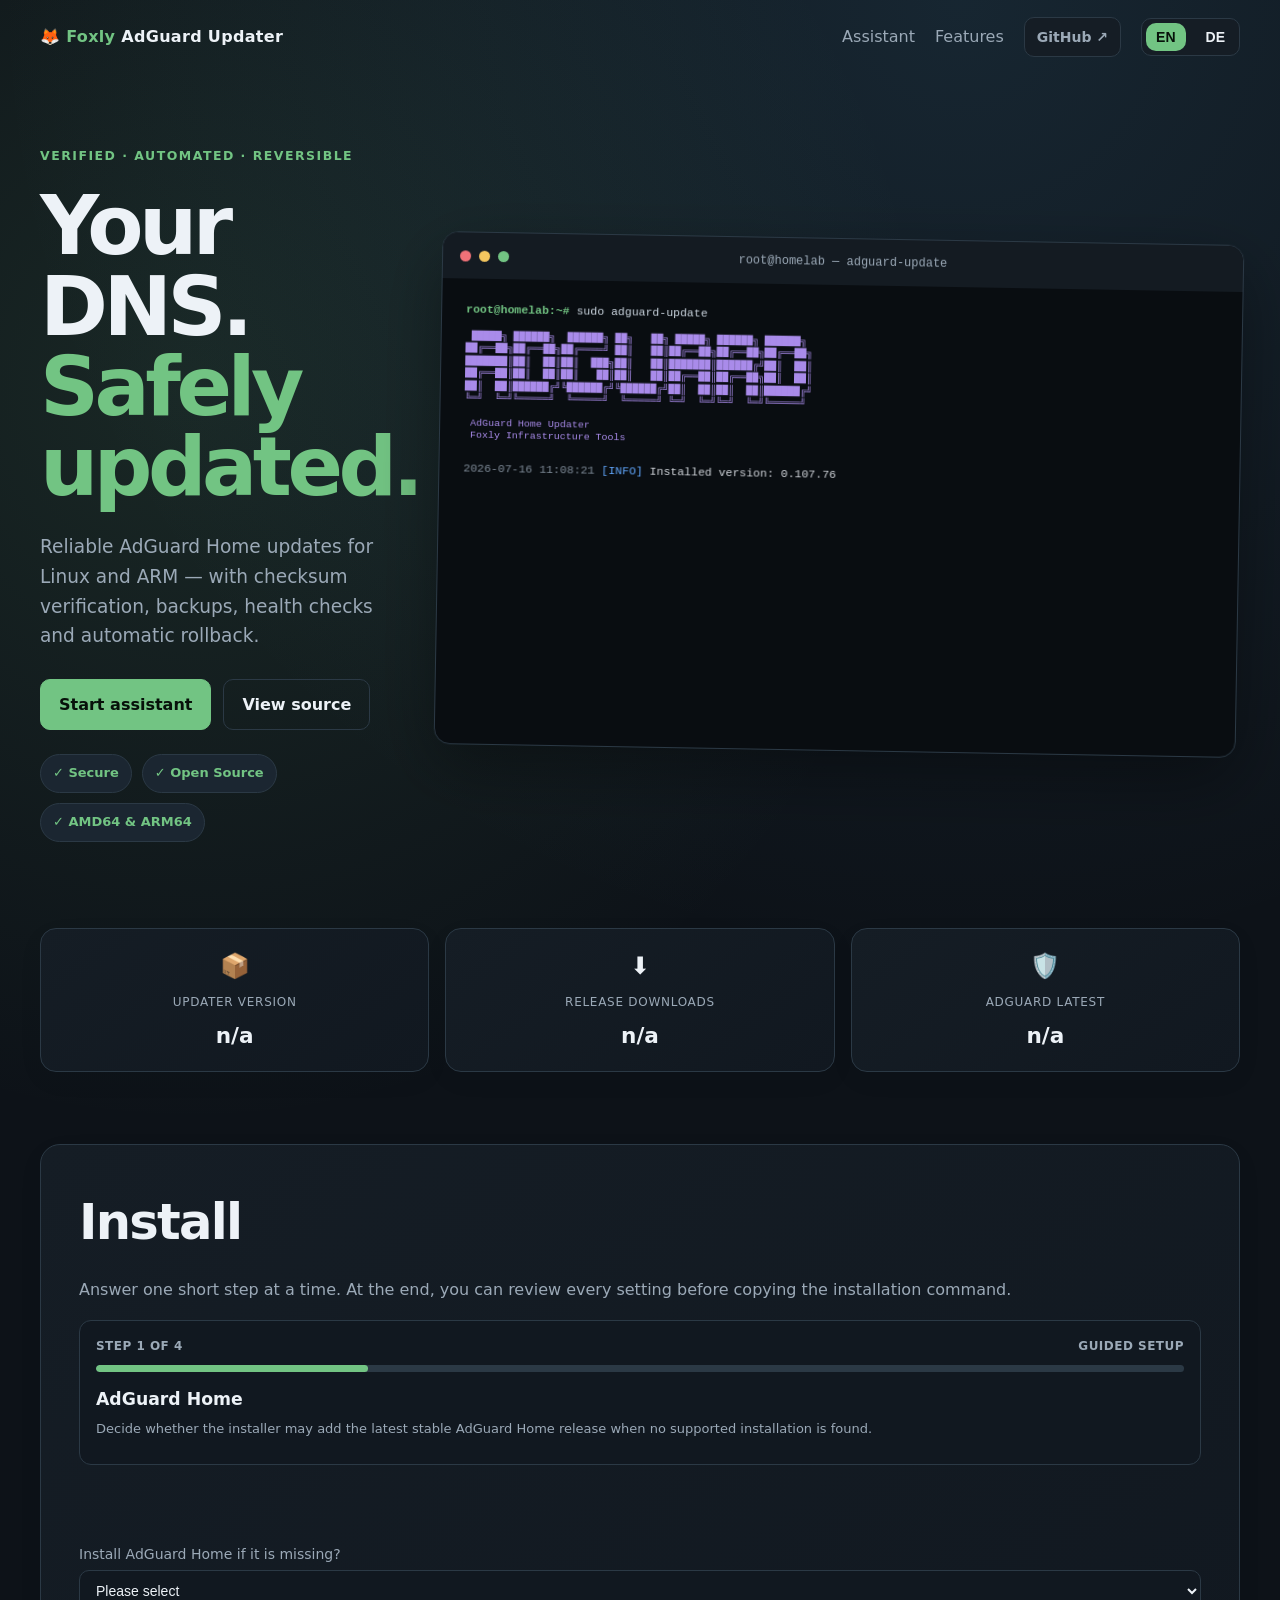
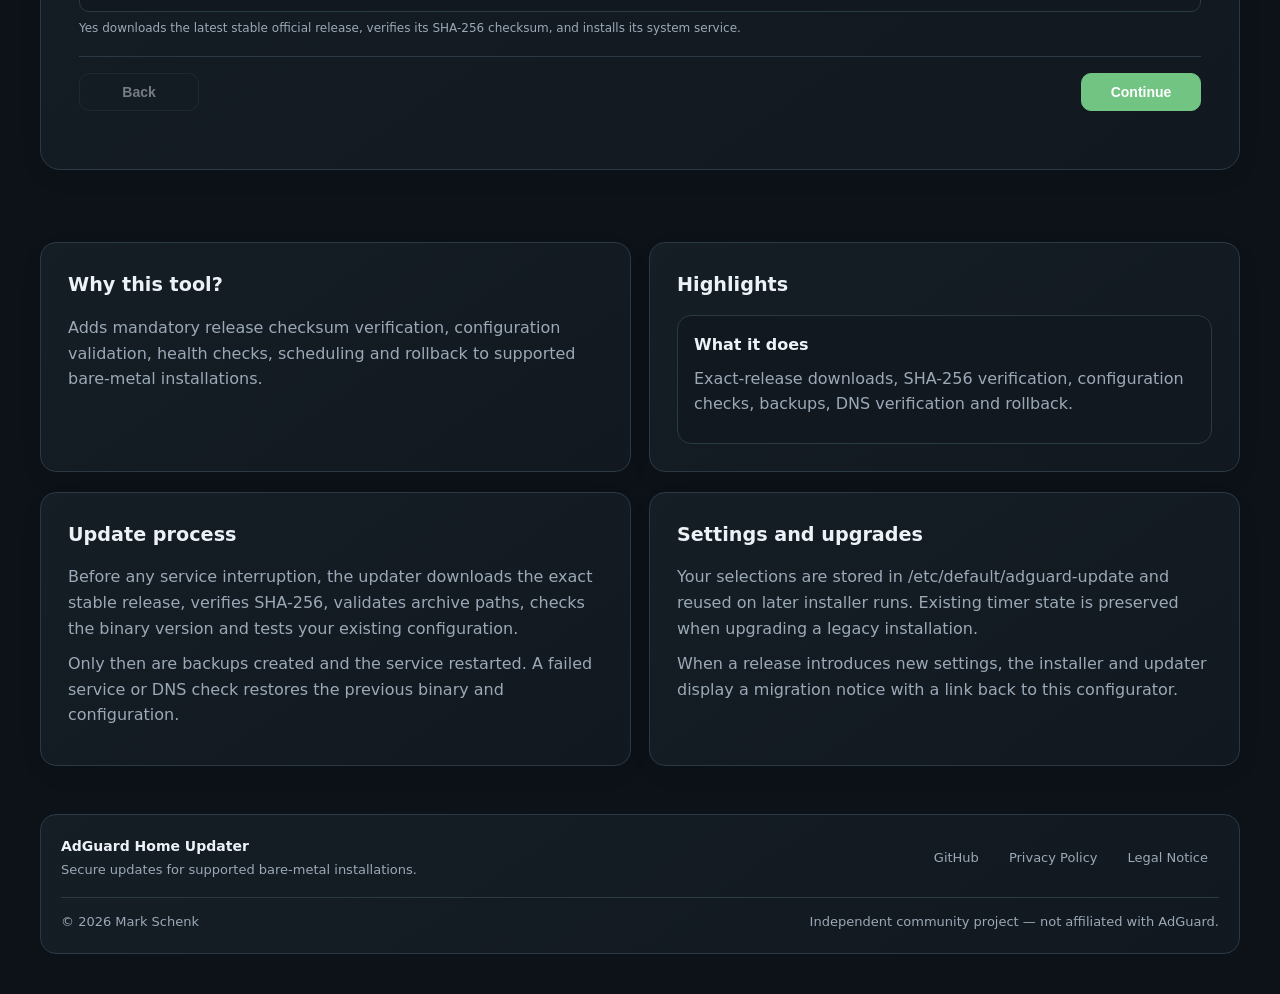
==== docs/index.html @ bcb0d3f0 "Match CLI output with website preview" ====
<!DOCTYPE html>
<html lang="en">
<head>
    <meta charset="UTF-8">
    <meta name="viewport" content="width=device-width, initial-scale=1.0">
    <title>AdGuard Home Updater</title>

    <meta name="description" content="Safe and automated AdGuard Home updates for bare-metal installations on Linux and ARM systems.">
    <meta property="og:title" content="AdGuard Home Updater">
    <meta property="og:description" content="Safe and automated AdGuard Home updates for bare-metal installations.">
    <meta property="og:type" content="website">
    <meta property="og:image" content="https://install.foxly.de/assets/banner.webp">

    <style>
        :root {
            --accent: #67b279;
            --accent-strong: #4d9b61;

            /* light */
            --bg: #f4f8f5;
            --bg-soft: #eef5ef;
            --card: #ffffff;
            --card-soft: #f8fbf8;
            --border: #dce7dd;
            --text: #1f2937;
            --muted: #6b7280;
            --terminal-bg: #101418;
            --terminal-text: #d1d5db;
            --terminal-info: #60a5fa;
            --terminal-ok: #4ade80;
            --terminal-warn: #facc15;
            --terminal-error: #f87171;
        }

        body.dark {
            --accent: #6bcf7b;
            --accent-strong: #58b568;

            /* dark */
            --bg: #10161c;
            --bg-soft: #151d25;
            --card: #18212b;
            --card-soft: #1d2732;
            --border: #2c3946;
            --text: #e5e7eb;
            --muted: #9ca3af;
            --terminal-bg: #0a0d11;
            --terminal-text: #d1d5db;
            --terminal-info: #60a5fa;
            --terminal-ok: #4ade80;
            --terminal-warn: #facc15;
            --terminal-error: #f87171;
        }

        * {
            box-sizing: border-box;
        }

        html, body {
            margin: 0;
            padding: 0;
            font-family: -apple-system, BlinkMacSystemFont, "Segoe UI", Roboto, Helvetica, Arial, sans-serif;
            background: var(--bg);
            color: var(--text);
        }

        .container {
            max-width: 980px;
            margin: 0 auto;
            padding: 28px 20px 40px;
        }

        .topbar {
            display: flex;
            justify-content: space-between;
            align-items: center;
            gap: 12px;
            margin-bottom: 18px;
        }

        .toolbar-group {
            display: flex;
            gap: 8px;
            flex-wrap: wrap;
        }

        .toolbar-btn {
            appearance: none;
            border: 1px solid var(--border);
            background: var(--card);
            color: var(--text);
            padding: 8px 12px;
            border-radius: 10px;
            cursor: pointer;
            font-size: 14px;
            transition: 0.2s ease;
        }

        .toolbar-btn:hover {
            border-color: var(--accent);
            transform: translateY(-1px);
        }

        .toolbar-btn.active {
            background: var(--accent);
            border-color: var(--accent);
            color: #fff;
        }

        .github-link {
            display: inline-flex;
            align-items: center;
            gap: 8px;
            padding: 8px 12px;
            border: 1px solid var(--border);
            border-radius: 10px;
            background: var(--card);
            color: var(--text);
            font-size: 14px;
            font-weight: 600;
            text-decoration: none;
            transition: 0.2s ease;
        }

        .github-link:hover {
            border-color: var(--accent);
            color: var(--accent);
            transform: translateY(-1px);
        }

        .github-link svg {
            width: 18px;
            height: 18px;
            fill: currentColor;
        }

        .header {
            text-align: center;
            margin-bottom: 20px;
        }

        .header img {
            width: 100%;
            height: auto;
            display: block;
            margin-bottom: 20px;
            border: 1px solid var(--border);
            border-radius: 16px;
            box-shadow: 0 12px 36px rgba(0, 0, 0, 0.24);
        }

        .header h1 {
            margin: 0 0 8px;
            font-size: 2rem;
            line-height: 1.15;
        }

        .header p {
            margin: 0;
            color: var(--muted);
            font-size: 1rem;
        }

        .badges {
            display: flex;
            justify-content: center;
            flex-wrap: wrap;
            gap: 10px;
            margin: 22px 0 24px;
        }

        .badge {
            display: inline-flex;
            align-items: center;
            gap: 8px;
            padding: 8px 12px;
            border-radius: 999px;
            background: var(--bg-soft);
            border: 1px solid var(--border);
            color: var(--accent-strong);
            font-size: 13px;
            font-weight: 600;
        }

        .stats {
            display: grid;
            grid-template-columns: repeat(auto-fit, minmax(190px, 1fr));
            gap: 16px;
            margin-bottom: 20px;
        }

        .stat-card,
        .card {
            background: var(--card);
            border: 1px solid var(--border);
            border-radius: 16px;
            box-shadow: 0 8px 28px rgba(0, 0, 0, 0.04);
            transition: transform 0.18s ease, box-shadow 0.18s ease, border-color 0.18s ease;
        }

        .stat-card:hover,
        .card:hover {
            transform: translateY(-2px);
            box-shadow: 0 12px 32px rgba(0, 0, 0, 0.08);
            border-color: rgba(103, 178, 121, 0.45);
        }

        .stat-card {
            padding: 18px 16px;
            text-align: center;
        }

        .stat-icon {
            font-size: 1.5rem;
            margin-bottom: 8px;
        }

        .stat-title {
            font-size: 12px;
            color: var(--muted);
            text-transform: uppercase;
            letter-spacing: 0.06em;
            margin-bottom: 6px;
        }

        .stat-value {
            font-size: 1.35rem;
            font-weight: 700;
            word-break: break-word;
        }

        .card {
            padding: 22px;
            margin-bottom: 20px;
        }

        .card h2 {
            margin: 0 0 14px;
            font-size: 1.2rem;
        }

        .card p {
            margin: 0 0 10px;
            color: var(--muted);
        }

        .cta {
            background: linear-gradient(180deg, var(--card) 0%, var(--bg-soft) 100%);
            border: 2px solid rgba(103, 178, 121, 0.35);
        }

        .cta:hover {
            box-shadow:
                0 0 0 1px rgba(103, 178, 121, 0.2),
                0 0 24px rgba(103, 178, 121, 0.18);
        }

        .install-options {
            margin-bottom: 12px;
        }

        .wizard-header {
            margin: 18px 0;
            padding: 16px;
            border: 1px solid var(--border);
            border-radius: 12px;
            background: var(--card-soft);
        }

        .wizard-meta {
            display: flex;
            justify-content: space-between;
            gap: 12px;
            margin-bottom: 9px;
            color: var(--muted);
            font-size: 12px;
            font-weight: 700;
            letter-spacing: 0.04em;
            text-transform: uppercase;
        }

        .wizard-progress {
            height: 7px;
            margin-bottom: 14px;
            overflow: hidden;
            border-radius: 999px;
            background: var(--border);
        }

        .wizard-progress-bar {
            width: 20%;
            height: 100%;
            border-radius: inherit;
            background: linear-gradient(90deg, var(--accent-strong), var(--accent));
            transition: width 0.25s ease;
        }

        .wizard-title {
            margin: 0 0 5px;
            font-size: 1.08rem;
        }

        .wizard-description {
            margin: 0;
            color: var(--muted);
            font-size: 13px;
            line-height: 1.5;
        }

        .wizard-validation {
            min-height: 20px;
            margin: -6px 0 8px;
            color: #fca5a5;
            font-size: 12px;
        }

        .preset-tools {
            margin: 0 0 16px;
            padding: 12px;
            border: 1px dashed var(--border);
            border-radius: 10px;
            background: var(--card-soft);
        }

        .preset-tools[hidden] {
            display: none;
        }

        .preset-label {
            display: block;
            margin-bottom: 9px;
            color: var(--muted);
            font-size: 12px;
        }

        .config-grid {
            display: grid;
            grid-template-columns: repeat(auto-fit, minmax(210px, 1fr));
            gap: 14px;
            margin-bottom: 18px;
        }

        .config-field {
            display: none;
            grid-template-rows: minmax(3.6em, auto) 42px auto;
            align-content: start;
            gap: 7px;
        }

        .config-field.wizard-visible {
            display: grid;
        }

        .wizard-nav {
            display: flex;
            justify-content: space-between;
            align-items: center;
            gap: 12px;
            margin: 4px 0 20px;
            padding-top: 16px;
            border-top: 1px solid var(--border);
        }

        .advanced-toggle {
            display: block;
            margin: -4px 0 16px;
            padding: 8px 0;
            border: 0;
            background: transparent;
            color: var(--accent);
            cursor: pointer;
            font-size: 13px;
            font-weight: 700;
            text-align: left;
        }

        .advanced-toggle:hover {
            text-decoration: underline;
        }

        .advanced-toggle[hidden] {
            display: none;
        }

        .wizard-btn {
            appearance: none;
            min-width: 120px;
            padding: 10px 16px;
            border: 1px solid var(--border);
            border-radius: 10px;
            background: var(--card);
            color: var(--text);
            cursor: pointer;
            font-size: 14px;
            font-weight: 700;
        }

        .wizard-btn.primary {
            margin-left: auto;
            border-color: var(--accent);
            background: var(--accent);
            color: #fff;
        }

        .wizard-btn:hover:not(:disabled) {
            border-color: var(--accent);
            transform: translateY(-1px);
        }

        .wizard-btn:disabled {
            cursor: not-allowed;
            opacity: 0.45;
        }

        .wizard-review[hidden],
        .config-grid[hidden] {
            display: none;
        }

        .install-options label {
            display: flex;
            align-items: flex-end;
            font-size: 14px;
            line-height: 1.3;
            margin: 0;
            color: var(--muted);
        }

        .install-options select,
        .install-options input {
            width: 100%;
            min-height: 42px;
            padding: 10px 12px;
            border-radius: 10px;
            border: 1px solid var(--border);
            background: var(--card-soft);
            color: var(--text);
            font-size: 14px;
            outline: none;
        }

        .field-help {
            font-size: 12px;
            color: var(--muted);
        }

        .config-review {
            margin: 4px 0 20px;
            padding: 18px;
            border: 2px solid rgba(103, 178, 121, 0.45);
            border-radius: 14px;
            background: linear-gradient(145deg, var(--card) 0%, var(--bg-soft) 100%);
        }

        .review-header {
            display: flex;
            align-items: flex-start;
            justify-content: space-between;
            gap: 14px;
            margin-bottom: 6px;
        }

        .review-header h3,
        .command-heading {
            margin: 0;
            font-size: 1.05rem;
        }

        .review-kicker {
            display: block;
            margin-bottom: 4px;
            color: var(--accent-strong);
            font-size: 11px;
            font-weight: 700;
            letter-spacing: 0.08em;
            text-transform: uppercase;
        }

        .review-state {
            flex: 0 0 auto;
            padding: 6px 9px;
            border: 1px solid rgba(103, 178, 121, 0.5);
            border-radius: 999px;
            background: rgba(103, 178, 121, 0.12);
            color: var(--accent-strong);
            font-size: 12px;
            font-weight: 700;
        }

        .review-state.warning {
            border-color: rgba(217, 119, 6, 0.45);
            background: rgba(245, 158, 11, 0.12);
            color: #b45309;
        }

        body.dark .review-state.warning {
            color: #fbbf24;
        }

        .review-intro,
        .command-intro {
            margin: 0 0 14px;
            color: var(--muted);
            font-size: 13px;
            line-height: 1.5;
        }

        .config-summary {
            display: grid;
            grid-template-columns: repeat(2, minmax(0, 1fr));
            gap: 10px;
        }

        .review-item {
            padding: 12px;
            border: 1px solid var(--border);
            border-radius: 10px;
            background: var(--card);
        }

        .review-item-title {
            display: block;
            margin-bottom: 4px;
            color: var(--muted);
            font-size: 11px;
            font-weight: 700;
            letter-spacing: 0.05em;
            text-transform: uppercase;
        }

        .review-item-value {
            display: block;
            margin-bottom: 5px;
            color: var(--text);
            font-size: 14px;
            font-weight: 700;
        }

        .review-item-detail {
            color: var(--muted);
            font-size: 12px;
            line-height: 1.45;
        }

        .config-notices {
            display: grid;
            gap: 8px;
            margin-top: 12px;
        }

        .config-notice {
            padding: 10px 12px;
            border-left: 4px solid var(--accent);
            border-radius: 8px;
            background: rgba(103, 178, 121, 0.1);
            color: var(--text);
            font-size: 12px;
            line-height: 1.45;
        }

        .config-notice.warning {
            border-left-color: #d97706;
            background: rgba(245, 158, 11, 0.12);
        }

        .config-notice.error {
            border-left-color: #dc2626;
            background: rgba(239, 68, 68, 0.12);
        }

        .command-heading {
            margin-bottom: 5px;
        }

        .command-steps {
            margin: 0 0 14px;
            padding-left: 22px;
            color: var(--muted);
            font-size: 13px;
            line-height: 1.55;
        }

        .command-steps li + li {
            margin-top: 4px;
        }

        .command-scope {
            margin: 0 0 12px;
            padding: 10px 12px;
            border-radius: 8px;
            background: var(--card-soft);
            border: 1px solid var(--border);
            color: var(--text);
            font-size: 12px;
            line-height: 1.45;
        }

        .install-box {
            position: relative;
            display: flex;
            align-items: stretch;
            gap: 10px;
            background: #0f172a;
            color: #22c55e;
            border-radius: 12px;
            padding: 14px;
            overflow: hidden;
            flex-wrap: wrap;
            box-shadow:
                0 0 0 1px rgba(103, 178, 121, 0.25),
                0 0 20px rgba(103, 178, 121, 0.12);
        }

        .install-box code {
            flex: 1 1 420px;
            min-width: 0;
            font-family: ui-monospace, SFMono-Regular, Menlo, Consolas, monospace;
            font-size: 14px;
            line-height: 1.5;
            white-space: pre-wrap;
            word-break: break-word;
        }

        .copy-btn {
            align-self: flex-start;
            appearance: none;
            border: none;
            background: var(--accent);
            color: #fff;
            padding: 8px 12px;
            border-radius: 10px;
            cursor: pointer;
            font-size: 13px;
            font-weight: 600;
            transition: 0.2s ease;
        }

        .copy-btn:hover {
            background: var(--accent-strong);
        }

        .copy-btn:disabled {
            cursor: not-allowed;
            opacity: 0.5;
        }

        .copy-feedback {
            min-height: 18px;
            margin-top: 10px;
            font-size: 13px;
            color: var(--accent-strong);
        }

        .install-hint {
            margin-top: 10px;
            font-size: 13px;
            color: var(--muted);
        }

        .install-trust {
            margin-top: 10px;
            font-size: 13px;
            color: var(--muted);
        }

        .grid-2 {
            display: grid;
            grid-template-columns: repeat(auto-fit, minmax(260px, 1fr));
            gap: 16px;
        }

        .mini-card {
            background: var(--card-soft);
            border: 1px solid var(--border);
            border-radius: 14px;
            padding: 16px;
        }

        .mini-card strong {
            display: block;
            margin-bottom: 8px;
        }

        .terminal {
            background: var(--terminal-bg);
            color: var(--terminal-text);
            border-radius: 12px;
            padding: 16px;
            height: 280px;              /* FIXED HEIGHT */
            font-family: ui-monospace, SFMono-Regular, Menlo, Consolas, monospace;
            font-size: 13px;
            line-height: 1.45;
            white-space: pre-wrap;
            overflow: hidden;           /* verhindert Wachstum */
            border: 1px solid rgba(255,255,255,0.04);
        }

        .log-info { color: var(--terminal-info); }
        .log-ok { color: var(--terminal-ok); }
        .log-warn { color: var(--terminal-warn); }
        .log-error { color: var(--terminal-error); }
        .log-time { color: #7f8b98; }
        .curl-progress { color: #cbd5df; }
        .banner { color: #9ca3af; }

        .footer {
            margin-top: 28px;
            padding: 20px;
            border: 1px solid var(--border);
            border-radius: 16px;
            background: var(--card);
            color: var(--muted);
            font-size: 13px;
        }

        .footer-main,
        .footer-bottom {
            display: flex;
            justify-content: space-between;
            align-items: center;
            gap: 16px;
        }

        .footer-brand strong {
            display: block;
            margin-bottom: 3px;
            color: var(--text);
            font-size: 14px;
        }

        .footer-links {
            display: flex;
            align-items: center;
            gap: 8px;
            flex-wrap: wrap;
        }

        .footer-links a {
            padding: 7px 10px;
            border: 1px solid transparent;
            border-radius: 8px;
            color: var(--muted);
            text-decoration: none;
        }

        .footer-links a:hover {
            border-color: var(--border);
            background: var(--card-soft);
            color: var(--accent);
        }

        .footer-bottom {
            margin-top: 16px;
            padding-top: 14px;
            border-top: 1px solid var(--border);
        }

        @media (max-width: 640px) {
            .topbar {
                flex-direction: column;
                align-items: stretch;
            }

            .toolbar-group {
                justify-content: center;
            }

            .header h1 {
                font-size: 1.7rem;
            }

            .card,
            .stat-card {
                border-radius: 14px;
            }

            .config-field {
                grid-template-rows: auto 42px auto;
            }

            .review-header {
                flex-direction: column;
            }

            .config-summary {
                grid-template-columns: 1fr;
            }

            .wizard-nav,
            .footer-main,
            .footer-bottom {
                align-items: stretch;
                flex-direction: column;
            }

            .wizard-btn {
                width: 100%;
            }

            .wizard-btn.primary {
                margin-left: 0;
            }

            .footer-links {
                align-items: stretch;
                flex-direction: column;
            }
        }

        /* MOTD-inspired landing page */
        body.dark {
            --bg: #0d1218;
            --bg-soft: #1b2631;
            --card: #151d25;
            --card-soft: #111820;
            --border: #2b3945;
            --text: #edf2f7;
            --muted: #9ba9b7;
            --accent: #72c483;
            --accent-strong: #72c483;
        }

        html {
            scroll-behavior: smooth;
        }

        body.dark {
            min-height: 100vh;
            background:
                radial-gradient(circle at 75% 0, rgba(94, 183, 232, 0.12), transparent 35%),
                radial-gradient(circle at 15% 15%, rgba(114, 196, 131, 0.12), transparent 30%),
                var(--bg);
            font: 16px/1.6 Inter, ui-sans-serif, system-ui, -apple-system, BlinkMacSystemFont, "Segoe UI", sans-serif;
        }

        .container {
            width: min(1200px, calc(100% - 40px));
            max-width: none;
            padding: 0 0 40px;
        }

        .topbar {
            min-height: 74px;
            margin: 0;
        }

        .brand {
            color: var(--text);
            font-weight: 800;
            letter-spacing: 0.02em;
            text-decoration: none;
        }

        .brand span,
        .hero h1 em {
            color: var(--accent);
        }

        .topbar-actions,
        .site-nav,
        .language-switch {
            display: flex;
            align-items: center;
            gap: 10px;
        }

        .site-nav a {
            margin-right: 10px;
            color: var(--muted);
            text-decoration: none;
        }

        .site-nav a:hover {
            color: var(--text);
        }

        .language-switch {
            padding: 4px;
            border: 1px solid var(--border);
            border-radius: 10px;
            background: var(--card);
        }

        .language-switch .toolbar-btn {
            border: 0;
            background: transparent;
            padding: 6px 10px;
            font-weight: 800;
        }

        .language-switch .toolbar-btn.active {
            background: var(--accent);
            color: #07110a;
        }

        .hero {
            display: grid;
            grid-template-columns: minmax(320px, 0.62fr) minmax(0, 1.38fr);
            gap: 38px;
            align-items: center;
            padding: 72px 0 86px;
        }

        .eyebrow {
            color: var(--accent);
            font-size: 0.78rem;
            font-weight: 700;
            letter-spacing: 0.12em;
            text-transform: uppercase;
        }

        .hero h1 {
            margin: 0.25em 0 0.3em;
            font-size: clamp(3rem, 6.4vw, 5.4rem);
            line-height: 0.98;
            letter-spacing: -0.055em;
        }

        .hero h1 em {
            font-style: normal;
        }

        .hero-lead {
            max-width: 620px;
            margin: 0;
            color: var(--muted);
            font-size: 1.16rem;
        }

        .hero-actions {
            display: flex;
            flex-wrap: wrap;
            gap: 12px;
            margin-top: 28px;
        }

        .hero-button {
            display: inline-block;
            padding: 12px 18px;
            border: 1px solid var(--accent);
            border-radius: 10px;
            background: var(--accent);
            color: #07110a;
            font-weight: 800;
            text-decoration: none;
        }

        .hero-button.secondary {
            border-color: var(--border);
            background: transparent;
            color: var(--text);
        }

        .hero .badges {
            justify-content: flex-start;
            margin: 24px 0 0;
        }

        .terminal-shell {
            overflow: hidden;
            border: 1px solid var(--border);
            border-radius: 16px;
            background: #090d11;
            box-shadow: 0 24px 70px rgba(0, 0, 0, 0.38);
            transform: rotate(1deg);
        }

        .terminal-head {
            display: flex;
            align-items: center;
            height: 46px;
            padding: 0 17px;
            background: #141b22;
        }

        .terminal-dots {
            display: flex;
            gap: 8px;
        }

        .terminal-dot {
            width: 11px;
            height: 11px;
            border-radius: 50%;
            background: #f07178;
        }

        .terminal-dot:nth-child(2) { background: #f6c85f; }
        .terminal-dot:nth-child(3) { background: var(--accent); }

        .terminal-title {
            margin: 0 auto;
            padding-right: 49px;
            color: var(--muted);
            font: 12px ui-monospace, SFMono-Regular, Menlo, Consolas, monospace;
        }

        .terminal-output {
            height: 465px;
            overflow: hidden;
            padding: 22px 24px 26px;
            color: var(--terminal-text);
            font: 11.5px/1.5 ui-monospace, SFMono-Regular, Menlo, Consolas, monospace;
            white-space: pre-wrap;
        }

        .terminal-output .banner {
            display: block;
            overflow: hidden;
            color: #a98bea;
            font-size: clamp(7px, 0.78vw, 10px);
            line-height: 1.25;
            white-space: pre;
        }

        .terminal-command {
            color: #cbd5df;
        }

        .terminal-prompt {
            color: var(--accent);
            font-weight: 700;
        }

        .terminal-cursor {
            display: inline-block;
            width: 0.62em;
            height: 1.05em;
            margin-left: 0.25em;
            background: #cbd5df;
            vertical-align: -0.18em;
            animation: cursor-blink 1s steps(1, end) infinite;
        }

        @keyframes cursor-blink {
            0%, 48% { opacity: 1; }
            49%, 100% { opacity: 0; }
        }

        @keyframes terminal-settle {
            from { transform: perspective(900px) rotateZ(1deg) rotateY(-8deg) translateX(16px); }
            to { transform: perspective(900px) rotateZ(1deg) rotateY(0) translateX(0); }
        }

        .stats {
            margin-bottom: 72px;
        }

        .stat-card,
        .card,
        .footer {
            background: linear-gradient(145deg, var(--card), var(--card-soft));
        }

        .cta {
            margin-bottom: 72px;
            padding: 38px;
            border: 1px solid var(--border);
            border-radius: 20px;
        }

        .cta > h2 {
            font-size: clamp(2rem, 4vw, 3.1rem);
            letter-spacing: -0.035em;
        }

        .grid-2 {
            gap: 18px;
        }

        .grid-2 .card {
            padding: 27px;
        }

        @media (min-width: 1021px) and (hover: hover) and (pointer: fine) {
            .terminal-shell {
                transform: perspective(900px) rotateZ(1deg) rotateY(0) translateX(0);
                transform-style: preserve-3d;
                transition: transform 280ms ease-in-out, box-shadow 280ms ease-in-out;
                animation: terminal-settle 700ms ease-out;
                will-change: transform;
            }

            .terminal-shell:hover {
                transform: perspective(900px) rotateZ(1deg) rotateY(-8deg) translateX(16px);
                box-shadow: 0 30px 85px rgba(0, 0, 0, 0.48);
            }
        }

        @media (max-width: 1020px) {
            .hero {
                grid-template-columns: 1fr;
                padding-top: 42px;
            }

            .terminal-shell {
                transform: none;
            }
        }

        @media (max-width: 700px) {
            .container {
                width: min(100% - 24px, 1200px);
            }

            .topbar {
                align-items: flex-start;
                padding: 14px 0;
            }

            .topbar-actions {
                align-items: flex-end;
                flex-direction: column;
            }

            .site-nav a:not(:last-child) {
                display: none;
            }

            .hero {
                gap: 38px;
                padding-bottom: 60px;
            }

            .terminal-output {
                height: 410px;
                padding: 18px 14px 22px;
                font-size: 10px;
            }

            .stats,
            .cta {
                margin-bottom: 54px;
            }

            .cta {
                padding: 22px;
            }
        }

        @media (prefers-reduced-motion: reduce) {
            html { scroll-behavior: auto; }
            .terminal-shell { animation: none; transition: none; }
            .terminal-shell:hover { transform: none; }
            .terminal-cursor { animation: none; }
        }
    </style>
</head>
<body class="dark">
    <div class="container">

        <header class="topbar">
            <a class="brand" href="#top">🦊 <span>Foxly</span> AdGuard Updater</a>
            <div class="topbar-actions">
                <nav class="site-nav" aria-label="Main navigation">
                    <a href="#assistant" data-en="Assistant" data-de="Assistent">Assistant</a>
                    <a href="#features" data-en="Features" data-de="Funktionen">Features</a>
                    <a class="github-link" href="https://github.com/foxly-it/adguard-home-updater" target="_blank" rel="noopener noreferrer">GitHub ↗</a>
                </nav>
                <div class="language-switch" aria-label="Language">
                    <button class="toolbar-btn active" id="btn-en" type="button" onclick="setLang('en')">EN</button>
                    <button class="toolbar-btn" id="btn-de" type="button" onclick="setLang('de')">DE</button>
                </div>
            </div>
        </header>

        <main id="top">
        <section class="hero" aria-labelledby="hero-title">
            <div class="hero-copy">
                <div class="eyebrow" data-en="Verified · Automated · Reversible" data-de="Geprüft · Automatisiert · Reversibel">Verified · Automated · Reversible</div>
                <h1 id="hero-title" data-en="Your DNS.<br><em>Safely updated.</em>" data-de="Dein DNS.<br><em>Sicher aktuell.</em>">Your DNS.<br><em>Safely updated.</em></h1>
                <p class="hero-lead"
                   data-en="Reliable AdGuard Home updates for Linux and ARM — with checksum verification, backups, health checks and automatic rollback."
                   data-de="Zuverlässige AdGuard-Home-Updates für Linux und ARM – mit Prüfsummen, Backups, Healthchecks und automatischem Rollback.">Reliable AdGuard Home updates for Linux and ARM — with checksum verification, backups, health checks and automatic rollback.</p>
                <div class="hero-actions">
                    <a class="hero-button" href="#assistant" data-en="Start assistant" data-de="Assistent starten">Start assistant</a>
                    <a class="hero-button secondary" href="https://github.com/foxly-it/adguard-home-updater" target="_blank" rel="noopener noreferrer" data-en="View source" data-de="Quellcode ansehen">View source</a>
                </div>
                <div class="badges" aria-label="Project highlights">
                    <span class="badge" data-en="✓ Secure" data-de="✓ Sicher">✓ Secure</span>
                    <span class="badge">✓ Open Source</span>
                    <span class="badge">✓ AMD64 &amp; ARM64</span>
                </div>
            </div>
            <div class="terminal-shell" aria-label="Live AdGuard Home Updater terminal preview">
                <div class="terminal-head">
                    <div class="terminal-dots" aria-hidden="true">
                        <span class="terminal-dot"></span><span class="terminal-dot"></span><span class="terminal-dot"></span>
                    </div>
                    <span class="terminal-title">root@homelab — adguard-update</span>
                </div>
                <div class="terminal-output" id="terminal" role="log" aria-live="off"></div>
            </div>
        </section>

        <div class="stats">
            <div class="stat-card">
                <div class="stat-icon">📦</div>
                <div class="stat-title" data-en="Updater Version" data-de="Updater Version">Updater Version</div>
                <div class="stat-value" id="updaterVersion">...</div>
            </div>

            <div class="stat-card">
                <div class="stat-icon">⬇️</div>
                <div class="stat-title" data-en="Release downloads" data-de="Release-Downloads">Release downloads</div>
                <div class="stat-value" id="installCount">...</div>
            </div>

            <div class="stat-card">
                <div class="stat-icon">🛡️</div>
                <div class="stat-title" data-en="AdGuard Latest" data-de="AdGuard Aktuell">AdGuard Latest</div>
                <div class="stat-value" id="aghVersion">...</div>
            </div>
        </div>

        <div class="card cta" id="assistant">
            <h2 data-en="Install" data-de="Installation">Install</h2>

            <p data-en="Answer one short step at a time. At the end, you can review every setting before copying the installation command."
               data-de="Beantworte nacheinander wenige verständliche Fragen. Am Ende kannst du jede Einstellung prüfen, bevor du den Installationsbefehl kopierst.">
                Answer one short step at a time and review everything before installation.
            </p>

            <div class="preset-tools" id="presetTools" hidden>
                <span class="preset-label"
                      data-en="Optional quick selection — you can still change every value afterward."
                      data-de="Optionale Schnellwahl – alle Werte können danach weiterhin geändert werden.">Optional quick selection.</span>
                <div class="toolbar-group">
                    <button class="toolbar-btn" onclick="applyPreset('safe')" data-en="Recommended automatic" data-de="Empfohlen automatisch">Recommended automatic</button>
                    <button class="toolbar-btn" onclick="applyPreset('notify')" data-en="Report only" data-de="Nur melden">Report only</button>
                    <button class="toolbar-btn" onclick="applyPreset('manual')" data-en="Manual only" data-de="Nur manuell">Manual only</button>
                </div>
            </div>

            <div class="wizard-header" id="wizardHeader">
                <div class="wizard-meta">
                    <span id="wizardStepLabel">Step 1 of 5</span>
                    <span data-en="Guided setup" data-de="Geführte Einrichtung">Guided setup</span>
                </div>
                <div class="wizard-progress" id="wizardProgressTrack" role="progressbar"
                     aria-label="Configuration progress" aria-valuemin="1" aria-valuemax="5" aria-valuenow="1">
                    <div class="wizard-progress-bar" id="wizardProgress"></div>
                </div>
                <h3 class="wizard-title" id="wizardTitle">AdGuard Home</h3>
                <p class="wizard-description" id="wizardDescription"></p>
            </div>
            <div class="wizard-validation" id="wizardValidation" role="alert" aria-live="polite"></div>

            <div class="install-options config-grid" id="configGrid">
                <div class="config-field" data-step="1">
                    <label for="installAdguard"
                           data-en="Install AdGuard Home if it is missing?"
                           data-de="AdGuard Home installieren, falls es fehlt?">Install AdGuard Home if it is missing?</label>
                    <select id="installAdguard" onchange="updateBuilder()" required>
                        <option value="" selected disabled data-en="Please select" data-de="Bitte auswählen">Please select</option>
                        <option value="yes" data-en="Yes, install it if needed" data-de="Ja, bei Bedarf mitinstallieren">Yes, install it if needed</option>
                        <option value="no" data-en="No, abort if it is missing" data-de="Nein, bei Fehlen abbrechen">No, abort if it is missing</option>
                    </select>
                    <span class="field-help"
                          data-en="Yes downloads the latest stable official release, verifies its SHA-256 checksum, and installs its system service."
                          data-de="Ja lädt das aktuelle stabile offizielle Release, prüft dessen SHA-256-Summe und installiert den Systemdienst.">Choose whether the installer may add AdGuard Home.</span>
                </div>
                <div class="config-field" data-step="2">
                    <label for="timerMode" data-en="Scheduled updates" data-de="Geplante Updates">Scheduled updates</label>
                    <select id="timerMode" onchange="updateBuilder()">
                        <option value="disabled">Disabled</option>
                        <option value="enabled">Enabled</option>
                    </select>
                </div>
                <div class="config-field timer-setting" id="delayEnabledField" data-step="2">
                    <label for="autoInstall" data-en="Install updates automatically?" data-de="Updates automatisch installieren?">Install updates automatically?</label>
                    <select id="autoInstall" onchange="updateBuilder()">
                        <option value="yes">Yes</option><option value="no">No, only report them</option>
                    </select>
                    <span class="field-help" data-en="No means the timer only reports available releases in the journal. Example: review first, then run sudo adguard-update manually."
                          data-de="Nein bedeutet: Der Timer meldet verfügbare Releases nur im Journal. Beispiel: erst prüfen, dann sudo adguard-update manuell ausführen.">Choose automatic installation or notification only.</span>
                </div>
                <div class="config-field timer-setting" data-step="2">
                    <label for="delayEnabled" data-en="Wait before installing a new release?" data-de="Vor Installation eines neuen Releases warten?">Wait before installing a new release?</label>
                    <select id="delayEnabled" onchange="updateBuilder()">
                        <option value="no">No</option><option value="yes">Yes</option>
                    </select>
                    <span class="field-help" data-en="A waiting period lets early release problems surface. Example: 7 days for production DNS."
                          data-de="Eine Wartezeit lässt frühe Release-Probleme sichtbar werden. Beispiel: 7 Tage für produktives DNS.">Optional release stabilization period.</span>
                </div>
                <div class="config-field timer-setting" id="delayDaysField" data-step="2">
                    <label for="delayDays" data-en="Release delay in days" data-de="Release-Wartezeit in Tagen">Release delay in days</label>
                    <input id="delayDays" type="number" min="1" max="30" value="7" oninput="updateBuilder()">
                </div>
                <div class="config-field" data-step="4">
                    <label for="multipleBackups" data-en="Keep multiple backups?" data-de="Mehrere Backups aufbewahren?">Keep multiple backups?</label>
                    <select id="multipleBackups" onchange="updateBuilder()">
                        <option value="yes">Yes</option><option value="no">No, keep only one</option>
                    </select>
                    <span class="field-help" data-en="Versioned backups allow sudo adguard-update --rollback after a problematic release."
                          data-de="Versionierte Backups erlauben nach einem problematischen Release sudo adguard-update --rollback.">Controls rollback history.</span>
                </div>
                <div class="config-field" id="retentionField" data-step="4">
                    <label for="backupRetention" data-en="Number of backups" data-de="Anzahl der Backups">Number of backups</label>
                    <input id="backupRetention" type="number" min="2" max="10" value="3" oninput="updateBuilder()">
                </div>
                <div class="config-field" data-step="4">
                    <label for="healthRollback" data-en="Rollback when DNS health check fails?" data-de="Rollback bei fehlgeschlagenem DNS-Healthcheck?">Rollback when DNS health check fails?</label>
                    <select id="healthRollback" onchange="updateBuilder()">
                        <option value="yes">Yes (recommended)</option><option value="no">No, warn only</option>
                    </select>
                    <span class="field-help" data-en="Yes restores the previous binary and configuration. No keeps the new version and records a warning."
                          data-de="Ja stellt Binary und Konfiguration wieder her. Nein behält die neue Version und protokolliert eine Warnung.">Recommended for unattended updates.</span>
                </div>
                <div class="config-field advanced-setting" data-step="4">
                    <label for="healthRetries" data-en="Health-check attempts" data-de="Healthcheck-Versuche">Health-check attempts</label>
                    <input id="healthRetries" type="number" min="1" max="60" value="15" oninput="updateBuilder()">
                </div>
                <div class="config-field advanced-setting" data-step="4">
                    <label for="healthTimeout" data-en="DNS timeout in seconds" data-de="DNS-Timeout in Sekunden">DNS timeout in seconds</label>
                    <input id="healthTimeout" type="number" min="1" max="30" value="2" oninput="updateBuilder()">
                </div>
                <div class="config-field timer-setting" data-step="3">
                    <label for="schedule" data-en="Frequency" data-de="Häufigkeit">Frequency</label>
                    <select id="schedule" onchange="updateBuilder()">
                        <option value="daily">Daily</option>
                        <option value="weekly">Weekly</option>
                    </select>
                </div>
                <div class="config-field timer-setting" data-step="3">
                    <label for="runTime" data-en="Local execution time" data-de="Lokale Ausführungszeit">Local execution time</label>
                    <input id="runTime" type="time" value="03:00" onchange="updateBuilder()">
                </div>
                <div class="config-field timer-setting" id="weekdayField" data-step="3">
                    <label for="weekday" data-en="Weekday" data-de="Wochentag">Weekday</label>
                    <select id="weekday" onchange="updateBuilder()">
                        <option value="Mon">Monday</option><option value="Tue">Tuesday</option>
                        <option value="Wed">Wednesday</option><option value="Thu">Thursday</option>
                        <option value="Fri">Friday</option><option value="Sat">Saturday</option>
                        <option value="Sun" selected>Sunday</option>
                    </select>
                </div>
                <div class="config-field timer-setting" data-step="3">
                    <label for="randomDelay" data-en="Random delay" data-de="Zufallsverzögerung">Random delay</label>
                    <select id="randomDelay" onchange="updateBuilder()">
                        <option value="0">None</option><option value="15m">15 minutes</option>
                        <option value="30m">30 minutes</option><option value="1h" selected>1 hour</option>
                        <option value="2h">2 hours</option>
                    </select>
                    <span class="field-help" data-en="Avoids all installations updating simultaneously."
                          data-de="Verhindert, dass alle Installationen gleichzeitig aktualisieren.">Avoids all installations updating simultaneously.</span>
                </div>
                <div class="config-field advanced-setting" data-step="4">
                    <label for="healthDomain" data-en="DNS health-check domain" data-de="Domain für den DNS-Healthcheck">DNS health-check domain</label>
                    <input id="healthDomain" type="text" value="example.org" pattern="[A-Za-z0-9.-]+" oninput="updateBuilder()">
                </div>
            </div>

            <button class="advanced-toggle" id="advancedToggle" type="button" onclick="toggleAdvancedSettings()" hidden></button>

            <div class="wizard-nav">
                <button class="wizard-btn" id="wizardBack" type="button" onclick="previousWizardStep()"
                        data-en="Back" data-de="Zurück">Back</button>
                <button class="wizard-btn primary" id="wizardNext" type="button" onclick="nextWizardStep()">Continue</button>
            </div>

            <div class="wizard-review" id="wizardReview" hidden>

            <section class="config-review" aria-labelledby="reviewTitle">
                <div class="review-header">
                    <div>
                        <span class="review-kicker" data-en="Review before installation" data-de="Vor der Installation prüfen">Review before installation</span>
                        <h3 id="reviewTitle" data-en="Your selected configuration" data-de="Deine gewählte Konfiguration">Your selected configuration</h3>
                    </div>
                    <span class="review-state" id="reviewState">Ready</span>
                </div>
                <p class="review-intro"
                   data-en="This is what the generated command will configure. Read each item once before copying the command."
                   data-de="Genau diese Einstellungen übernimmt der erzeugte Befehl. Lies jeden Punkt einmal durch, bevor du den Befehl kopierst.">
                    This is what the generated command will configure. Read each item once before copying the command.
                </p>
                <div class="config-summary" id="configSummary" aria-live="polite"></div>
                <div class="config-notices" id="configNotices" role="status"></div>
            </section>

            <h3 class="command-heading" data-en="Your installation command" data-de="Dein Installationsbefehl">Your installation command</h3>
            <p class="command-intro"
               data-en="The command downloads the verified installer and passes exactly the settings summarized above. It requires sudo because it installs a system service."
               data-de="Der Befehl lädt den geprüften Installer und übergibt exakt die oben zusammengefassten Einstellungen. sudo ist erforderlich, weil ein Systemdienst installiert wird.">
                The command downloads the verified installer and passes exactly the settings summarized above.
            </p>
            <ol class="command-steps">
                <li data-en="Click Copy to copy the complete command." data-de="Klicke auf Kopieren, um den vollständigen Befehl zu übernehmen.">Click Copy to copy the complete command.</li>
                <li data-en="Open a terminal on the Linux system that runs AdGuard Home and paste the command."
                    data-de="Öffne ein Terminal auf dem Linux-System, auf dem AdGuard Home läuft, und füge den Befehl ein.">Open a terminal on the Linux system and paste the command.</li>
                <li data-en="Press Enter and enter your sudo password if prompted. The password is not shown while typing."
                    data-de="Drücke Enter und gib bei Nachfrage dein sudo-Passwort ein. Während der Eingabe werden keine Zeichen angezeigt.">Press Enter and enter your sudo password if prompted.</li>
            </ol>
            <p class="command-scope"
               data-en="Important: The installer first checks for AdGuard Home and installs it only if it is missing and you allowed that above. An existing AdGuard Home installation is not updated immediately. Later updates follow your timer choice or start when you run sudo adguard-update manually."
               data-de="Wichtig: Der Installer prüft zuerst AdGuard Home und installiert es nur, wenn es fehlt und du dies oben erlaubt hast. Eine vorhandene AdGuard-Home-Installation wird nicht sofort aktualisiert. Spätere Updates folgen deiner Timer-Auswahl oder starten mit sudo adguard-update manuell.">
                The installer checks for AdGuard Home first and installs it only with your permission.
            </p>

            <div class="install-box">
                <code id="installCmd"></code>
                <button class="copy-btn" id="copyBtn" onclick="copyInstall()">Copy</button>
            </div>

            <div class="copy-feedback" id="copyFeedback"></div>

            <div
                class="install-hint"
                data-en="Supports Linux with systemd on amd64 and arm64. Automatic updates require explicit opt-in."
                data-de="Unterstützt Linux mit systemd auf amd64 und arm64. Automatische Updates werden nur ausdrücklich aktiviert."
            >
                Supports Linux with systemd on amd64 and arm64. Automatic updates require explicit opt-in.
            </div>

            <div
                class="install-trust"
                data-en="Used in homelab environments with ARM (Raspberry Pi) and x86 infrastructure."
                data-de="Eingesetzt in Homelab-Umgebungen mit ARM (Raspberry Pi) und x86-Infrastruktur."
            >
                Used in homelab environments with ARM (Raspberry Pi) and x86 infrastructure.
            </div>
            </div>
        </div>

        <div class="grid-2" id="features">
            <div class="card">
                <h2 data-en="Why this tool?" data-de="Warum dieses Tool?">Why this tool?</h2>
                <p
                    data-en="Adds mandatory release checksum verification, configuration validation, health checks, scheduling and rollback to supported bare-metal installations."
                    data-de="Ergänzt unterstützte Bare-Metal-Installationen um verpflichtende Prüfsummen, Konfigurationsprüfung, Healthchecks, Zeitplanung und Rollback."
                >
                    Adds mandatory release checksum verification, configuration validation, health checks, scheduling and rollback to supported bare-metal installations.
                </p>
            </div>

            <div class="card">
                <h2 data-en="Highlights" data-de="Highlights">Highlights</h2>
                <div class="mini-card">
                    <strong data-en="What it does" data-de="Was es macht">What it does</strong>
                    <p
                        data-en="Exact-release downloads, SHA-256 verification, configuration checks, backups, DNS verification and rollback."
                        data-de="Release-genaue Downloads, SHA-256-Prüfung, Konfigurationschecks, Backups, DNS-Prüfung und Rollback."
                    >
                        Version check, binary backup, native service stop/start, DNS verification and rollback on failure.
                    </p>
                </div>
            </div>
        </div>

        <div class="grid-2">
            <div class="card">
                <h2 data-en="Update process" data-de="Updateablauf">Update process</h2>
                <p data-en="Before any service interruption, the updater downloads the exact stable release, verifies SHA-256, validates archive paths, checks the binary version and tests your existing configuration."
                   data-de="Vor jeder Dienstunterbrechung lädt der Updater das exakte stabile Release, prüft SHA-256 und Archivpfade, validiert die Binary-Version und testet deine bestehende Konfiguration.">
                    Before any service interruption, the updater verifies the release and configuration.
                </p>
                <p data-en="Only then are backups created and the service restarted. A failed service or DNS check restores the previous binary and configuration."
                   data-de="Erst danach werden Backups erstellt und der Dienst neu gestartet. Ein fehlgeschlagener Dienst- oder DNS-Test stellt Binary und Konfiguration wieder her.">
                    Backups and rollback protect the running installation.
                </p>
            </div>
            <div class="card">
                <h2 data-en="Settings and upgrades" data-de="Einstellungen und Upgrades">Settings and upgrades</h2>
                <p data-en="Your selections are stored in /etc/default/adguard-update and reused on later installer runs. Existing timer state is preserved when upgrading a legacy installation."
                   data-de="Deine Auswahl wird unter /etc/default/adguard-update gespeichert und bei späteren Installer-Aufrufen wiederverwendet. Beim Upgrade einer Legacy-Installation bleibt der bisherige Timerstatus erhalten.">
                    Settings persist across installer upgrades.
                </p>
                <p data-en="When a release introduces new settings, the installer and updater display a migration notice with a link back to this configurator."
                   data-de="Führt ein Release neue Einstellungen ein, zeigen Installer und Updater einen Migrationshinweis mit Link zurück zu diesem Konfigurator.">
                    Schema changes are announced to existing users.
                </p>
            </div>
        </div>

        <footer class="footer">
            <div class="footer-main">
                <div class="footer-brand">
                    <strong>AdGuard Home Updater</strong>
                    <span data-en="Secure updates for supported bare-metal installations."
                          data-de="Sichere Updates für unterstützte Bare-Metal-Installationen.">Secure updates for supported bare-metal installations.</span>
                </div>
                <nav class="footer-links" aria-label="Legal and project links">
                    <a href="https://github.com/foxly-it/adguard-home-updater" target="_blank" rel="noopener noreferrer">GitHub</a>
                    <a href="https://foxly.de/datenschutzerklaerung/" target="_blank" rel="noopener noreferrer"
                       data-en="Privacy Policy" data-de="Datenschutz">Privacy Policy</a>
                    <a href="https://foxly.de/legal-notice/" target="_blank" rel="noopener noreferrer"
                       data-en="Legal Notice" data-de="Impressum">Legal Notice</a>
                </nav>
            </div>
            <div class="footer-bottom">
                <span>© <span id="copyrightYear"></span> Mark Schenk</span>
                <span data-en="Independent community project — not affiliated with AdGuard."
                      data-de="Unabhängiges Community-Projekt – nicht mit AdGuard verbunden.">Independent community project — not affiliated with AdGuard.</span>
            </div>
        </footer>
        </main>

    </div>

<script>
        let currentWizardStep = 1;
        let advancedSettingsVisible = false;

        const wizardContent = {
            en: {
                1: ["AdGuard Home", "Decide whether the installer may add the latest stable AdGuard Home release when no supported installation is found."],
                2: ["Update behavior", "Choose whether updates run on a schedule and whether new versions are installed automatically or only reported."],
                3: ["Schedule", "Set when the system checks for updates. The random delay prevents many systems from updating at exactly the same time."],
                4: ["Safety and recovery", "Choose backup retention and what should happen when the updated DNS service does not pass its health check."],
                5: ["Review and install", "Review every choice and warning. The installation command is shown only after all required answers are complete."]
            },
            de: {
                1: ["AdGuard Home", "Entscheide, ob der Installer das aktuelle stabile AdGuard Home hinzufügen darf, wenn keine unterstützte Installation gefunden wird."],
                2: ["Update-Verhalten", "Lege fest, ob regelmäßig geprüft wird und ob neue Versionen automatisch installiert oder nur gemeldet werden."],
                3: ["Zeitplan", "Bestimme den Prüfzeitpunkt. Die Zufallsverzögerung verhindert, dass viele Systeme exakt gleichzeitig aktualisieren."],
                4: ["Sicherheit und Wiederherstellung", "Lege die Anzahl der Backups und das Verhalten bei einem fehlgeschlagenen DNS-Funktionstest fest."],
                5: ["Prüfen und installieren", "Kontrolliere jede Auswahl und jeden Hinweis. Erst danach wird der vollständige Installationsbefehl angezeigt."]
            }
        };

        function activeWizardSteps() {
            return document.getElementById("timerMode").value === "enabled"
                ? [1, 2, 3, 4, 5]
                : [1, 2, 4, 5];
        }

        function fieldIsRelevant(field) {
            if (Number(field.dataset.step) !== currentWizardStep) return false;
            if (field.classList.contains("advanced-setting") && !advancedSettingsVisible) return false;
            const timerEnabled = document.getElementById("timerMode").value === "enabled";
            if (field.classList.contains("timer-setting") && !timerEnabled) return false;
            if (field.id === "delayEnabledField") {
                return document.getElementById("autoInstall").value === "yes";
            }
            if (field.id === "delayDaysField") {
                return document.getElementById("autoInstall").value === "yes" &&
                    document.getElementById("delayEnabled").value === "yes";
            }
            if (field.id === "retentionField") {
                return document.getElementById("multipleBackups").value === "yes";
            }
            if (field.id === "weekdayField") {
                return document.getElementById("schedule").value === "weekly";
            }
            return true;
        }

        function renderWizard() {
            const steps = activeWizardSteps();
            if (!steps.includes(currentWizardStep)) currentWizardStep = currentWizardStep === 3 ? 4 : steps[0];
            const index = steps.indexOf(currentWizardStep);
            const lang = window.currentLang === "de" ? "de" : "en";
            const content = wizardContent[lang][currentWizardStep];

            document.getElementById("wizardStepLabel").textContent = lang === "de"
                ? `Schritt ${index + 1} von ${steps.length}`
                : `Step ${index + 1} of ${steps.length}`;
            document.getElementById("wizardProgress").style.width = `${((index + 1) / steps.length) * 100}%`;
            document.getElementById("wizardProgressTrack").setAttribute("aria-valuemax", String(steps.length));
            document.getElementById("wizardProgressTrack").setAttribute("aria-valuenow", String(index + 1));
            document.getElementById("wizardTitle").textContent = content[0];
            document.getElementById("wizardDescription").textContent = content[1];

            document.querySelectorAll(".config-field").forEach((field) => {
                field.classList.toggle("wizard-visible", fieldIsRelevant(field));
            });

            const reviewStep = currentWizardStep === 5;
            document.getElementById("configGrid").hidden = reviewStep;
            document.getElementById("wizardReview").hidden = !reviewStep;
            document.getElementById("presetTools").hidden = currentWizardStep !== 2;
            const advancedToggle = document.getElementById("advancedToggle");
            advancedToggle.hidden = currentWizardStep !== 4;
            advancedToggle.textContent = lang === "de"
                ? (advancedSettingsVisible ? "Erweiterte Einstellungen ausblenden" : "Erweiterte Einstellungen anzeigen")
                : (advancedSettingsVisible ? "Hide advanced settings" : "Show advanced settings");
            document.getElementById("wizardBack").disabled = index === 0;
            document.getElementById("wizardNext").hidden = reviewStep;
            document.getElementById("wizardNext").textContent = lang === "de"
                ? (index === steps.length - 2 ? "Zusammenfassung anzeigen" : "Weiter")
                : (index === steps.length - 2 ? "Show summary" : "Continue");
        }

        function validateWizardStep() {
            const validation = document.getElementById("wizardValidation");
            validation.textContent = "";
            const fields = [...document.querySelectorAll(".config-field.wizard-visible input, .config-field.wizard-visible select")];
            let invalid = fields.find((field) => !field.checkValidity());
            if (!invalid && currentWizardStep === 4) {
                invalid = [...document.querySelectorAll(".config-field.advanced-setting input, .config-field.advanced-setting select")]
                    .find((field) => !field.checkValidity());
                if (invalid) {
                    advancedSettingsVisible = true;
                    renderWizard();
                }
            }
            if (!invalid) return true;

            validation.textContent = window.currentLang === "de"
                ? "Bitte beantworte die markierte Frage, bevor du fortfährst."
                : "Please answer the highlighted question before continuing.";
            invalid.reportValidity();
            invalid.focus();
            return false;
        }

        function keepWizardInView() {
            window.requestAnimationFrame(() => {
                const header = document.getElementById("wizardHeader");
                const wizard = header.closest(".cta");
                const margin = Math.min(32, window.innerHeight * 0.05);
                const availableHeight = window.innerHeight - (margin * 2);
                const wizardRect = wizard.getBoundingClientRect();
                const headerRect = header.getBoundingClientRect();
                const reducedMotion = window.matchMedia("(prefers-reduced-motion: reduce)").matches;
                let scrollOffset;

                if (wizardRect.height <= availableHeight) {
                    const centeredTop = margin + ((availableHeight - wizardRect.height) / 2);
                    scrollOffset = wizardRect.top - centeredTop;
                } else {
                    scrollOffset = headerRect.top - margin;
                }

                if (Math.abs(scrollOffset) > 1) {
                    window.scrollBy({
                        top: scrollOffset,
                        behavior: reducedMotion ? "auto" : "smooth"
                    });
                }
            });
        }

        function moveWizard(direction) {
            updateBuilder();
            if (direction > 0 && !validateWizardStep()) return;
            const steps = activeWizardSteps();
            const index = steps.indexOf(currentWizardStep);
            const nextIndex = Math.min(steps.length - 1, Math.max(0, index + direction));
            currentWizardStep = steps[nextIndex];
            document.getElementById("wizardValidation").textContent = "";
            renderWizard();
            keepWizardInView();
        }

        function nextWizardStep() { moveWizard(1); }
        function previousWizardStep() { moveWizard(-1); }
        function toggleAdvancedSettings() {
            advancedSettingsVisible = !advancedSettingsVisible;
            renderWizard();
        }

        function setLang(lang) {
            document.querySelectorAll("[data-en]").forEach((el) => {
                const value = el.getAttribute("data-" + lang);
                if (value !== null) {
                    el.innerHTML = value;
                }
            });

            document.getElementById("btn-en").classList.toggle("active", lang === "en");
            document.getElementById("btn-de").classList.toggle("active", lang === "de");

            if (lang === "de") {
                document.getElementById("timerMode").options[0].text = "Deaktiviert";
                document.getElementById("timerMode").options[1].text = "Aktiviert";
                document.getElementById("schedule").options[0].text = "Täglich";
                document.getElementById("schedule").options[1].text = "Wöchentlich";
                document.getElementById("autoInstall").options[0].text = "Ja";
                document.getElementById("autoInstall").options[1].text = "Nein, nur melden";
                document.getElementById("delayEnabled").options[0].text = "Nein";
                document.getElementById("delayEnabled").options[1].text = "Ja";
                document.getElementById("multipleBackups").options[0].text = "Ja";
                document.getElementById("multipleBackups").options[1].text = "Nein, nur eines";
                document.getElementById("healthRollback").options[0].text = "Ja (empfohlen)";
                document.getElementById("healthRollback").options[1].text = "Nein, nur warnen";
                ["Montag", "Dienstag", "Mittwoch", "Donnerstag", "Freitag", "Samstag", "Sonntag"]
                    .forEach((text, index) => document.getElementById("weekday").options[index].text = text);
                ["Keine", "15 Minuten", "30 Minuten", "1 Stunde", "2 Stunden"]
                    .forEach((text, index) => document.getElementById("randomDelay").options[index].text = text);
                document.getElementById("copyBtn").textContent = "Kopieren";
            } else {
                document.getElementById("timerMode").options[0].text = "Disabled";
                document.getElementById("timerMode").options[1].text = "Enabled";
                document.getElementById("schedule").options[0].text = "Daily";
                document.getElementById("schedule").options[1].text = "Weekly";
                document.getElementById("autoInstall").options[0].text = "Yes";
                document.getElementById("autoInstall").options[1].text = "No, report only";
                document.getElementById("delayEnabled").options[0].text = "No";
                document.getElementById("delayEnabled").options[1].text = "Yes";
                document.getElementById("multipleBackups").options[0].text = "Yes";
                document.getElementById("multipleBackups").options[1].text = "No, keep only one";
                document.getElementById("healthRollback").options[0].text = "Yes (recommended)";
                document.getElementById("healthRollback").options[1].text = "No, warn only";
                ["Monday", "Tuesday", "Wednesday", "Thursday", "Friday", "Saturday", "Sunday"]
                    .forEach((text, index) => document.getElementById("weekday").options[index].text = text);
                ["None", "15 minutes", "30 minutes", "1 hour", "2 hours"]
                    .forEach((text, index) => document.getElementById("randomDelay").options[index].text = text);
                document.getElementById("copyBtn").textContent = "Copy";
            }

            window.currentLang = lang;
            updateBuilder();
        }

        function applyPreset(name) {
            const values = {
                safe: {timer: "enabled", mode: "yes", delay: "yes", days: 7, backups: "yes", retention: 3, rollback: "yes"},
                notify: {timer: "enabled", mode: "no", delay: "no", days: 0, backups: "yes", retention: 3, rollback: "yes"},
                manual: {timer: "disabled", mode: "yes", delay: "no", days: 0, backups: "yes", retention: 3, rollback: "yes"}
            }[name];
            document.getElementById("timerMode").value = values.timer;
            document.getElementById("autoInstall").value = values.mode;
            document.getElementById("delayEnabled").value = values.delay;
            document.getElementById("delayDays").value = values.days || 7;
            document.getElementById("multipleBackups").value = values.backups;
            document.getElementById("backupRetention").value = values.retention;
            document.getElementById("healthRollback").value = values.rollback;
            updateBuilder();
        }

        function addReviewItem(container, title, value, detail) {
            const item = document.createElement("div");
            item.className = "review-item";

            const itemTitle = document.createElement("span");
            itemTitle.className = "review-item-title";
            itemTitle.textContent = title;

            const itemValue = document.createElement("strong");
            itemValue.className = "review-item-value";
            itemValue.textContent = value;

            const itemDetail = document.createElement("span");
            itemDetail.className = "review-item-detail";
            itemDetail.textContent = detail;

            item.append(itemTitle, itemValue, itemDetail);
            container.appendChild(item);
        }

        function addConfigNotice(container, message, type = "info") {
            const notice = document.createElement("div");
            notice.className = `config-notice ${type}`;
            notice.textContent = message;
            container.appendChild(notice);
        }

        function updateBuilder() {
            const installAdguard = document.getElementById("installAdguard").value;
            const timer = document.getElementById("timerMode").value;
            const updateMode = document.getElementById("autoInstall").value === "yes" ? "automatic" : "notify";
            const releaseDelay = document.getElementById("delayEnabled").value === "yes"
                ? Math.min(30, Math.max(1, Number(document.getElementById("delayDays").value) || 7)) : 0;
            const retention = document.getElementById("multipleBackups").value === "yes"
                ? Math.min(10, Math.max(2, Number(document.getElementById("backupRetention").value) || 3)) : 1;
            const healthFailure = document.getElementById("healthRollback").value === "yes" ? "rollback" : "warn";
            const healthRetries = Math.min(60, Math.max(1, Number(document.getElementById("healthRetries").value) || 15));
            const healthTimeout = Math.min(30, Math.max(1, Number(document.getElementById("healthTimeout").value) || 2));
            const schedule = document.getElementById("schedule").value;
            const time = document.getElementById("runTime").value || "03:00";
            const weekday = document.getElementById("weekday").value;
            const delay = document.getElementById("randomDelay").value;
            const domainInput = document.getElementById("healthDomain");
            const domain = domainInput.value.trim();
            const cmd = document.getElementById("installCmd");
            const copyBtn = document.getElementById("copyBtn");
            const domainValid = /^[A-Za-z0-9]([A-Za-z0-9.-]*[A-Za-z0-9])?$/.test(domain);
            domainInput.setCustomValidity(domainValid ? "" : "Invalid DNS name");
            copyBtn.disabled = !domainValid || !installAdguard;

            const args = [
                "--no-interactive", "--install-adguard", installAdguard || "no",
                "--timer", timer, "--schedule", schedule,
                "--time", time, "--weekday", weekday, "--random-delay", delay,
                "--health-domain", domainValid ? domain : "example.org",
                "--update-mode", updateMode, "--release-delay", String(releaseDelay),
                "--backup-retention", String(retention), "--health-retries", String(healthRetries),
                "--health-timeout", String(healthTimeout), "--health-failure", healthFailure
            ];
            cmd.textContent = "curl -fsSL https://install.foxly.de/install.sh | sudo bash -s -- " + args.join(" ");

            const summary = document.getElementById("configSummary");
            const notices = document.getElementById("configNotices");
            const reviewState = document.getElementById("reviewState");
            const weekdayName = document.getElementById("weekday").selectedOptions[0].text;
            const delayName = document.getElementById("randomDelay").selectedOptions[0].text;
            const usedDomain = domainValid ? domain : "example.org";
            const german = window.currentLang === "de";
            const caution = !installAdguard || !domainValid || healthFailure === "warn" || retention === 1 ||
                (timer === "enabled" && updateMode === "automatic" && releaseDelay === 0);

            summary.replaceChildren();
            notices.replaceChildren();
            reviewState.className = caution ? "review-state warning" : "review-state";
            reviewState.textContent = german
                ? (!installAdguard || !domainValid ? "Eingabe korrigieren" : caution ? "Hinweise prüfen" : "Bereit zur Installation")
                : (!installAdguard || !domainValid ? "Correct input" : caution ? "Review notices" : "Ready to install");

            if (german) {
                addReviewItem(summary, "AdGuard-Home-Voraussetzung",
                    !installAdguard ? "Auswahl erforderlich" : installAdguard === "yes" ? "Bei Bedarf installieren" : "Muss bereits installiert sein",
                    installAdguard === "yes"
                        ? "Fehlt /opt/AdGuardHome/AdGuardHome, wird das aktuelle stabile offizielle Release vor dem Updater sicher installiert."
                        : installAdguard === "no"
                            ? "Fehlt AdGuard Home, bricht der Installer ohne Installation des Updaters ab."
                            : "Entscheide, ob der Installer AdGuard Home hinzufügen darf, falls es noch nicht vorhanden ist.");
                addReviewItem(summary, "Automatisierung",
                    timer === "enabled" ? "Timer aktiviert" : "Nur manuelle Updates",
                    timer === "enabled"
                        ? "Der Linux-Zeitdienst (systemd) startet den Updater selbstständig nach dem gewählten Zeitplan."
                        : "Es läuft kein automatischer Check. Ein Update startet nur mit sudo adguard-update.");
                addReviewItem(summary, "Zeitplan",
                    timer === "enabled"
                        ? (schedule === "daily" ? `Täglich um ${time} Uhr` : `Jeden ${weekdayName} um ${time} Uhr`)
                        : "Nicht aktiv",
                    timer === "enabled" && delay !== "0"
                        ? `Der tatsächliche Start darf sich zufällig um bis zu ${delayName} verschieben, damit nicht alle Systeme gleichzeitig aktualisieren.`
                        : timer === "enabled"
                            ? "Es gibt keine zusätzliche Zufallsverzögerung."
                            : "Die gewählten Zeitwerte werden gespeichert und erst bei aktiviertem Timer verwendet.");
                addReviewItem(summary, "Verhalten bei neuen Versionen",
                    timer !== "enabled" ? "Nur manuelle Installationen" : updateMode === "automatic"
                        ? (releaseDelay > 0 ? `Automatisch nach ${releaseDelay} Tag(en)` : "Sofort automatisch")
                        : "Nur melden, nicht installieren",
                    timer !== "enabled"
                        ? "Ohne Timer wird keine Version automatisch installiert. sudo adguard-update startet ein Update bewusst manuell."
                        : updateMode === "automatic"
                        ? "Diese Regel gilt für Timer-Läufe. Ein manueller Aufruf kann ein verfügbares Update sofort installieren."
                        : "Der Timer schreibt den Fund ins systemd-Journal. Installiert wird erst durch sudo adguard-update.");
                addReviewItem(summary, "Backups",
                    retention === 1 ? "1 Backup behalten" : `${retention} Backups behalten`,
                    "Vor jedem AdGuard-Home-Update werden Programmdatei und Konfiguration unter /opt/AdGuardHome/adguard-update-backups gespeichert.");
                addReviewItem(summary, "DNS-Funktionstest",
                    `${usedDomain}: ${healthRetries} Versuche mit je ${healthTimeout} s`,
                    healthFailure === "rollback"
                        ? "Startet der Dienst nicht oder antwortet DNS nicht, wird automatisch das vorherige Backup wiederhergestellt."
                        : "Bei einem Fehler bleibt die neue Version installiert; der Updater protokolliert lediglich eine Warnung.");

                if (!installAdguard) addConfigNotice(notices, "Wähle zuerst aus, ob AdGuard Home bei Bedarf installiert werden darf. Der Kopierknopf bleibt bis dahin gesperrt.", "error");
                if (installAdguard === "yes") addConfigNotice(notices, "Wird AdGuard Home neu installiert, öffne danach http://SERVER-IP:3000 und schließe den offiziellen Einrichtungsassistenten ab.");
                if (installAdguard === "no") addConfigNotice(notices, "Der Installer prüft /opt/AdGuardHome/AdGuardHome. Fehlt diese Datei, beendet er sich ohne Änderungen am Updater.");
                if (!domainValid) addConfigNotice(notices, "Die Healthcheck-Domain ist ungültig. Bis zur Korrektur verwendet die Vorschau example.org; der Kopierknopf bleibt gesperrt.", "error");
                if (timer === "disabled") addConfigNotice(notices, "Der Timer ist deaktiviert: Es erfolgen weder automatische Prüfungen noch automatische Installationen.");
                if (timer === "enabled" && updateMode === "notify") addConfigNotice(notices, "Nur-Melden-Modus: Prüfe Hinweise mit journalctl -u adguard-update und starte gewünschte Updates anschließend manuell.");
                if (timer === "enabled" && updateMode === "automatic" && releaseDelay === 0) addConfigNotice(notices, "Neue Releases werden beim nächsten Timer-Lauf ohne Wartezeit installiert. Für wichtige DNS-Systeme sind einige Tage Verzögerung oft sinnvoll.", "warning");
                if (retention === 1) addConfigNotice(notices, "Es bleibt nur das neueste Backup erhalten. Mehrere Backups geben dir bei spät erkannten Problemen mehr Rücksprungmöglichkeiten.", "warning");
                if (healthFailure === "warn") addConfigNotice(notices, "Rollback ist deaktiviert: Selbst bei fehlgeschlagenem DNS-Test bleibt die neue Version aktiv. Verwende das nur, wenn du Fehler selbst beheben kannst.", "warning");
                if (!notices.childElementCount) addConfigNotice(notices, "Für diese Auswahl sind keine besonderen Warnungen vorhanden. Prüfsummen, Backups und automatisches Rollback bleiben aktiv.");
            } else {
                addReviewItem(summary, "AdGuard Home prerequisite",
                    !installAdguard ? "Selection required" : installAdguard === "yes" ? "Install when needed" : "Must already be installed",
                    installAdguard === "yes"
                        ? "If /opt/AdGuardHome/AdGuardHome is missing, the latest stable official release is installed securely before the updater."
                        : installAdguard === "no"
                            ? "If AdGuard Home is missing, the installer stops without installing the updater."
                            : "Choose whether the installer may add AdGuard Home when it is not present yet.");
                addReviewItem(summary, "Automation",
                    timer === "enabled" ? "Timer enabled" : "Manual updates only",
                    timer === "enabled"
                        ? "systemd starts the updater automatically according to the selected schedule."
                        : "No automatic check runs. An update starts only with sudo adguard-update.");
                addReviewItem(summary, "Schedule",
                    timer === "enabled"
                        ? (schedule === "daily" ? `Daily at ${time}` : `Every ${weekdayName} at ${time}`)
                        : "Not active",
                    timer === "enabled" && delay !== "0"
                        ? `The actual start may be randomly delayed by up to ${delayName}, preventing all systems from updating together.`
                        : timer === "enabled"
                            ? "No additional random delay is used."
                            : "The selected time values are stored and used only after the timer is enabled.");
                addReviewItem(summary, "New release behavior",
                    timer !== "enabled" ? "Manual installation only" : updateMode === "automatic"
                        ? (releaseDelay > 0 ? `Automatic after ${releaseDelay} day(s)` : "Immediate automatic install")
                        : "Report only; do not install",
                    timer !== "enabled"
                        ? "Without a timer, no release is installed automatically. sudo adguard-update starts an update deliberately."
                        : updateMode === "automatic"
                        ? "This policy applies to timer runs. A manual invocation can install an available update immediately."
                        : "The timer records the release in the systemd journal. Installation starts only with sudo adguard-update.");
                addReviewItem(summary, "Backups",
                    retention === 1 ? "Keep 1 backup" : `Keep ${retention} backups`,
                    "Before each AdGuard Home update, the binary and configuration are stored in /opt/AdGuardHome/adguard-update-backups.");
                addReviewItem(summary, "DNS health check",
                    `${usedDomain}: ${healthRetries} attempts at ${healthTimeout} s each`,
                    healthFailure === "rollback"
                        ? "If the service does not start or DNS does not respond, the previous backup is restored automatically."
                        : "On failure, the new version remains installed and the updater only records a warning.");

                if (!installAdguard) addConfigNotice(notices, "First choose whether AdGuard Home may be installed when needed. The copy button remains disabled until then.", "error");
                if (installAdguard === "yes") addConfigNotice(notices, "If AdGuard Home is installed now, open http://SERVER-IP:3000 afterward and complete its official setup wizard.");
                if (installAdguard === "no") addConfigNotice(notices, "The installer checks /opt/AdGuardHome/AdGuardHome. If that file is missing, it exits without changing the updater.");
                if (!domainValid) addConfigNotice(notices, "The health-check domain is invalid. The preview uses example.org until corrected, and the copy button remains disabled.", "error");
                if (timer === "disabled") addConfigNotice(notices, "The timer is disabled: no automatic checks or automatic installations will run.");
                if (timer === "enabled" && updateMode === "notify") addConfigNotice(notices, "Report-only mode: review notices with journalctl -u adguard-update, then start approved updates manually.");
                if (timer === "enabled" && updateMode === "automatic" && releaseDelay === 0) addConfigNotice(notices, "New releases are installed on the next timer run without a waiting period. A short delay is often preferable for important DNS systems.", "warning");
                if (retention === 1) addConfigNotice(notices, "Only the newest backup is retained. Multiple backups provide more recovery points for problems discovered later.", "warning");
                if (healthFailure === "warn") addConfigNotice(notices, "Rollback is disabled: the new version stays active even if its DNS test fails. Use this only if you can recover manually.", "warning");
                if (!notices.childElementCount) addConfigNotice(notices, "There are no special warnings for this selection. Checksums, backups, and automatic rollback remain enabled.");
            }
            renderWizard();
        }

        function copyInstall() {
            const text = document.getElementById("installCmd").textContent;
            const feedback = document.getElementById("copyFeedback");
            const copyBtn = document.getElementById("copyBtn");

            navigator.clipboard.writeText(text).then(() => {
                copyBtn.textContent = window.currentLang === "de" ? "Kopiert ✓" : "Copied ✓";
                feedback.textContent = window.currentLang === "de"
                    ? "Befehl in die Zwischenablage kopiert."
                    : "Command copied to clipboard.";

                setTimeout(() => {
                    copyBtn.textContent = window.currentLang === "de" ? "Kopieren" : "Copy";
                    feedback.textContent = "";
                }, 1600);
            });
        }

        async function loadUpdaterVersion() {
            try {
                const r = await fetch("https://api.github.com/repos/foxly-it/adguard-home-updater/releases/latest");
                const d = await r.json();
                document.getElementById("updaterVersion").textContent = d.tag_name || "latest";
            } catch {
                document.getElementById("updaterVersion").textContent = "n/a";
            }
        }

        async function loadInstallCount() {
            try {
                const r = await fetch("https://api.github.com/repos/foxly-it/adguard-home-updater/releases");
                const releases = await r.json();

                let total = 0;

                if (Array.isArray(releases)) {
                    releases.forEach((release) => {
                        if (Array.isArray(release.assets)) {
                            release.assets.forEach((asset) => {
                                total += asset.download_count || 0;
                            });
                        }
                    });
                }

                document.getElementById("installCount").textContent = total.toLocaleString();
            } catch {
                document.getElementById("installCount").textContent = "n/a";
            }
        }

        async function loadAdGuardVersion() {
            try {
                const r = await fetch("https://api.github.com/repos/AdguardTeam/AdGuardHome/releases/latest");
                const d = await r.json();
                document.getElementById("aghVersion").textContent = d.tag_name || "...";
            } catch {
                document.getElementById("aghVersion").textContent = "n/a";
            }
        }

        const terminal = document.getElementById("terminal");

        const sequence = [
`<span class="terminal-command"><span class="terminal-prompt">root@homelab:~#</span> sudo adguard-update</span>`,
`<span class="banner">
 █████╗ ██████╗  ██████╗ ██╗   ██╗ █████╗ ██████╗ ██████╗
██╔══██╗██╔══██╗██╔════╝ ██║   ██║██╔══██╗██╔══██╗██╔══██╗
███████║██║  ██║██║  ███╗██║   ██║███████║██████╔╝██║  ██║
██╔══██║██║  ██║██║   ██║██║   ██║██╔══██║██╔══██╗██║  ██║
██║  ██║██████╔╝╚██████╔╝╚██████╔╝██║  ██║██║  ██║██████╔╝
╚═╝  ╚═╝╚═════╝  ╚═════╝  ╚═════╝ ╚═╝  ╚═╝╚═╝  ╚═╝╚═════╝

 AdGuard Home Updater
 Foxly Infrastructure Tools
</span>`,
`<span class="log-time">2026-07-16 11:08:21</span> <span class="log-info">[INFO]</span> Installed version: 0.107.76`,
`<span class="log-time">2026-07-16 11:08:21</span> <span class="log-info">[INFO]</span> Latest version: 0.107.77`,
`<span class="log-time">2026-07-16 11:08:22</span> <span class="log-info">[INFO]</span> Downloading AdGuardHome_linux_arm64.tar.gz from release v0.107.77`
        ];

        let cliIndex = 0;

        function runCLI() {

            if (cliIndex < sequence.length) {
                terminal.innerHTML += sequence[cliIndex] + "\n";
                terminal.scrollTop = terminal.scrollHeight;
                cliIndex++;
                setTimeout(runCLI, 520);
                return;
            }

            if (cliIndex === sequence.length) {

                let progress = 0;

                function animate() {
                    let barWidth = window.innerWidth <= 700 ? 44 : 72;
                    let filled = Math.round((progress / 20) * barWidth);
                    let bar = "#".repeat(filled) + " ".repeat(barWidth - filled);
                    let percent = progress * 5;

                    let line = `<span class="curl-progress">${bar} ${percent.toFixed(1)}%</span>`;

                    let lines = terminal.innerHTML.split("\n");

                    if (lines[lines.length - 2]?.includes('class="curl-progress"')) {
                        lines[lines.length - 2] = line;
                        terminal.innerHTML = lines.join("\n");
                    } else {
                        terminal.innerHTML += line + "\n";
                    }

                    if (progress < 20) {
                        progress++;
                        setTimeout(animate, 80);
                    } else {
                        cliIndex++;
                        setTimeout(runCLI, 400);
                    }
                }

                animate();
                return;
            }

            const end = [
`<span class="log-time">2026-07-16 11:08:25</span> <span class="log-ok">[OK]</span> SHA-256 checksum verified`,
`<span class="log-time">2026-07-16 11:08:25</span> <span class="log-info">[INFO]</span> Checking existing configuration with AdGuard Home 0.107.77`,
`<span class="log-time">2026-07-16 11:08:26</span> <span class="log-ok">[OK]</span> Configuration check passed`,
`<span class="log-time">2026-07-16 11:08:26</span> <span class="log-info">[INFO]</span> Stopping AdGuardHome`,
`<span class="log-time">2026-07-16 11:08:27</span> <span class="log-info">[INFO]</span> Starting AdGuardHome`,
`<span class="log-time">2026-07-16 11:08:29</span> <span class="log-ok">[OK]</span> Service and DNS health checks passed`,
`<span class="log-time">2026-07-16 11:08:29</span> <span class="log-ok">[OK]</span> AdGuard Home updated successfully to 0.107.77`,
`<span class="terminal-command"><span class="terminal-prompt">root@homelab:~#</span><span class="terminal-cursor" aria-hidden="true"></span></span>`
            ];

            if (cliIndex < sequence.length + 1 + end.length) {
                terminal.innerHTML += end[cliIndex - sequence.length - 1] + "\n";
                terminal.scrollTop = terminal.scrollHeight;
                cliIndex++;
                setTimeout(runCLI, 520);
            } else {
                setTimeout(() => {
                    terminal.innerHTML = "";
                    cliIndex = 0;
                    runCLI();
                }, 3800);
            }
        }

        document.getElementById("copyrightYear").textContent = new Date().getFullYear();
        window.currentLang = "en";
        setLang("en");
        updateBuilder();
        loadUpdaterVersion();
        loadInstallCount();
        loadAdGuardVersion();
        runCLI();
</script>
</body>
</html>
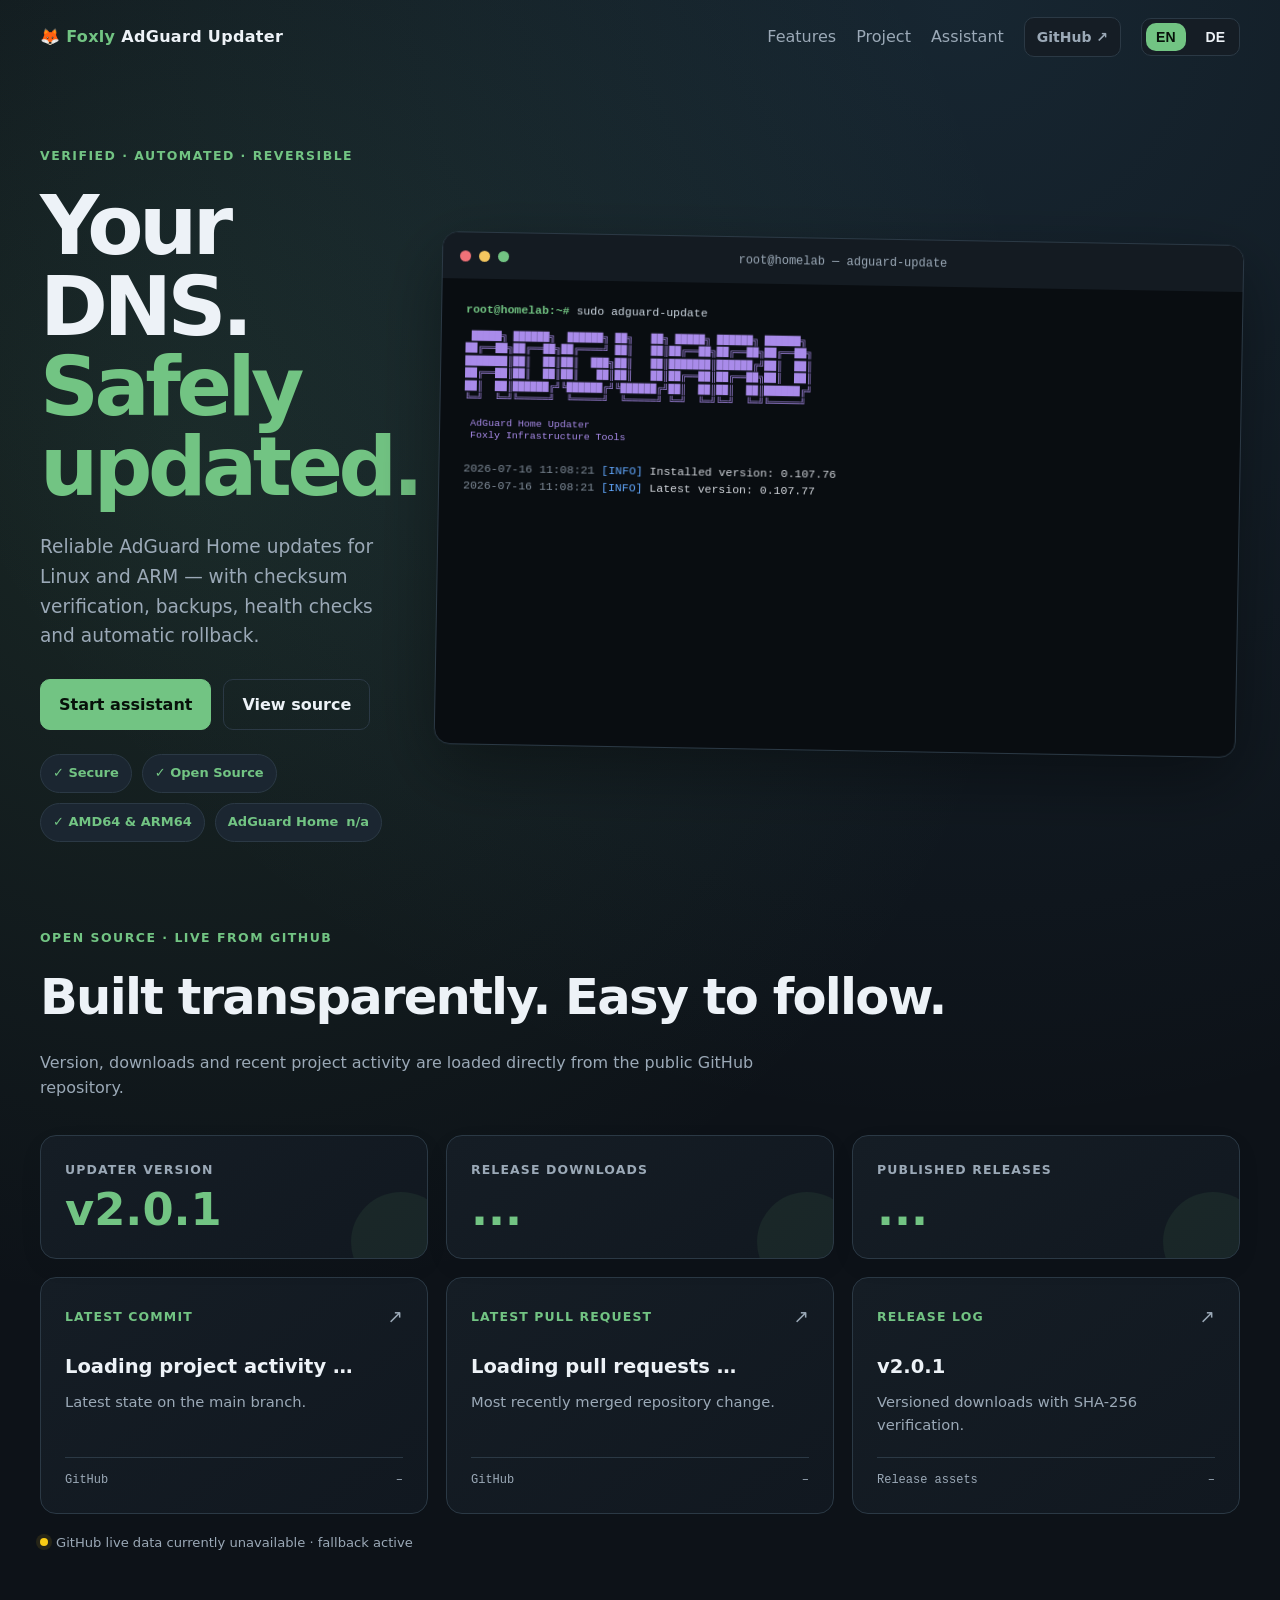
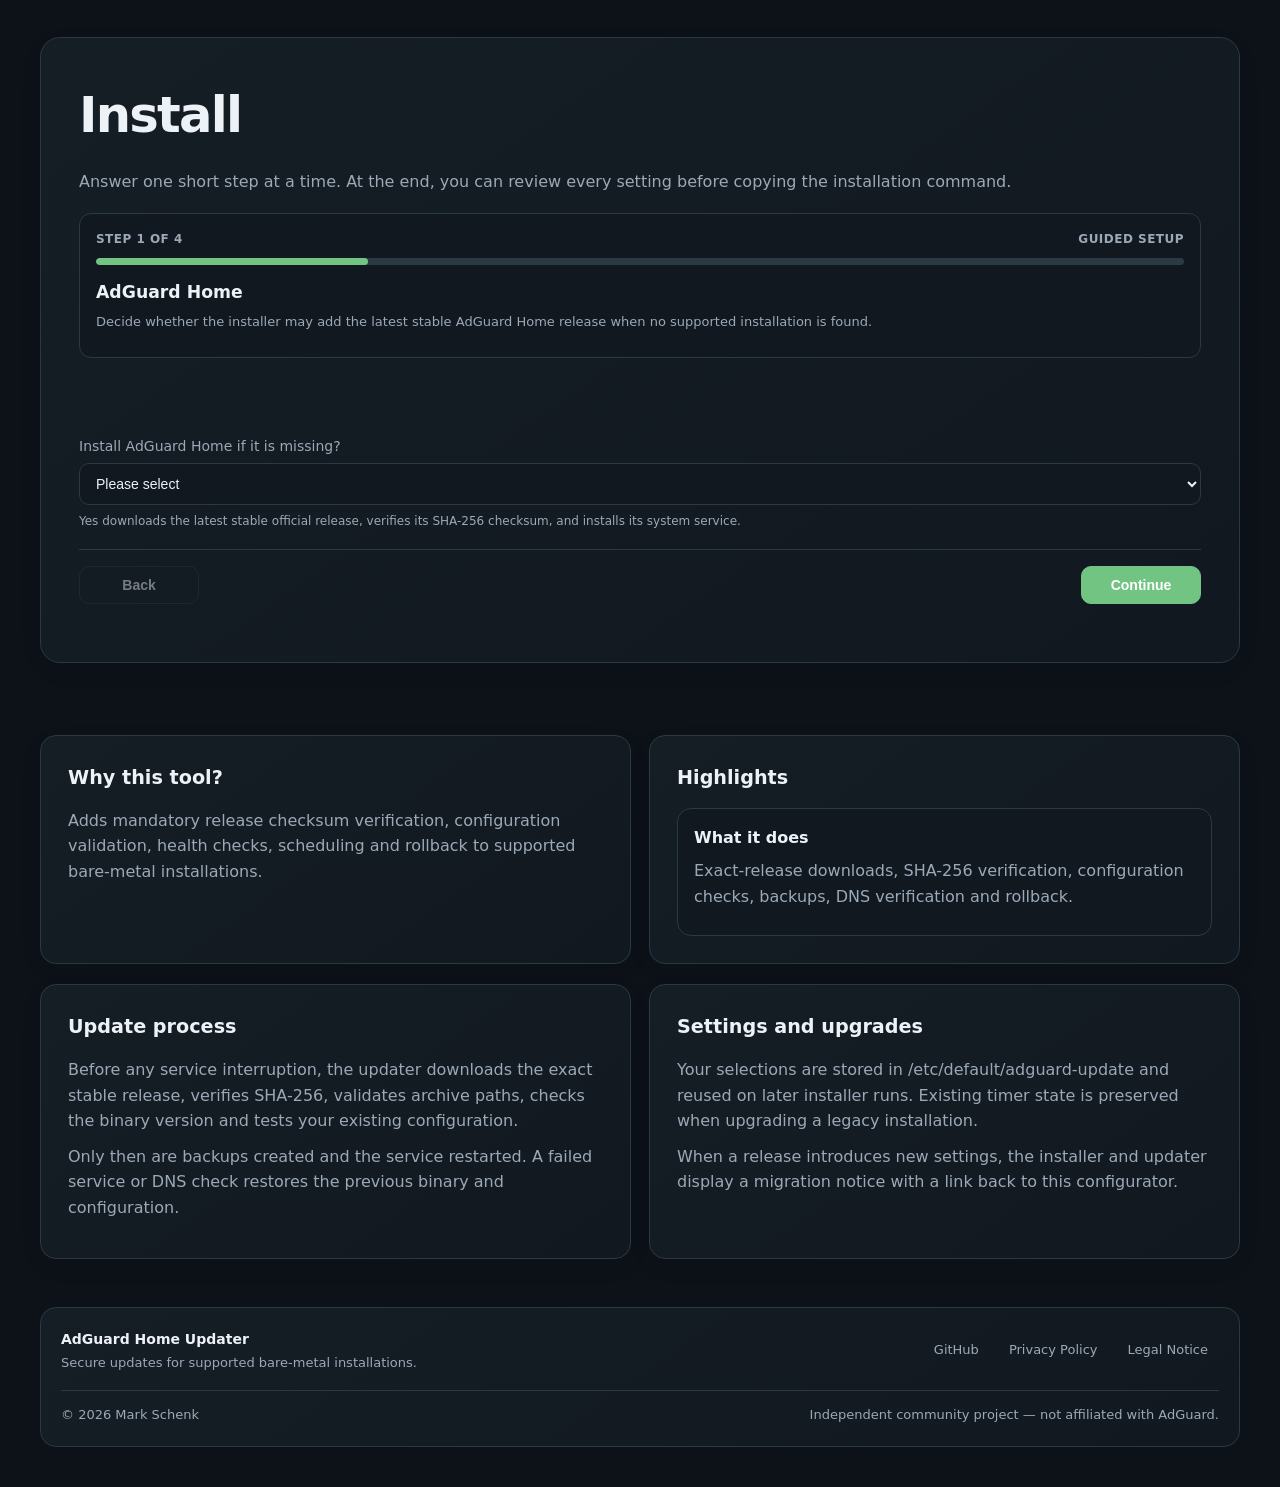
==== commit 49a23aab: "Align project websites" ====
--- a/docs/index.html
+++ b/docs/index.html
@@ -1046,6 +1046,167 @@
             margin-bottom: 72px;
         }
 
+        .project-section {
+            padding: 0 0 84px;
+        }
+
+        .project-section h2 {
+            margin: 0.2em 0 0.25em;
+            font-size: clamp(2rem, 4vw, 3.1rem);
+            letter-spacing: -0.035em;
+        }
+
+        .project-lead {
+            max-width: 720px;
+            margin: 0 0 34px;
+            color: var(--muted);
+        }
+
+        .project-section .stats {
+            grid-template-columns: repeat(3, minmax(0, 1fr));
+            gap: 18px;
+            margin-bottom: 18px;
+        }
+
+        .project-section .stat-card {
+            position: relative;
+            overflow: hidden;
+            padding: 24px;
+            text-align: left;
+        }
+
+        .project-section .stat-card::after {
+            position: absolute;
+            right: -24px;
+            bottom: -34px;
+            width: 100px;
+            height: 100px;
+            border-radius: 50%;
+            background: rgba(114, 196, 131, 0.08);
+            content: "";
+        }
+
+        .project-section .stat-icon {
+            display: none;
+        }
+
+        .project-section .stat-title {
+            margin: 0;
+            font-size: 0.78rem;
+            font-weight: 800;
+            letter-spacing: 0.09em;
+        }
+
+        .project-section .stat-value {
+            margin-top: 5px;
+            color: var(--accent);
+            font-size: clamp(1.8rem, 4vw, 2.8rem);
+            font-weight: 850;
+            line-height: 1.1;
+        }
+
+        .activity-grid {
+            display: grid;
+            grid-template-columns: repeat(3, minmax(0, 1fr));
+            gap: 18px;
+        }
+
+        .activity-card {
+            display: flex;
+            min-width: 0;
+            min-height: 220px;
+            flex-direction: column;
+            padding: 24px;
+            border: 1px solid var(--border);
+            border-radius: 16px;
+            background: linear-gradient(145deg, var(--card), var(--card-soft));
+            color: var(--text);
+            text-decoration: none;
+            transition: border-color 180ms ease, transform 180ms ease, box-shadow 180ms ease;
+        }
+
+        .activity-card:hover {
+            border-color: var(--accent);
+            box-shadow: 0 12px 32px rgba(0, 0, 0, 0.08);
+            transform: translateY(-3px);
+        }
+
+        .activity-card:focus-visible {
+            outline: 3px solid rgba(114, 196, 131, 0.45);
+            outline-offset: 3px;
+        }
+
+        .activity-top,
+        .activity-meta {
+            display: flex;
+            align-items: center;
+            justify-content: space-between;
+            gap: 12px;
+        }
+
+        .activity-kind {
+            color: var(--accent);
+            font-size: 0.78rem;
+            font-weight: 850;
+            letter-spacing: 0.09em;
+            text-transform: uppercase;
+        }
+
+        .activity-arrow {
+            color: var(--muted);
+            font-size: 1.15rem;
+        }
+
+        .activity-title {
+            margin: 22px 0 10px;
+            font-size: 1.22rem;
+            line-height: 1.35;
+            overflow-wrap: anywhere;
+        }
+
+        .activity-description {
+            margin: 0 0 20px;
+            color: var(--muted);
+            font-size: 0.92rem;
+        }
+
+        .activity-meta {
+            margin-top: auto;
+            padding-top: 14px;
+            border-top: 1px solid var(--border);
+            color: var(--muted);
+            font: 12px/1.4 ui-monospace, SFMono-Regular, Menlo, Consolas, monospace;
+        }
+
+        .activity-meta span:first-child {
+            min-width: 0;
+            overflow: hidden;
+            text-overflow: ellipsis;
+            white-space: nowrap;
+        }
+
+        .live-line {
+            display: flex;
+            align-items: center;
+            gap: 8px;
+            margin-top: 18px;
+            color: var(--muted);
+            font-size: 0.82rem;
+        }
+
+        .live-dot {
+            width: 8px;
+            height: 8px;
+            border-radius: 50%;
+            background: var(--accent);
+            box-shadow: 0 0 0 4px rgba(114, 196, 131, 0.1);
+        }
+
+        .live-line[data-state="error"] .live-dot {
+            background: var(--terminal-warn);
+            box-shadow: 0 0 0 4px rgba(250, 204, 21, 0.1);
+        }
+
         .stat-card,
         .card,
         .footer {
@@ -1096,6 +1257,15 @@
             .terminal-shell {
                 transform: none;
             }
+
+            .project-section .stats,
+            .activity-grid {
+                grid-template-columns: 1fr 1fr;
+            }
+
+            .activity-grid .activity-card:last-child {
+                grid-column: 1 / -1;
+            }
         }
 
         @media (max-width: 700px) {
@@ -1109,8 +1279,10 @@
             }
 
             .topbar-actions {
-                align-items: flex-end;
-                flex-direction: column;
+                width: 100%;
+                align-items: center;
+                justify-content: space-between;
+                flex-direction: row;
             }
 
             .site-nav a:not(:last-child) {
@@ -1131,6 +1303,28 @@
             .stats,
             .cta {
                 margin-bottom: 54px;
+            }
+
+            .project-section {
+                padding: 0 0 60px;
+            }
+
+            .project-section .stats,
+            .activity-grid {
+                grid-template-columns: 1fr;
+            }
+
+            .activity-grid .activity-card:last-child {
+                grid-column: auto;
+            }
+
+            .project-section .stat-card,
+            .activity-card {
+                padding: 20px;
+            }
+
+            .activity-card {
+                min-height: 190px;
             }
 
             .cta {
@@ -1153,8 +1347,9 @@
             <a class="brand" href="#top">🦊 <span>Foxly</span> AdGuard Updater</a>
             <div class="topbar-actions">
                 <nav class="site-nav" aria-label="Main navigation">
+                    <a href="#features" data-en="Features" data-de="Funktionen">Features</a>
+                    <a href="#project" data-en="Project" data-de="Projekt">Project</a>
                     <a href="#assistant" data-en="Assistant" data-de="Assistent">Assistant</a>
-                    <a href="#features" data-en="Features" data-de="Funktionen">Features</a>
                     <a class="github-link" href="https://github.com/foxly-it/adguard-home-updater" target="_blank" rel="noopener noreferrer">GitHub ↗</a>
                 </nav>
                 <div class="language-switch" aria-label="Language">
@@ -1180,6 +1375,7 @@
                     <span class="badge" data-en="✓ Secure" data-de="✓ Sicher">✓ Secure</span>
                     <span class="badge">✓ Open Source</span>
                     <span class="badge">✓ AMD64 &amp; ARM64</span>
+                    <span class="badge">AdGuard Home <span id="aghVersion">...</span></span>
                 </div>
             </div>
             <div class="terminal-shell" aria-label="Live AdGuard Home Updater terminal preview">
@@ -1193,11 +1389,15 @@
             </div>
         </section>
 
-        <div class="stats">
+        <section class="project-section" id="project" aria-labelledby="project-title">
+        <div class="eyebrow" data-en="Open source · Live from GitHub" data-de="Open Source · Live von GitHub">Open source · Live from GitHub</div>
+        <h2 id="project-title" data-en="Built transparently. Easy to follow." data-de="Transparent entwickelt. Direkt nachvollziehbar.">Built transparently. Easy to follow.</h2>
+        <p class="project-lead" data-en="Version, downloads and recent project activity are loaded directly from the public GitHub repository." data-de="Version, Downloads und die jüngste Projektaktivität werden direkt aus dem öffentlichen GitHub-Repository geladen.">Version, downloads and recent project activity are loaded directly from the public GitHub repository.</p>
+        <div class="stats" aria-live="polite">
             <div class="stat-card">
                 <div class="stat-icon">📦</div>
                 <div class="stat-title" data-en="Updater Version" data-de="Updater Version">Updater Version</div>
-                <div class="stat-value" id="updaterVersion">...</div>
+                <div class="stat-value" id="updaterVersion">v2.0.1</div>
             </div>
 
             <div class="stat-card">
@@ -1207,11 +1407,34 @@
             </div>
 
             <div class="stat-card">
-                <div class="stat-icon">🛡️</div>
-                <div class="stat-title" data-en="AdGuard Latest" data-de="AdGuard Aktuell">AdGuard Latest</div>
-                <div class="stat-value" id="aghVersion">...</div>
+                <div class="stat-icon">🏷️</div>
+                <div class="stat-title" data-en="Published releases" data-de="Veröffentlichte Releases">Published releases</div>
+                <div class="stat-value" id="releaseCount">...</div>
             </div>
         </div>
+
+        <div class="activity-grid">
+            <a class="activity-card" id="activityCommitLink" href="https://github.com/foxly-it/adguard-home-updater/commits/main" target="_blank" rel="noopener noreferrer">
+                <div class="activity-top"><span class="activity-kind" data-en="Latest commit" data-de="Letzter Commit">Latest commit</span><span class="activity-arrow" aria-hidden="true">↗</span></div>
+                <h3 class="activity-title" id="activityCommitTitle" data-en="Loading project activity …" data-de="Projektaktivität wird geladen …">Loading project activity …</h3>
+                <p class="activity-description" id="activityCommitDescription" data-en="Latest state on the main branch." data-de="Neuester Stand auf dem main-Branch.">Latest state on the main branch.</p>
+                <div class="activity-meta"><span id="activityCommitAuthor">GitHub</span><time id="activityCommitDate">–</time></div>
+            </a>
+            <a class="activity-card" id="activityPrLink" href="https://github.com/foxly-it/adguard-home-updater/pulls?q=is%3Apr+is%3Amerged" target="_blank" rel="noopener noreferrer">
+                <div class="activity-top"><span class="activity-kind" data-en="Latest pull request" data-de="Letzter Pull Request">Latest pull request</span><span class="activity-arrow" aria-hidden="true">↗</span></div>
+                <h3 class="activity-title" id="activityPrTitle" data-en="Loading pull requests …" data-de="Pull Requests werden geladen …">Loading pull requests …</h3>
+                <p class="activity-description" id="activityPrDescription" data-en="Most recently merged repository change." data-de="Zuletzt gemergte Änderung im Repository.">Most recently merged repository change.</p>
+                <div class="activity-meta"><span id="activityPrAuthor">GitHub</span><time id="activityPrDate">–</time></div>
+            </a>
+            <a class="activity-card" id="activityReleaseLink" href="https://github.com/foxly-it/adguard-home-updater/releases/latest" target="_blank" rel="noopener noreferrer">
+                <div class="activity-top"><span class="activity-kind" data-en="Release log" data-de="Release-Log">Release log</span><span class="activity-arrow" aria-hidden="true">↗</span></div>
+                <h3 class="activity-title" id="activityReleaseTitle">v2.0.1</h3>
+                <p class="activity-description" id="activityReleaseDescription" data-en="Versioned downloads with SHA-256 verification." data-de="Versionierte Downloads mit SHA-256-Prüfung.">Versioned downloads with SHA-256 verification.</p>
+                <div class="activity-meta"><span id="activityReleaseAssets" data-en="Release assets" data-de="Release-Artefakte">Release assets</span><time id="activityReleaseDate">–</time></div>
+            </a>
+        </div>
+        <div class="live-line" id="projectLiveStatus" data-state="loading"><span class="live-dot" aria-hidden="true"></span><span id="projectLiveLabel" data-en="Loading live GitHub data …" data-de="GitHub-Livedaten werden geladen …">Loading live GitHub data …</span></div>
+        </section>
 
         <div class="card cta" id="assistant">
             <h2 data-en="Install" data-de="Installation">Install</h2>
@@ -1500,6 +1723,8 @@
 <script>
         let currentWizardStep = 1;
         let advancedSettingsVisible = false;
+        let projectActivity = null;
+        let projectActivityState = "loading";
 
         const wizardContent = {
             en: {
@@ -1701,6 +1926,7 @@
 
             window.currentLang = lang;
             updateBuilder();
+            renderProjectActivity();
         }
 
         function applyPreset(name) {
@@ -1919,37 +2145,132 @@
             });
         }
 
-        async function loadUpdaterVersion() {
+        function firstMeaningfulLine(value) {
+            return String(value || "").split("\n").map((line) => line.trim())
+                .find((line) => line && !line.startsWith("#"))?.replace(/^[-*]\s*/, "") || "";
+        }
+
+        function summarizeProjectActivity(releases, commits, pulls) {
+            const published = releases.filter((release) => !release.draft && !release.prerelease);
+            const latestRelease = published[0] || null;
+            const latestCommit = commits[0] || null;
+            const latestPull = pulls.find((pull) => pull.merged_at) || null;
+            const downloads = published.reduce((total, release) => total + (release.assets || [])
+                .filter((asset) => !/checksums?/i.test(asset.name))
+                .reduce((sum, asset) => sum + (asset.download_count || 0), 0), 0);
+            return {
+                version: latestRelease?.tag_name || "–",
+                downloads,
+                releases: published.length,
+                commit: latestCommit ? {
+                    title: firstMeaningfulLine(latestCommit.commit?.message),
+                    sha: latestCommit.sha?.slice(0, 7) || "",
+                    author: latestCommit.author?.login || latestCommit.commit?.author?.name || "GitHub",
+                    date: latestCommit.commit?.author?.date || "",
+                    url: latestCommit.html_url || ""
+                } : null,
+                pull: latestPull ? {
+                    title: latestPull.title || "",
+                    number: latestPull.number || "",
+                    author: latestPull.user?.login || "GitHub",
+                    date: latestPull.merged_at || "",
+                    url: latestPull.html_url || ""
+                } : null,
+                release: latestRelease ? {
+                    title: latestRelease.name || latestRelease.tag_name,
+                    description: firstMeaningfulLine(latestRelease.body),
+                    date: latestRelease.published_at || "",
+                    url: latestRelease.html_url || "",
+                    assets: (latestRelease.assets || []).length
+                } : null
+            };
+        }
+
+        function setProjectText(id, value) {
+            const element = document.getElementById(id);
+            if (element) element.textContent = value;
+        }
+
+        function setProjectLink(id, value) {
+            const element = document.getElementById(id);
+            if (element && value) element.href = value;
+        }
+
+        function formatProjectDate(value) {
+            if (!value) return "–";
+            return new Intl.DateTimeFormat(window.currentLang === "de" ? "de-DE" : "en-US", {
+                day: "2-digit", month: "short", year: "numeric"
+            }).format(new Date(value));
+        }
+
+        function renderProjectActivity() {
+            const status = document.getElementById("projectLiveStatus");
+            if (!status) return;
+            status.dataset.state = projectActivityState;
+            const labels = {
+                loading: {en: "Loading live GitHub data …", de: "GitHub-Livedaten werden geladen …"},
+                live: {en: "Live from the public GitHub repository · cached locally for 10 minutes", de: "Live aus dem öffentlichen GitHub-Repository · 10 Minuten lokal zwischengespeichert"},
+                error: {en: "GitHub live data currently unavailable · fallback active", de: "GitHub-Livedaten derzeit nicht erreichbar · Fallback aktiv"}
+            };
+            const lang = window.currentLang === "de" ? "de" : "en";
+            setProjectText("projectLiveLabel", labels[projectActivityState]?.[lang] || labels.loading[lang]);
+            if (!projectActivity) return;
+            setProjectText("updaterVersion", projectActivity.version);
+            setProjectText("installCount", new Intl.NumberFormat(lang === "de" ? "de-DE" : "en-US").format(projectActivity.downloads));
+            setProjectText("releaseCount", new Intl.NumberFormat(lang === "de" ? "de-DE" : "en-US").format(projectActivity.releases));
+            if (projectActivity.commit) {
+                setProjectText("activityCommitTitle", projectActivity.commit.title);
+                setProjectText("activityCommitDescription", `${projectActivity.commit.sha} · main`);
+                setProjectText("activityCommitAuthor", projectActivity.commit.author);
+                setProjectText("activityCommitDate", formatProjectDate(projectActivity.commit.date));
+                setProjectLink("activityCommitLink", projectActivity.commit.url);
+            }
+            if (projectActivity.pull) {
+                setProjectText("activityPrTitle", projectActivity.pull.title);
+                setProjectText("activityPrDescription", `${lang === "de" ? "Gemergt" : "Merged"} · #${projectActivity.pull.number}`);
+                setProjectText("activityPrAuthor", projectActivity.pull.author);
+                setProjectText("activityPrDate", formatProjectDate(projectActivity.pull.date));
+                setProjectLink("activityPrLink", projectActivity.pull.url);
+            }
+            if (projectActivity.release) {
+                setProjectText("activityReleaseTitle", projectActivity.release.title);
+                setProjectText("activityReleaseDescription", projectActivity.release.description || (lang === "de" ? "Versionierte Downloads mit SHA-256-Prüfung." : "Versioned downloads with SHA-256 verification."));
+                setProjectText("activityReleaseAssets", `${projectActivity.release.assets} ${lang === "de" ? "Artefakte" : "assets"}`);
+                setProjectText("activityReleaseDate", formatProjectDate(projectActivity.release.date));
+                setProjectLink("activityReleaseLink", projectActivity.release.url);
+            }
+        }
+
+        async function githubProjectJson(path) {
+            const response = await fetch(`https://api.github.com/repos/foxly-it/adguard-home-updater/${path}`, {
+                headers: {Accept: "application/vnd.github+json"}
+            });
+            if (!response.ok) throw new Error(`GitHub API ${response.status}`);
+            return response.json();
+        }
+
+        async function loadProjectActivity() {
+            const cacheKey = "adguard-home-updater-project-activity-v1";
             try {
-                const r = await fetch("https://api.github.com/repos/foxly-it/adguard-home-updater/releases/latest");
-                const d = await r.json();
-                document.getElementById("updaterVersion").textContent = d.tag_name || "latest";
+                const cached = JSON.parse(sessionStorage.getItem(cacheKey) || "null");
+                if (cached && Date.now() - cached.savedAt < 600000) {
+                    projectActivity = cached.data;
+                    projectActivityState = "live";
+                    renderProjectActivity();
+                    return;
+                }
+                const [releases, commits, pulls] = await Promise.all([
+                    githubProjectJson("releases?per_page=100"),
+                    githubProjectJson("commits?sha=main&per_page=1"),
+                    githubProjectJson("pulls?state=closed&sort=updated&direction=desc&per_page=20")
+                ]);
+                projectActivity = summarizeProjectActivity(releases, commits, pulls);
+                projectActivityState = "live";
+                sessionStorage.setItem(cacheKey, JSON.stringify({savedAt: Date.now(), data: projectActivity}));
             } catch {
-                document.getElementById("updaterVersion").textContent = "n/a";
-            }
-        }
-
-        async function loadInstallCount() {
-            try {
-                const r = await fetch("https://api.github.com/repos/foxly-it/adguard-home-updater/releases");
-                const releases = await r.json();
-
-                let total = 0;
-
-                if (Array.isArray(releases)) {
-                    releases.forEach((release) => {
-                        if (Array.isArray(release.assets)) {
-                            release.assets.forEach((asset) => {
-                                total += asset.download_count || 0;
-                            });
-                        }
-                    });
-                }
-
-                document.getElementById("installCount").textContent = total.toLocaleString();
-            } catch {
-                document.getElementById("installCount").textContent = "n/a";
-            }
+                projectActivityState = "error";
+            }
+            renderProjectActivity();
         }
 
         async function loadAdGuardVersion() {
@@ -2057,8 +2378,7 @@
         window.currentLang = "en";
         setLang("en");
         updateBuilder();
-        loadUpdaterVersion();
-        loadInstallCount();
+        loadProjectActivity();
         loadAdGuardVersion();
         runCLI();
 </script>
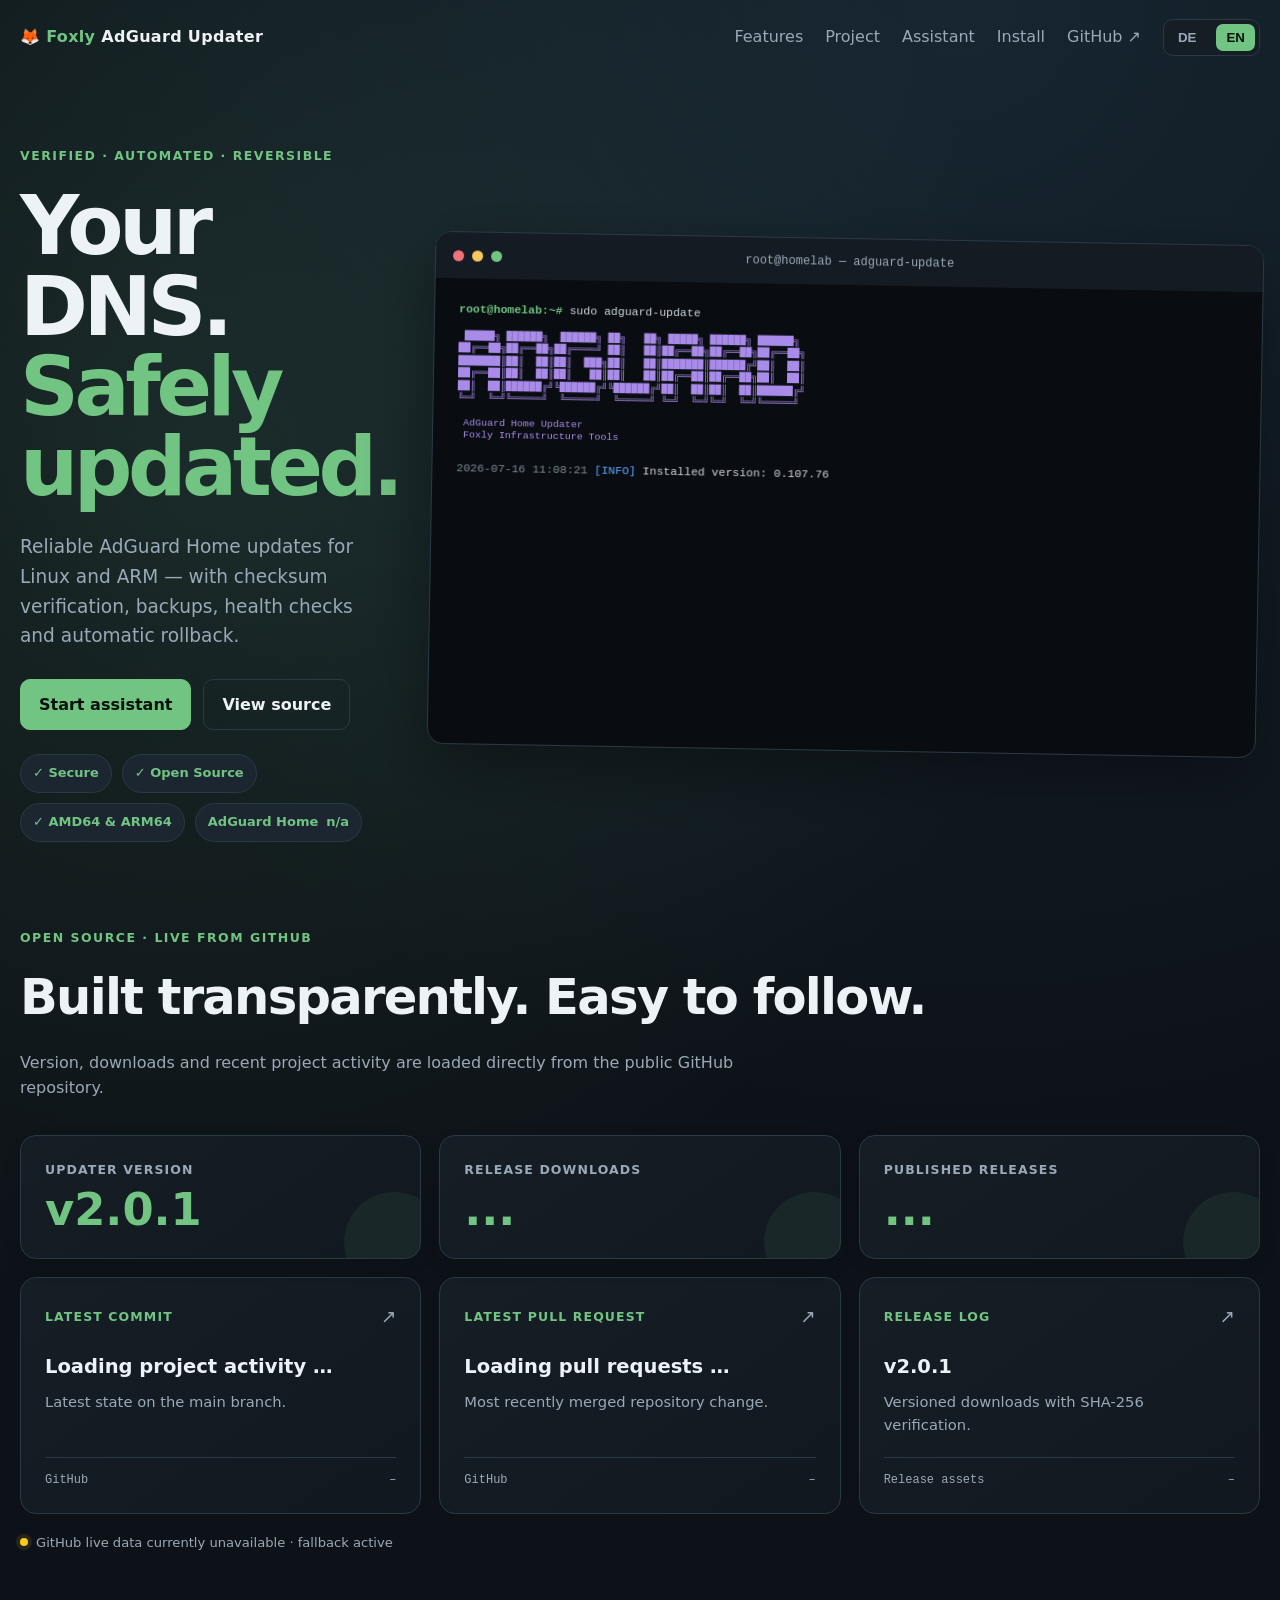
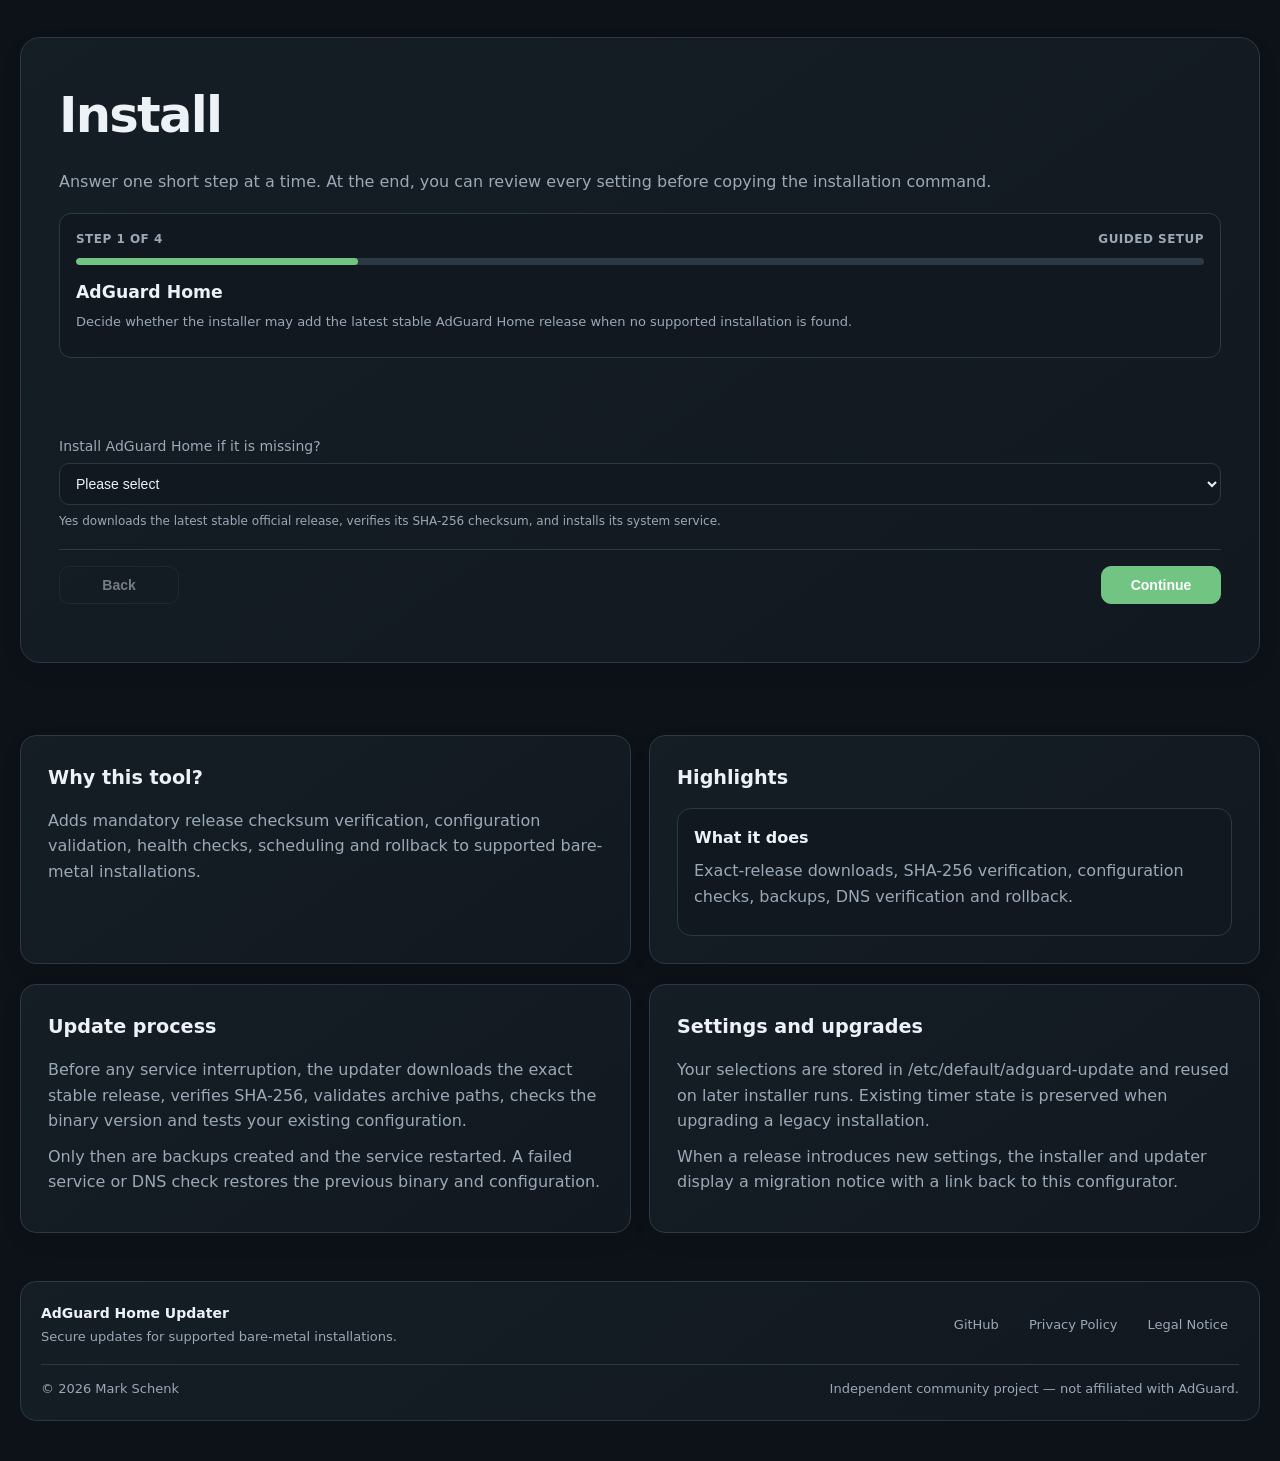
==== commit 382d54ac: "Match Foxly topbar" ====
--- a/docs/index.html
+++ b/docs/index.html
@@ -834,13 +834,16 @@
         }
 
         .container {
-            width: min(1200px, calc(100% - 40px));
+            width: min(1400px, calc(100% - 40px));
             max-width: none;
             padding: 0 0 40px;
         }
 
         .topbar {
             min-height: 74px;
+            align-items: center;
+            flex-direction: row;
+            gap: 20px;
             margin: 0;
         }
 
@@ -865,7 +868,7 @@
         }
 
         .site-nav a {
-            margin-right: 10px;
+            margin-right: 12px;
             color: var(--muted);
             text-decoration: none;
         }
@@ -881,16 +884,25 @@
             background: var(--card);
         }
 
-        .language-switch .toolbar-btn {
+        .lang-button {
             border: 0;
             background: transparent;
+            color: var(--muted);
             padding: 6px 10px;
+            border-radius: 7px;
+            cursor: pointer;
             font-weight: 800;
         }
 
-        .language-switch .toolbar-btn.active {
+        .lang-button.active {
             background: var(--accent);
             color: #07110a;
+        }
+
+        @media (max-width: 820px) {
+            .site-nav a:not(:last-child) {
+                display: none;
+            }
         }
 
         .hero {
@@ -1270,12 +1282,58 @@
 
         @media (max-width: 700px) {
             .container {
-                width: min(100% - 24px, 1200px);
-            }
-
+                width: min(100% - 24px, 1400px);
+            }
+
+            .hero {
+                gap: 38px;
+                padding-bottom: 60px;
+            }
+
+            .terminal-output {
+                height: 410px;
+                padding: 18px 14px 22px;
+                font-size: 10px;
+            }
+
+            .stats,
+            .cta {
+                margin-bottom: 54px;
+            }
+
+            .project-section {
+                padding: 0 0 60px;
+            }
+
+            .project-section .stats,
+            .activity-grid {
+                grid-template-columns: 1fr;
+            }
+
+            .activity-grid .activity-card:last-child {
+                grid-column: auto;
+            }
+
+            .project-section .stat-card,
+            .activity-card {
+                padding: 20px;
+            }
+
+            .activity-card {
+                min-height: 190px;
+            }
+
+            .cta {
+                padding: 22px;
+            }
+        }
+
+        @media (max-width: 560px) {
             .topbar {
-                align-items: flex-start;
-                padding: 14px 0;
+                align-items: center;
+                flex-wrap: wrap;
+                gap: 10px;
+                padding: 12px 0;
             }
 
             .topbar-actions {
@@ -1285,50 +1343,8 @@
                 flex-direction: row;
             }
 
-            .site-nav a:not(:last-child) {
-                display: none;
-            }
-
-            .hero {
-                gap: 38px;
-                padding-bottom: 60px;
-            }
-
-            .terminal-output {
-                height: 410px;
-                padding: 18px 14px 22px;
-                font-size: 10px;
-            }
-
-            .stats,
-            .cta {
-                margin-bottom: 54px;
-            }
-
-            .project-section {
-                padding: 0 0 60px;
-            }
-
-            .project-section .stats,
-            .activity-grid {
-                grid-template-columns: 1fr;
-            }
-
-            .activity-grid .activity-card:last-child {
-                grid-column: auto;
-            }
-
-            .project-section .stat-card,
-            .activity-card {
-                padding: 20px;
-            }
-
-            .activity-card {
-                min-height: 190px;
-            }
-
-            .cta {
-                padding: 22px;
+            .site-nav a {
+                margin-right: 0;
             }
         }
 
@@ -1347,14 +1363,15 @@
             <a class="brand" href="#top">🦊 <span>Foxly</span> AdGuard Updater</a>
             <div class="topbar-actions">
                 <nav class="site-nav" aria-label="Main navigation">
-                    <a href="#features" data-en="Features" data-de="Funktionen">Features</a>
+                    <a href="#features" data-en="Features" data-de="Features">Features</a>
                     <a href="#project" data-en="Project" data-de="Projekt">Project</a>
                     <a href="#assistant" data-en="Assistant" data-de="Assistent">Assistant</a>
-                    <a class="github-link" href="https://github.com/foxly-it/adguard-home-updater" target="_blank" rel="noopener noreferrer">GitHub ↗</a>
+                    <a href="#assistant" data-en="Install" data-de="Installation">Install</a>
+                    <a href="https://github.com/foxly-it/adguard-home-updater" target="_blank" rel="noopener noreferrer">GitHub ↗</a>
                 </nav>
                 <div class="language-switch" aria-label="Language">
-                    <button class="toolbar-btn active" id="btn-en" type="button" onclick="setLang('en')">EN</button>
-                    <button class="toolbar-btn" id="btn-de" type="button" onclick="setLang('de')">DE</button>
+                    <button class="lang-button" id="btn-de" type="button" onclick="setLang('de')">DE</button>
+                    <button class="lang-button active" id="btn-en" type="button" onclick="setLang('en')">EN</button>
                 </div>
             </div>
         </header>
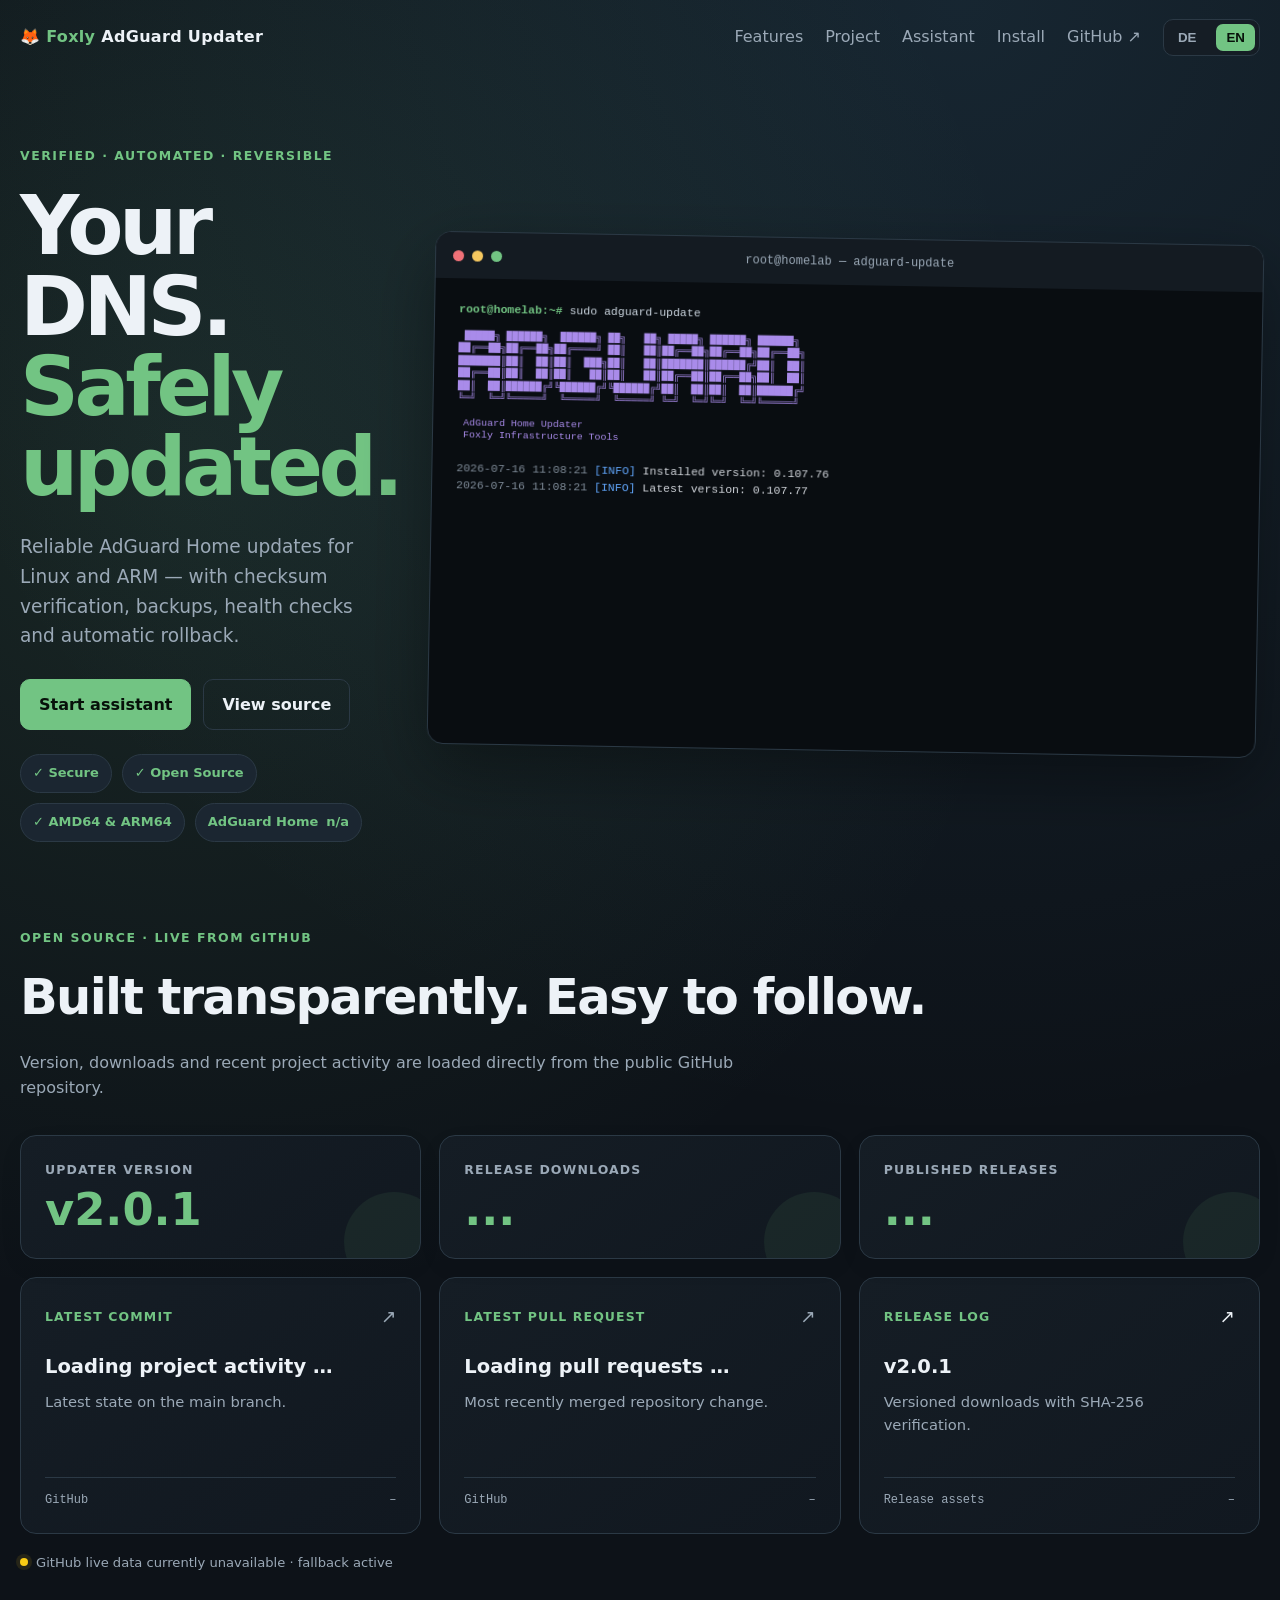
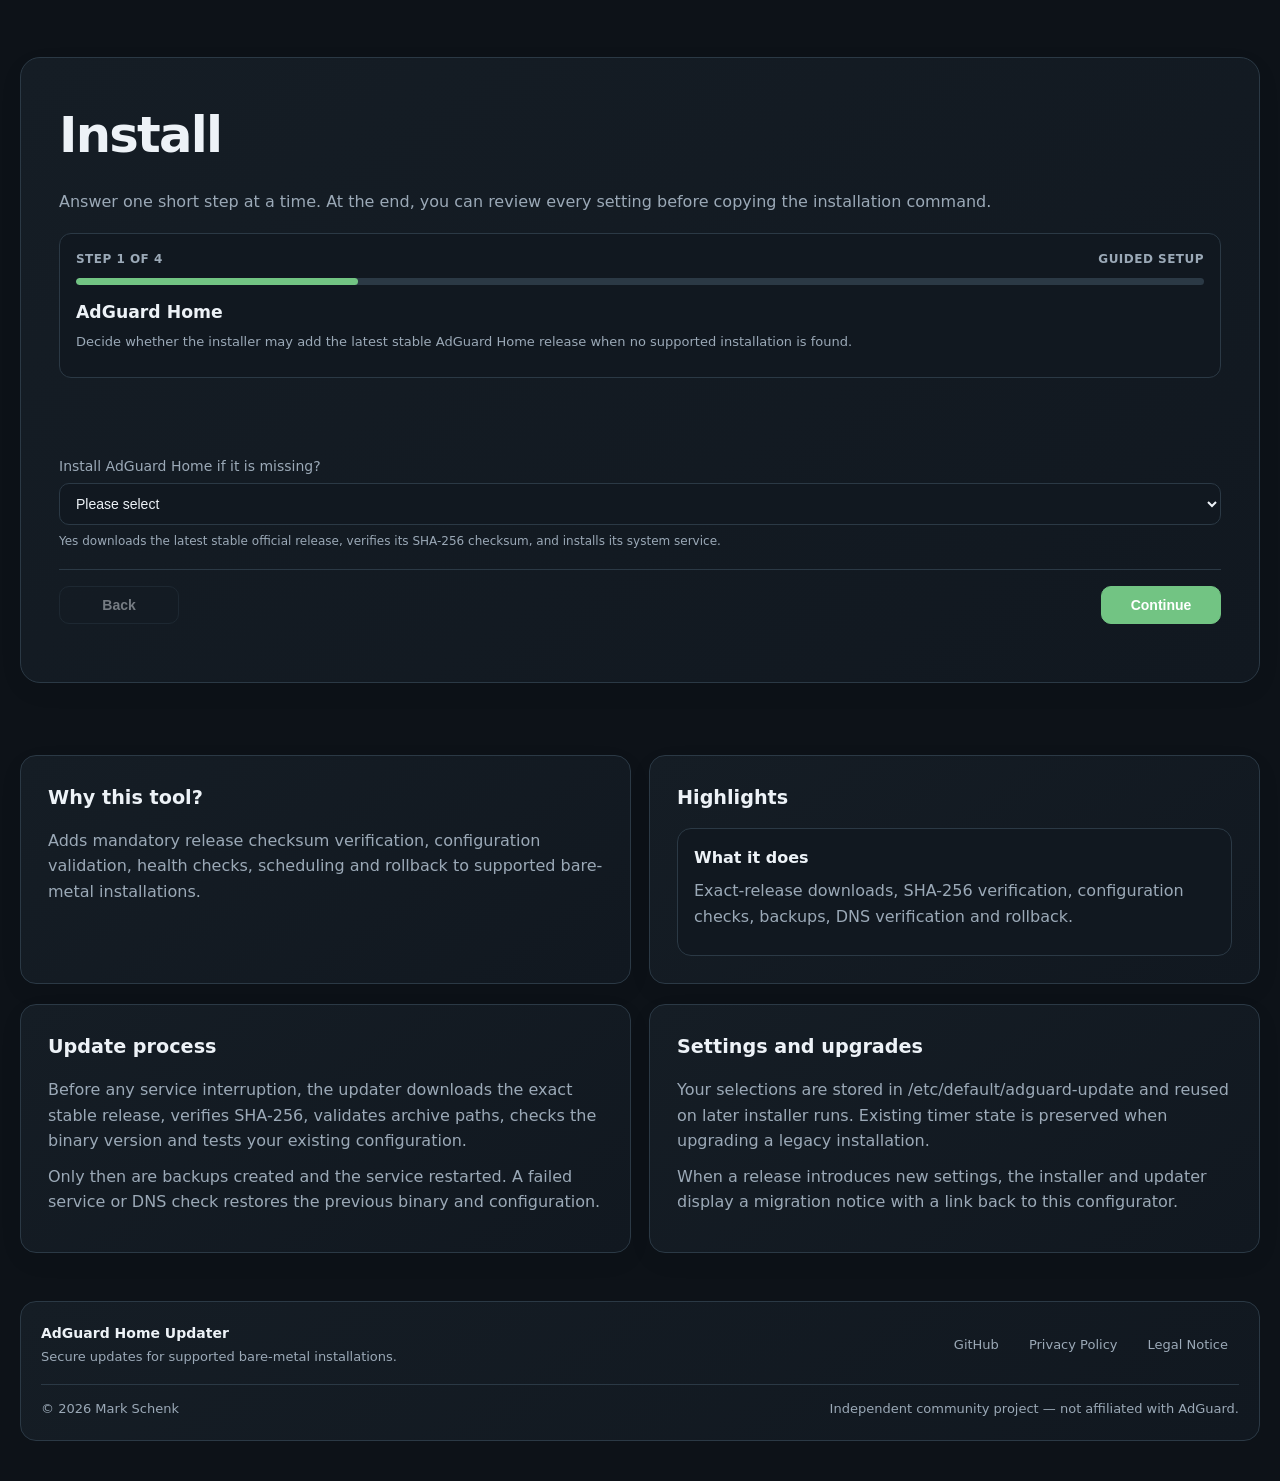
==== commit 277cc6ff: "Show release log entries" ====
--- a/docs/index.html
+++ b/docs/index.html
@@ -1180,6 +1180,49 @@
             margin: 0 0 20px;
             color: var(--muted);
             font-size: 0.92rem;
+        }
+
+        .release-main-link {
+            color: inherit;
+            text-decoration: none;
+        }
+
+        .release-main-link:hover {
+            color: var(--accent);
+        }
+
+        .release-entries {
+            display: grid;
+            gap: 10px;
+            margin: 0 0 20px;
+            padding: 0;
+            list-style: none;
+        }
+
+        .release-entry {
+            padding-top: 10px;
+            border-top: 1px solid var(--border);
+        }
+
+        .release-entry-title {
+            display: block;
+            margin-bottom: 3px;
+            font-size: 0.88rem;
+            line-height: 1.35;
+        }
+
+        .release-entry-links {
+            color: var(--muted);
+            font-size: 0.78rem;
+        }
+
+        .release-entry-links a {
+            color: var(--accent);
+            text-decoration: none;
+        }
+
+        .release-entry-links a:hover {
+            text-decoration: underline;
         }
 
         .activity-meta {
@@ -1443,12 +1486,13 @@
                 <p class="activity-description" id="activityPrDescription" data-en="Most recently merged repository change." data-de="Zuletzt gemergte Änderung im Repository.">Most recently merged repository change.</p>
                 <div class="activity-meta"><span id="activityPrAuthor">GitHub</span><time id="activityPrDate">–</time></div>
             </a>
-            <a class="activity-card" id="activityReleaseLink" href="https://github.com/foxly-it/adguard-home-updater/releases/latest" target="_blank" rel="noopener noreferrer">
-                <div class="activity-top"><span class="activity-kind" data-en="Release log" data-de="Release-Log">Release log</span><span class="activity-arrow" aria-hidden="true">↗</span></div>
-                <h3 class="activity-title" id="activityReleaseTitle">v2.0.1</h3>
+            <article class="activity-card">
+                <div class="activity-top"><span class="activity-kind" data-en="Release log" data-de="Release-Log">Release log</span><a class="activity-arrow release-main-link" id="activityReleaseLink" href="https://github.com/foxly-it/adguard-home-updater/releases/latest" target="_blank" rel="noopener noreferrer" aria-label="Open release log">↗</a></div>
+                <h3 class="activity-title"><a class="release-main-link" id="activityReleaseTitle" href="https://github.com/foxly-it/adguard-home-updater/releases/latest" target="_blank" rel="noopener noreferrer">v2.0.1</a></h3>
                 <p class="activity-description" id="activityReleaseDescription" data-en="Versioned downloads with SHA-256 verification." data-de="Versionierte Downloads mit SHA-256-Prüfung.">Versioned downloads with SHA-256 verification.</p>
+                <ul class="release-entries" id="activityReleaseEntries" hidden></ul>
                 <div class="activity-meta"><span id="activityReleaseAssets" data-en="Release assets" data-de="Release-Artefakte">Release assets</span><time id="activityReleaseDate">–</time></div>
-            </a>
+            </article>
         </div>
         <div class="live-line" id="projectLiveStatus" data-state="loading"><span class="live-dot" aria-hidden="true"></span><span id="projectLiveLabel" data-en="Loading live GitHub data …" data-de="GitHub-Livedaten werden geladen …">Loading live GitHub data …</span></div>
         </section>
@@ -2167,6 +2211,13 @@
                 .find((line) => line && !line.startsWith("#"))?.replace(/^[-*]\s*/, "") || "";
         }
 
+        function parseReleaseEntries(value) {
+            return String(value || "").split("\n").map((line) => {
+                const match = line.trim().match(/^\*\s+(.+?)\s+by\s+@([A-Za-z0-9-]+)\s+in\s+(https:\/\/github\.com\/[^/]+\/[^/]+\/pull\/(\d+))\s*$/);
+                return match ? {title: match[1], author: match[2], authorUrl: `https://github.com/${match[2]}`, pr: match[4], prUrl: match[3]} : null;
+            }).filter(Boolean).slice(0, 5);
+        }
+
         function summarizeProjectActivity(releases, commits, pulls) {
             const published = releases.filter((release) => !release.draft && !release.prerelease);
             const latestRelease = published[0] || null;
@@ -2196,6 +2247,7 @@
                 release: latestRelease ? {
                     title: latestRelease.name || latestRelease.tag_name,
                     description: firstMeaningfulLine(latestRelease.body),
+                    entries: parseReleaseEntries(latestRelease.body),
                     date: latestRelease.published_at || "",
                     url: latestRelease.html_url || "",
                     assets: (latestRelease.assets || []).length
@@ -2211,6 +2263,38 @@
         function setProjectLink(id, value) {
             const element = document.getElementById(id);
             if (element && value) element.href = value;
+        }
+
+        function renderReleaseEntries(entries) {
+            const list = document.getElementById("activityReleaseEntries");
+            const description = document.getElementById("activityReleaseDescription");
+            if (!list || !description) return;
+            list.replaceChildren();
+            list.hidden = entries.length === 0;
+            description.hidden = entries.length > 0;
+            entries.forEach((entry) => {
+                const item = document.createElement("li");
+                item.className = "release-entry";
+                const title = document.createElement("span");
+                title.className = "release-entry-title";
+                title.textContent = entry.title;
+                const links = document.createElement("span");
+                links.className = "release-entry-links";
+                links.append(document.createTextNode(window.currentLang === "de" ? "von " : "by "));
+                const author = document.createElement("a");
+                author.href = entry.authorUrl;
+                author.target = "_blank";
+                author.rel = "noopener noreferrer";
+                author.textContent = `@${entry.author}`;
+                const pull = document.createElement("a");
+                pull.href = entry.prUrl;
+                pull.target = "_blank";
+                pull.rel = "noopener noreferrer";
+                pull.textContent = `#${entry.pr}`;
+                links.append(author, document.createTextNode(window.currentLang === "de" ? " in " : " in "), pull);
+                item.append(title, links);
+                list.append(item);
+            });
         }
 
         function formatProjectDate(value) {
@@ -2252,9 +2336,11 @@
             if (projectActivity.release) {
                 setProjectText("activityReleaseTitle", projectActivity.release.title);
                 setProjectText("activityReleaseDescription", projectActivity.release.description || (lang === "de" ? "Versionierte Downloads mit SHA-256-Prüfung." : "Versioned downloads with SHA-256 verification."));
+                renderReleaseEntries(projectActivity.release.entries || []);
                 setProjectText("activityReleaseAssets", `${projectActivity.release.assets} ${lang === "de" ? "Artefakte" : "assets"}`);
                 setProjectText("activityReleaseDate", formatProjectDate(projectActivity.release.date));
                 setProjectLink("activityReleaseLink", projectActivity.release.url);
+                setProjectLink("activityReleaseTitle", projectActivity.release.url);
             }
         }
 
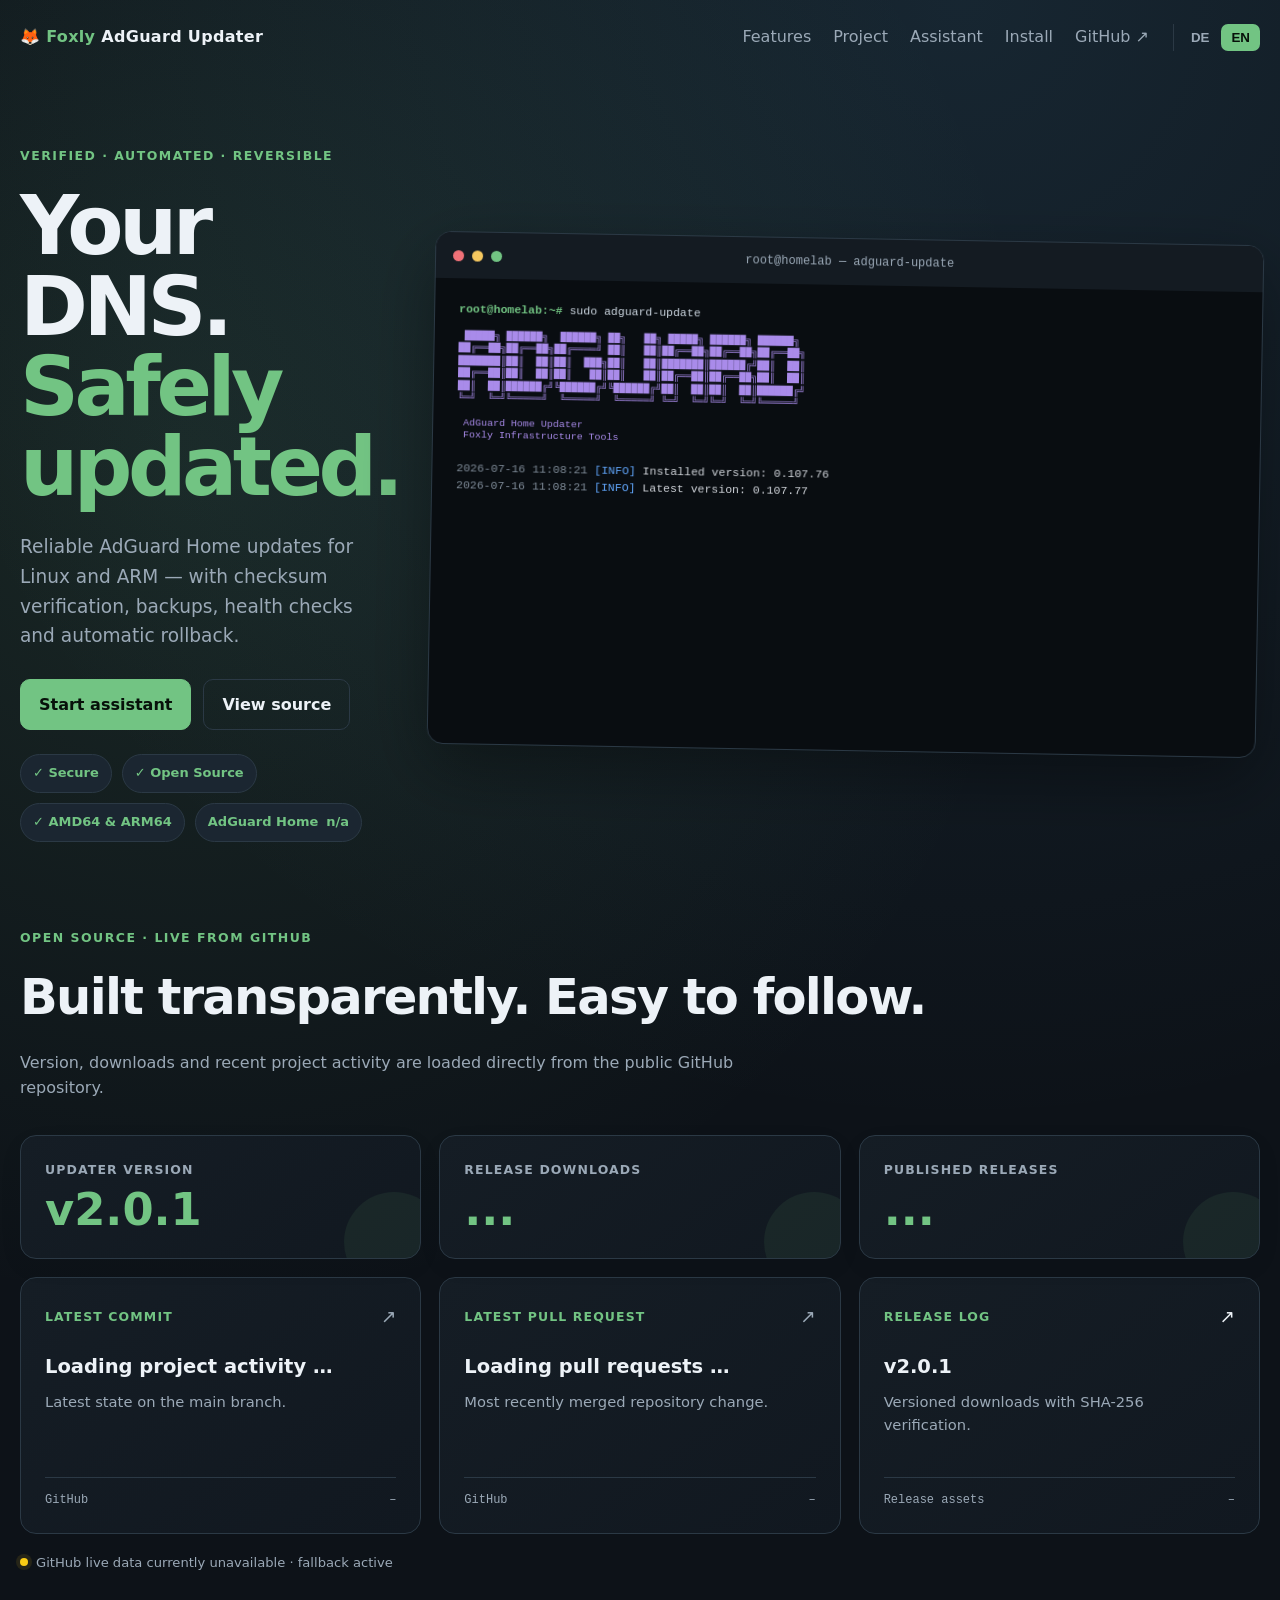
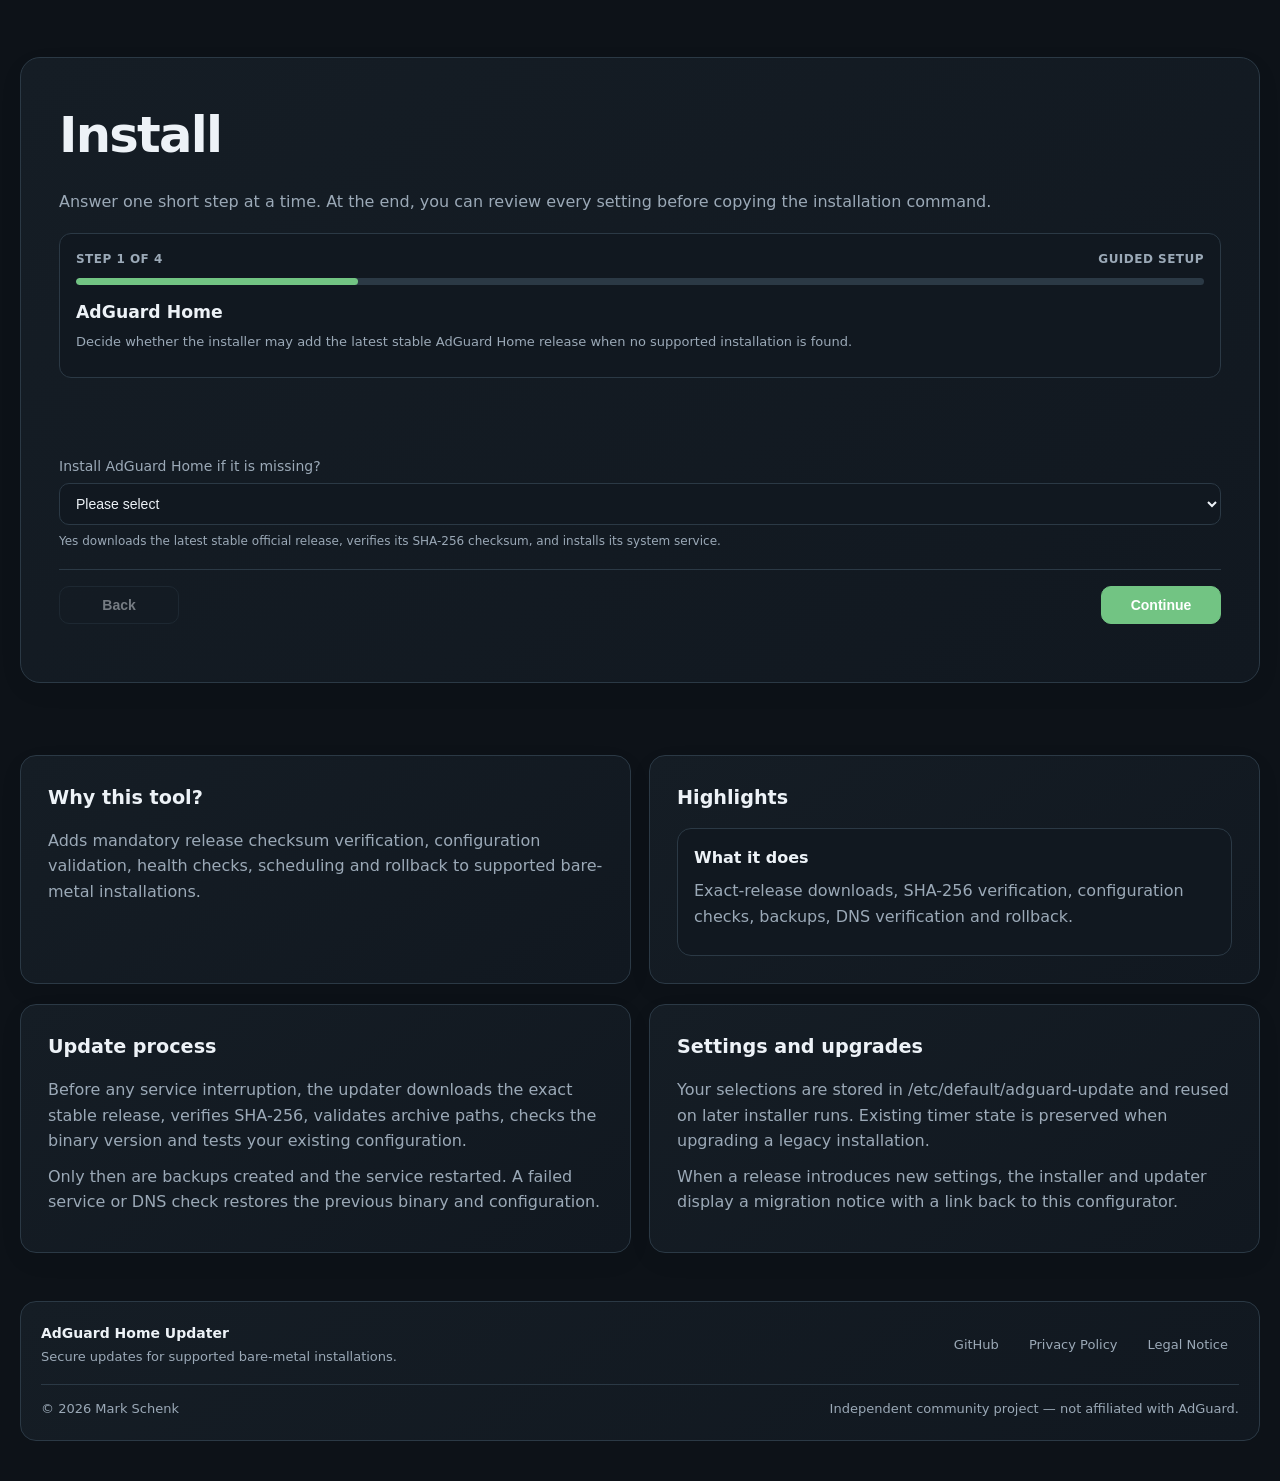
==== commit d2b6e310: "Integrate language switch into navigation" ====
--- a/docs/index.html
+++ b/docs/index.html
@@ -878,10 +878,10 @@
         }
 
         .language-switch {
-            padding: 4px;
-            border: 1px solid var(--border);
-            border-radius: 10px;
-            background: var(--card);
+            gap: 2px;
+            margin-left: 2px;
+            padding: 0 0 0 7px;
+            border-left: 1px solid var(--border);
         }
 
         .lang-button {
@@ -1411,11 +1411,11 @@
                     <a href="#assistant" data-en="Assistant" data-de="Assistent">Assistant</a>
                     <a href="#assistant" data-en="Install" data-de="Installation">Install</a>
                     <a href="https://github.com/foxly-it/adguard-home-updater" target="_blank" rel="noopener noreferrer">GitHub ↗</a>
+                    <div class="language-switch" aria-label="Language">
+                        <button class="lang-button" id="btn-de" type="button" onclick="setLang('de')">DE</button>
+                        <button class="lang-button active" id="btn-en" type="button" onclick="setLang('en')">EN</button>
+                    </div>
                 </nav>
-                <div class="language-switch" aria-label="Language">
-                    <button class="lang-button" id="btn-de" type="button" onclick="setLang('de')">DE</button>
-                    <button class="lang-button active" id="btn-en" type="button" onclick="setLang('en')">EN</button>
-                </div>
             </div>
         </header>
 
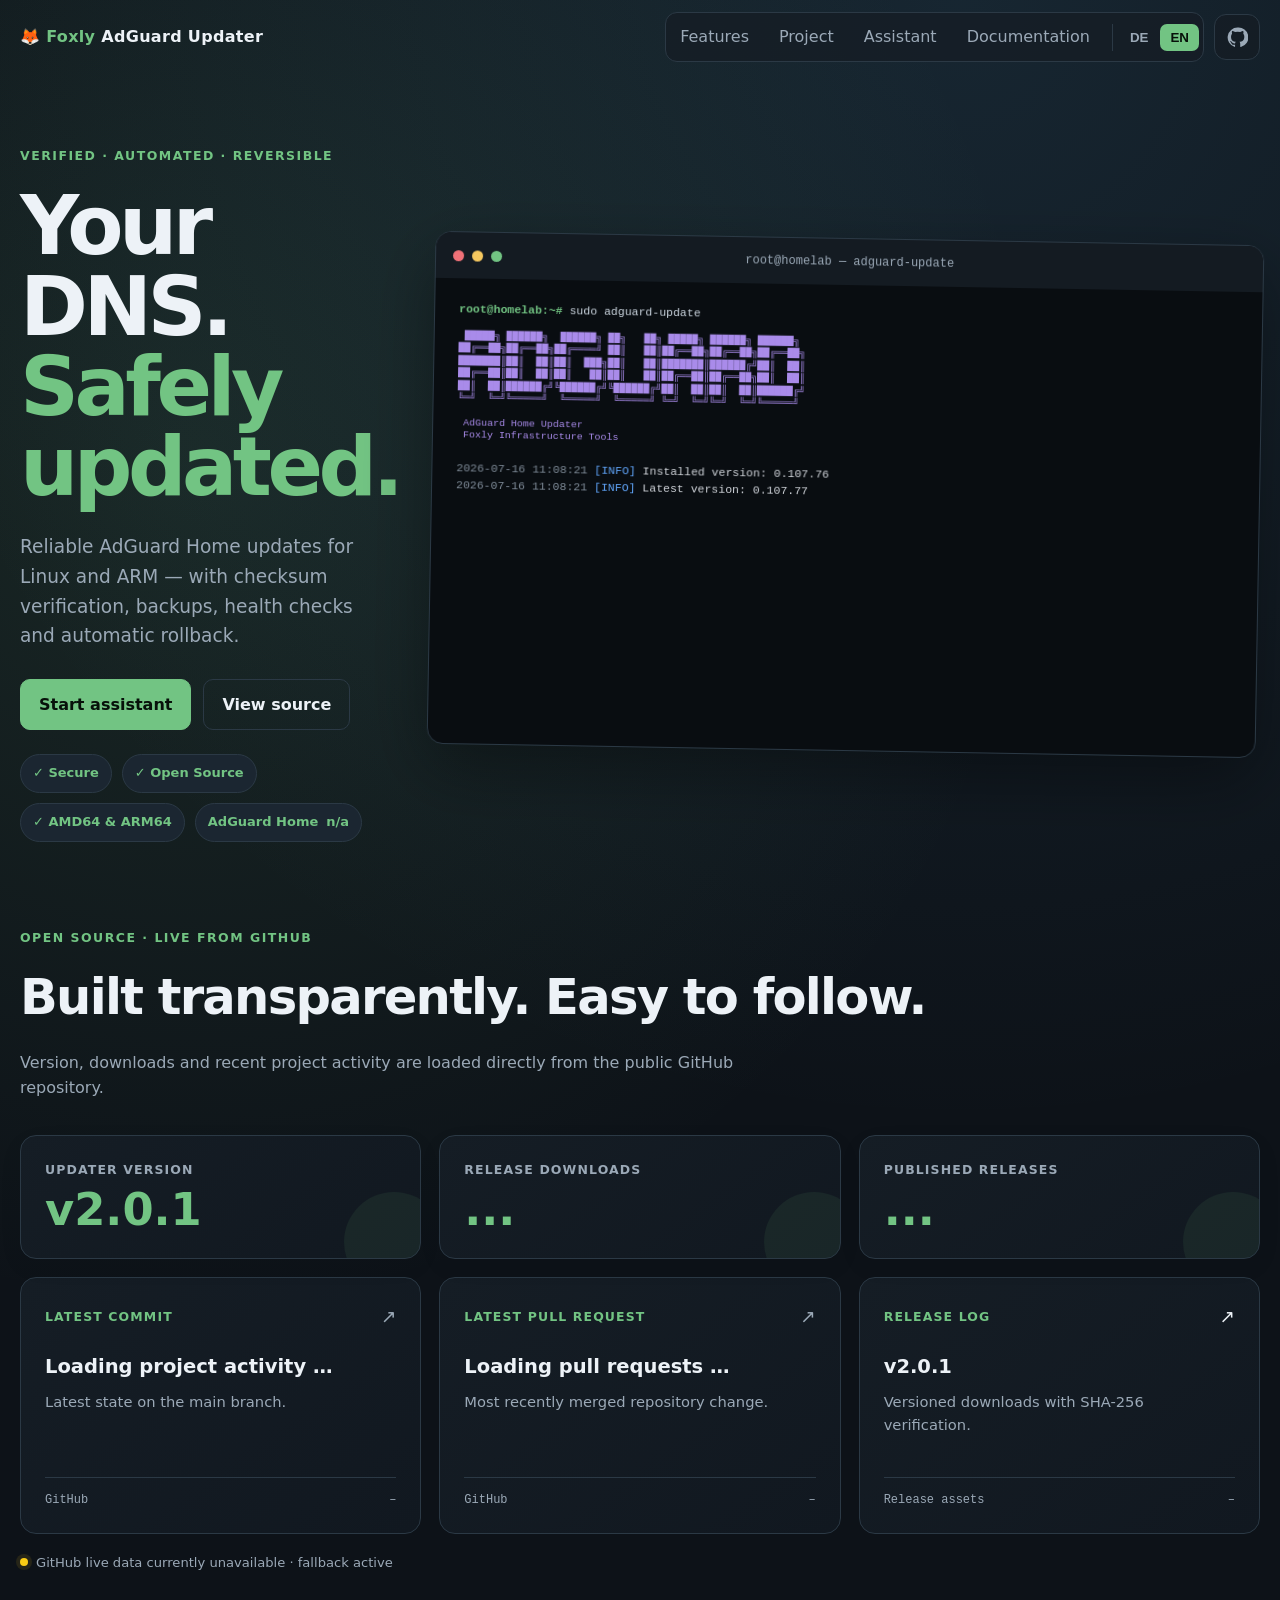
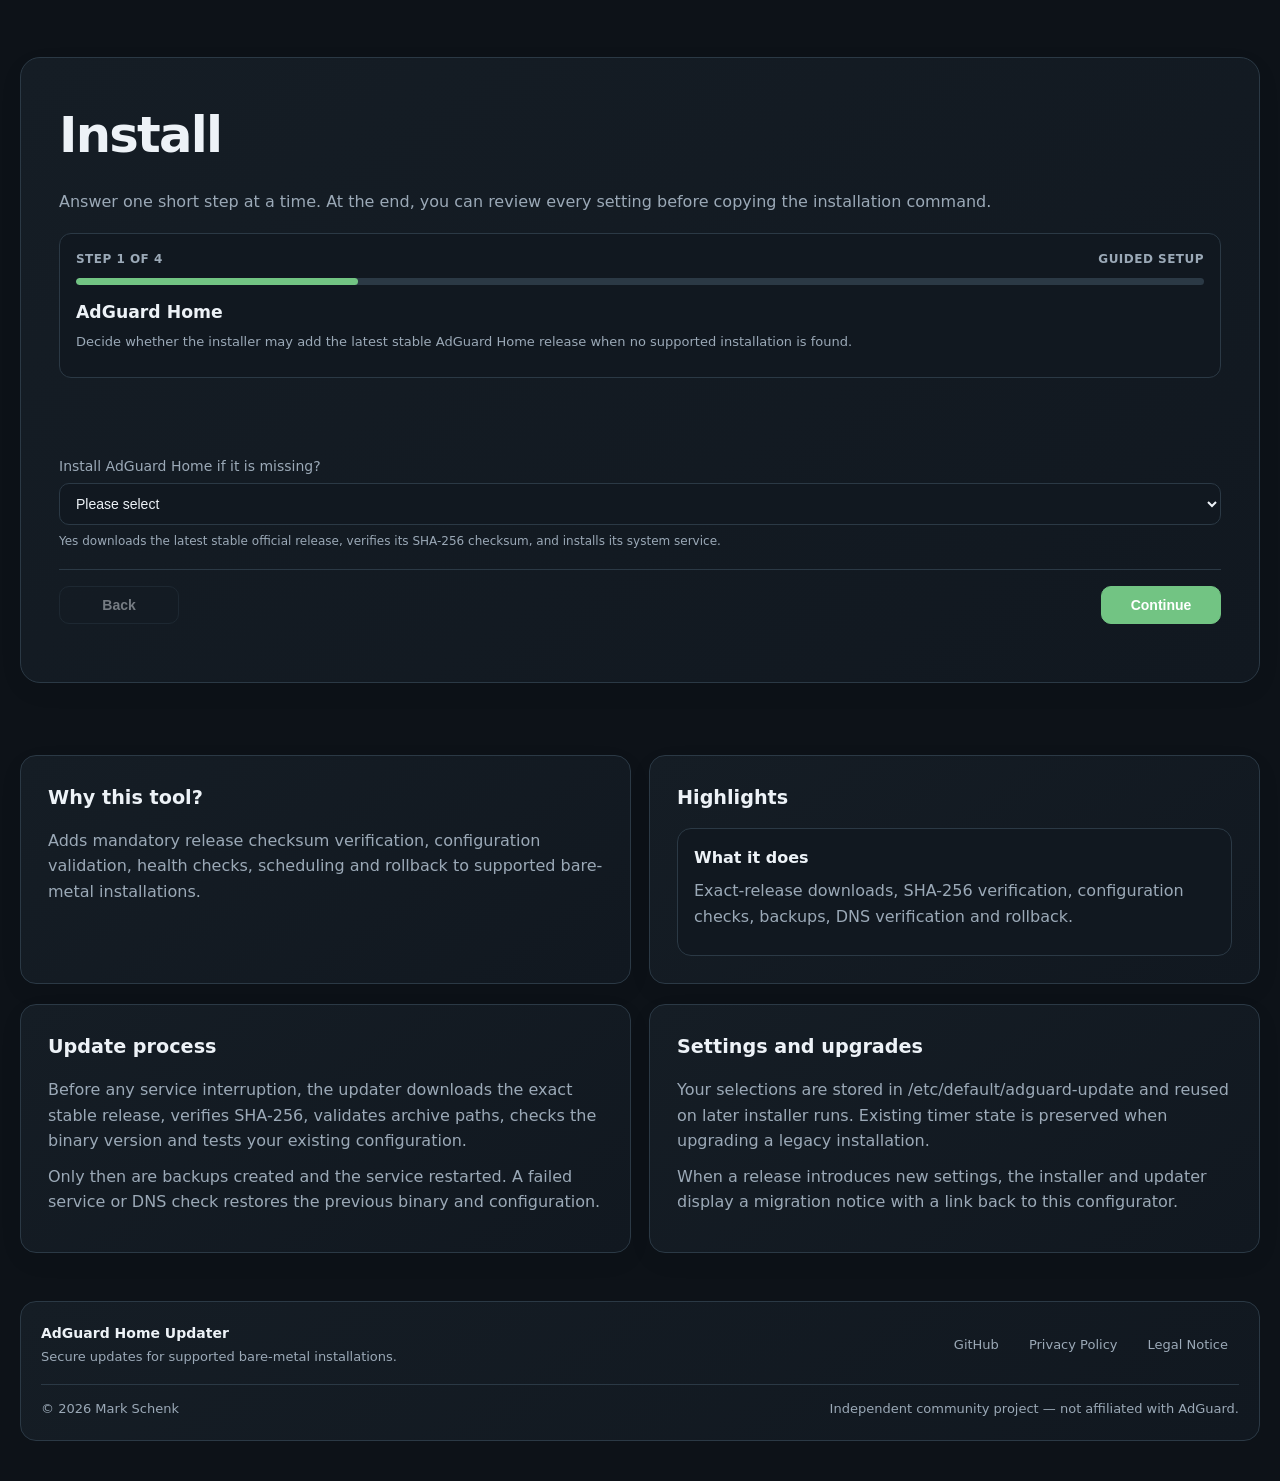
==== commit 8c28017a: "Unify site header navigation" ====
--- a/docs/index.html
+++ b/docs/index.html
@@ -877,6 +877,52 @@
             color: var(--text);
         }
 
+        .site-nav {
+            padding: 4px;
+            border: 1px solid var(--border);
+            border-radius: 12px;
+            background: rgba(21, 29, 37, .78);
+        }
+
+        .site-nav a {
+            margin: 0;
+            padding: 7px 10px;
+            border-radius: 8px;
+        }
+
+        .site-nav a:hover {
+            background: var(--soft);
+        }
+
+        .github-button {
+            display: grid;
+            width: 46px;
+            height: 46px;
+            flex: 0 0 46px;
+            place-items: center;
+            border: 1px solid var(--border);
+            border-radius: 12px;
+            background: rgba(21, 29, 37, .78);
+            color: var(--muted);
+            text-decoration: none;
+            transition: border-color .18s ease, background .18s ease, color .18s ease, transform .18s ease;
+        }
+
+        .github-button:hover,
+        .github-button:focus-visible {
+            border-color: rgba(114, 196, 131, .5);
+            background: var(--soft);
+            color: var(--accent);
+            outline: none;
+            transform: translateY(-1px);
+        }
+
+        .github-button svg {
+            width: 21px;
+            height: 21px;
+            fill: currentColor;
+        }
+
         .language-switch {
             gap: 2px;
             margin-left: 2px;
@@ -1409,13 +1455,13 @@
                     <a href="#features" data-en="Features" data-de="Features">Features</a>
                     <a href="#project" data-en="Project" data-de="Projekt">Project</a>
                     <a href="#assistant" data-en="Assistant" data-de="Assistent">Assistant</a>
-                    <a href="#assistant" data-en="Install" data-de="Installation">Install</a>
-                    <a href="https://github.com/foxly-it/adguard-home-updater" target="_blank" rel="noopener noreferrer">GitHub ↗</a>
+                    <a href="https://github.com/foxly-it/adguard-home-updater#readme" target="_blank" rel="noopener noreferrer" data-en="Documentation" data-de="Docs">Documentation</a>
                     <div class="language-switch" aria-label="Language">
                         <button class="lang-button" id="btn-de" type="button" onclick="setLang('de')">DE</button>
                         <button class="lang-button active" id="btn-en" type="button" onclick="setLang('en')">EN</button>
                     </div>
                 </nav>
+                <a class="github-button" href="https://github.com/foxly-it/adguard-home-updater" target="_blank" rel="noopener noreferrer" aria-label="AdGuard Home Updater on GitHub"><svg viewBox="0 0 24 24" aria-hidden="true"><path d="M12 .7a11.3 11.3 0 0 0-3.6 22c.6.1.8-.2.8-.5v-2c-3.3.7-4-1.4-4-1.4-.5-1.4-1.3-1.8-1.3-1.8-1.1-.7.1-.7.1-.7 1.2.1 1.8 1.2 1.8 1.2 1.1 1.8 2.8 1.3 3.5 1 .1-.8.4-1.3.8-1.6-2.7-.3-5.5-1.3-5.5-5.9 0-1.3.5-2.4 1.2-3.2-.1-.3-.5-1.5.1-3.2 0 0 1-.3 3.3 1.2a11.4 11.4 0 0 1 6 0c2.3-1.5 3.3-1.2 3.3-1.2.6 1.7.2 2.9.1 3.2.8.8 1.2 1.9 1.2 3.2 0 4.6-2.8 5.6-5.5 5.9.4.4.8 1.1.8 2.2v3.3c0 .3.2.6.8.5A11.3 11.3 0 0 0 12 .7Z"/></svg></a>
             </div>
         </header>
 
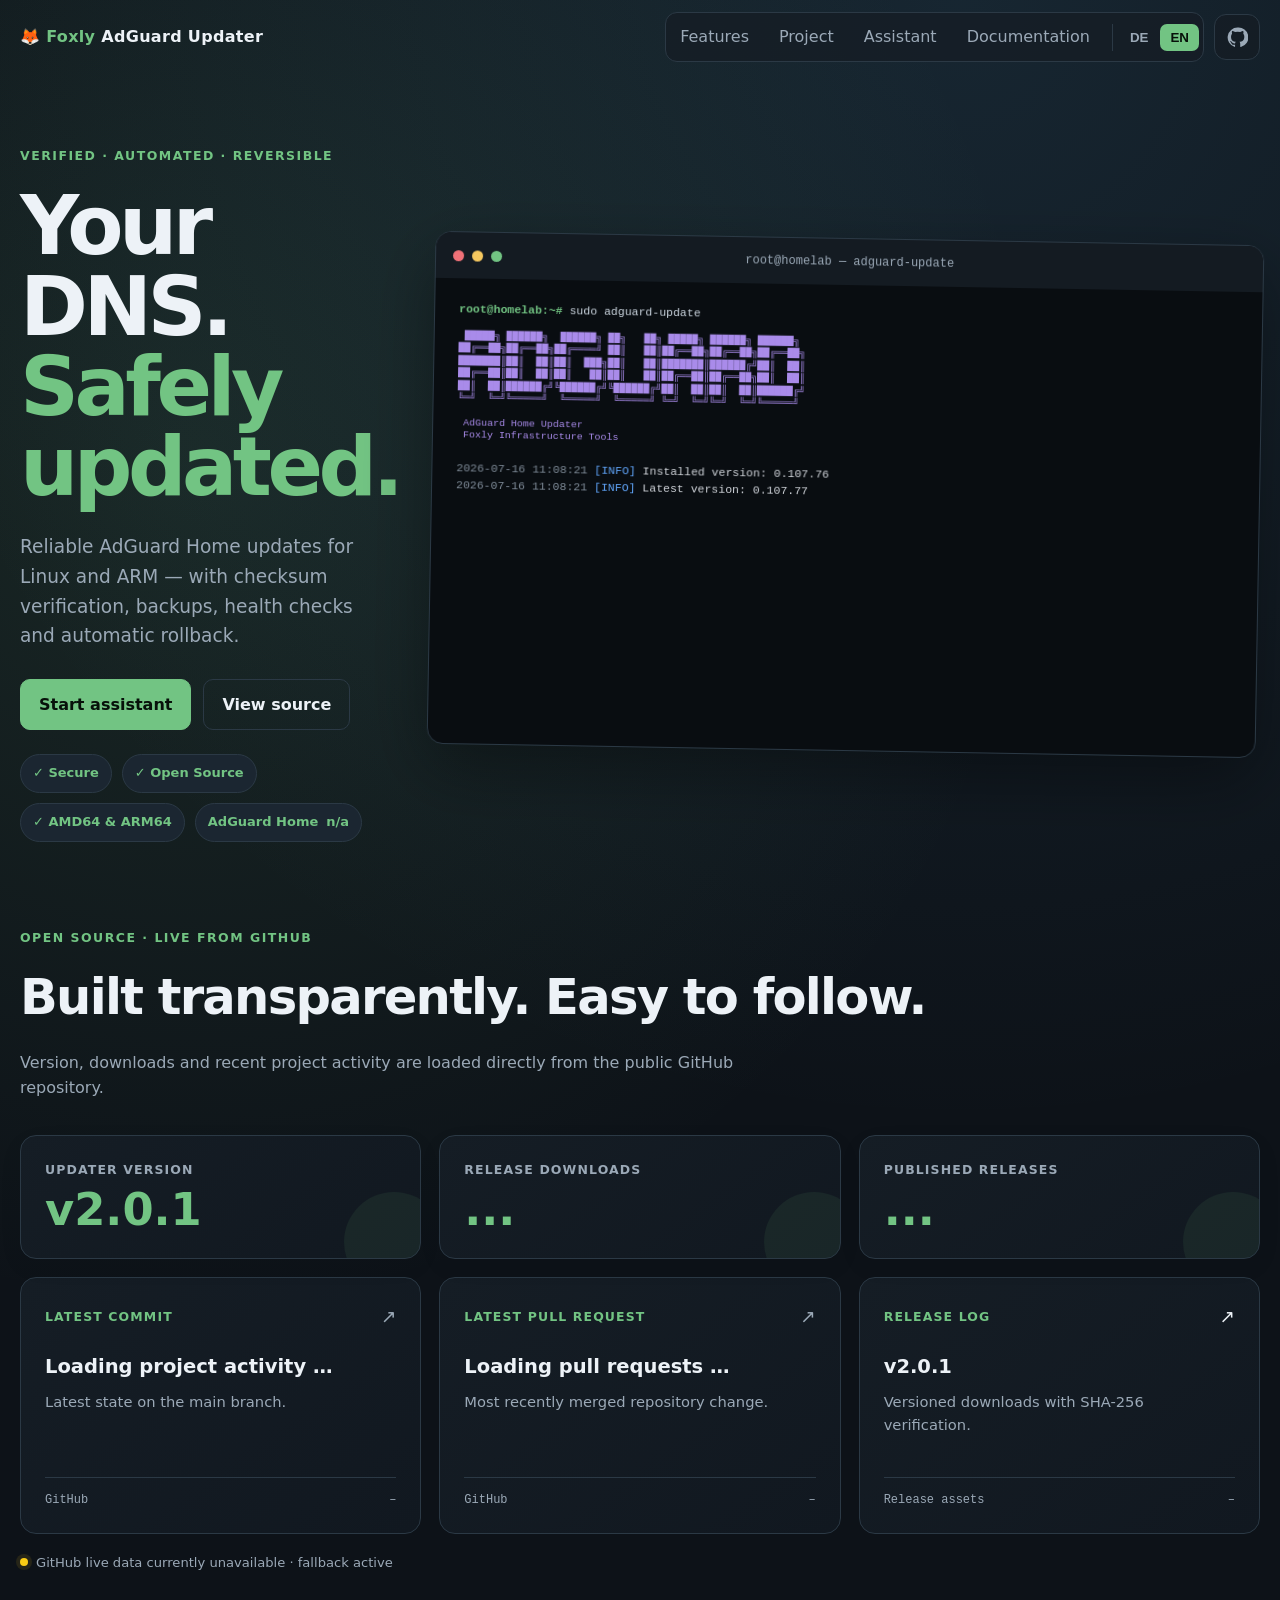
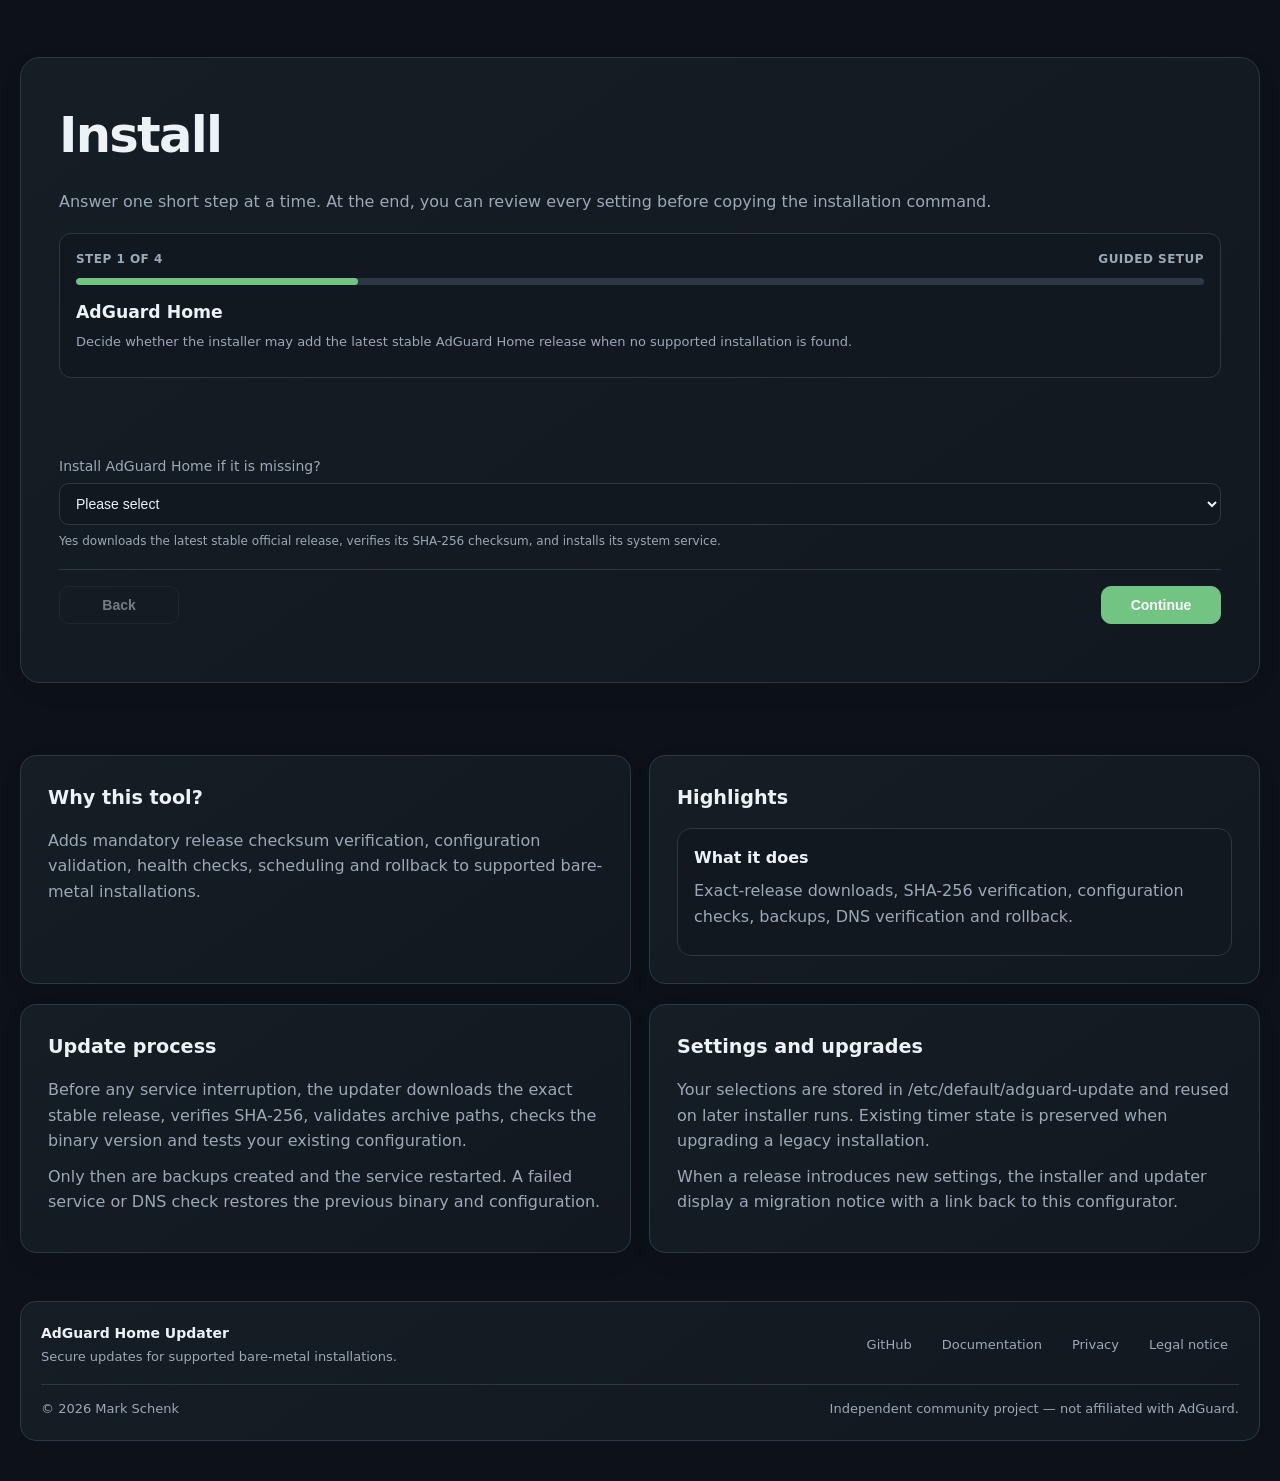
==== commit c323b1ef: "Add product documentation and legal pages" ====
--- a/docs/index.html
+++ b/docs/index.html
@@ -9,6 +9,7 @@
     <meta property="og:title" content="AdGuard Home Updater">
     <meta property="og:description" content="Safe and automated AdGuard Home updates for bare-metal installations.">
     <meta property="og:type" content="website">
+    <link rel="canonical" href="https://install.foxly.de/">
     <meta property="og:image" content="https://install.foxly.de/assets/banner.webp">
 
     <style>
@@ -1455,7 +1456,7 @@
                     <a href="#features" data-en="Features" data-de="Features">Features</a>
                     <a href="#project" data-en="Project" data-de="Projekt">Project</a>
                     <a href="#assistant" data-en="Assistant" data-de="Assistent">Assistant</a>
-                    <a href="https://github.com/foxly-it/adguard-home-updater#readme" target="_blank" rel="noopener noreferrer" data-en="Documentation" data-de="Docs">Documentation</a>
+                    <a href="docs.html" data-en="Documentation" data-de="Docs">Documentation</a>
                     <div class="language-switch" aria-label="Language">
                         <button class="lang-button" id="btn-de" type="button" onclick="setLang('de')">DE</button>
                         <button class="lang-button active" id="btn-en" type="button" onclick="setLang('en')">EN</button>
@@ -1811,10 +1812,9 @@
                 </div>
                 <nav class="footer-links" aria-label="Legal and project links">
                     <a href="https://github.com/foxly-it/adguard-home-updater" target="_blank" rel="noopener noreferrer">GitHub</a>
-                    <a href="https://foxly.de/datenschutzerklaerung/" target="_blank" rel="noopener noreferrer"
-                       data-en="Privacy Policy" data-de="Datenschutz">Privacy Policy</a>
-                    <a href="https://foxly.de/legal-notice/" target="_blank" rel="noopener noreferrer"
-                       data-en="Legal Notice" data-de="Impressum">Legal Notice</a>
+                    <a href="docs.html" data-en="Documentation" data-de="Docs">Documentation</a>
+                    <a href="privacy.html" data-en="Privacy" data-de="Datenschutz">Privacy</a>
+                    <a href="imprint.html" data-en="Legal notice" data-de="Impressum">Legal notice</a>
                 </nav>
             </div>
             <div class="footer-bottom">
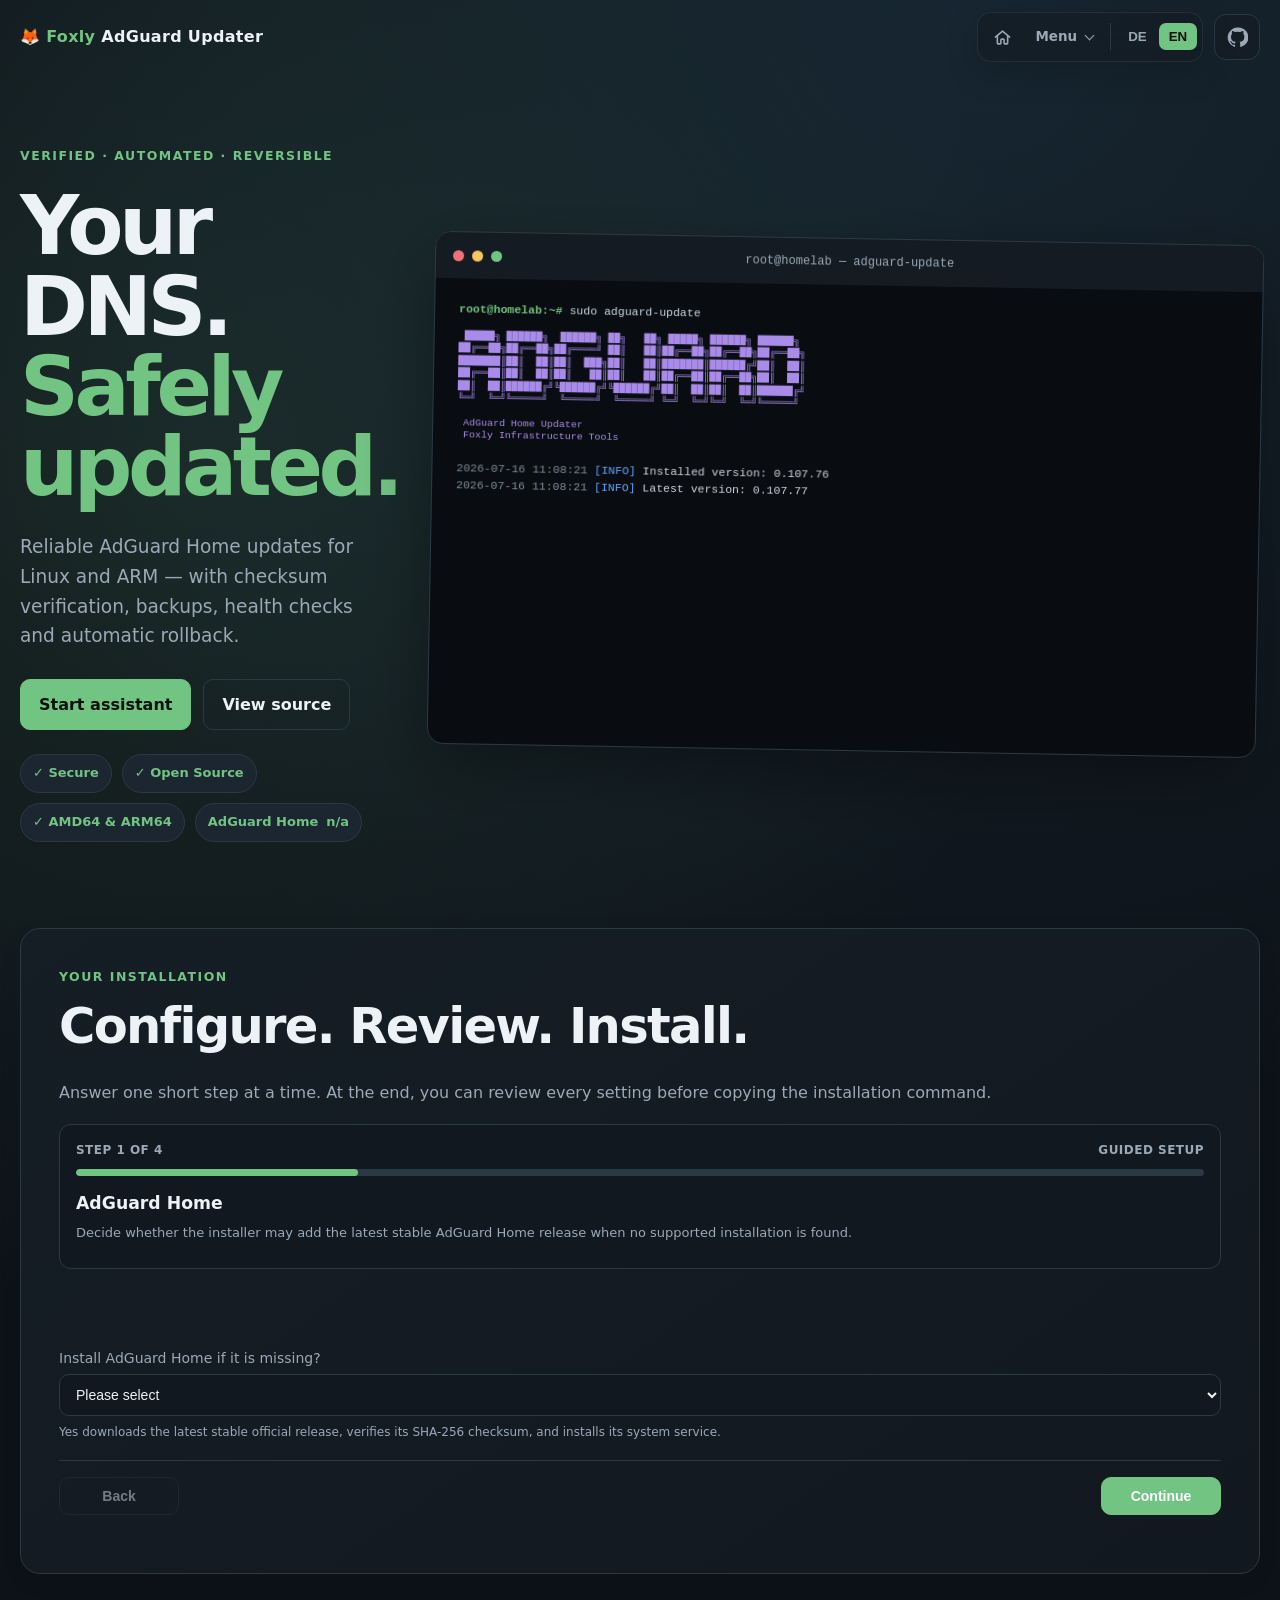
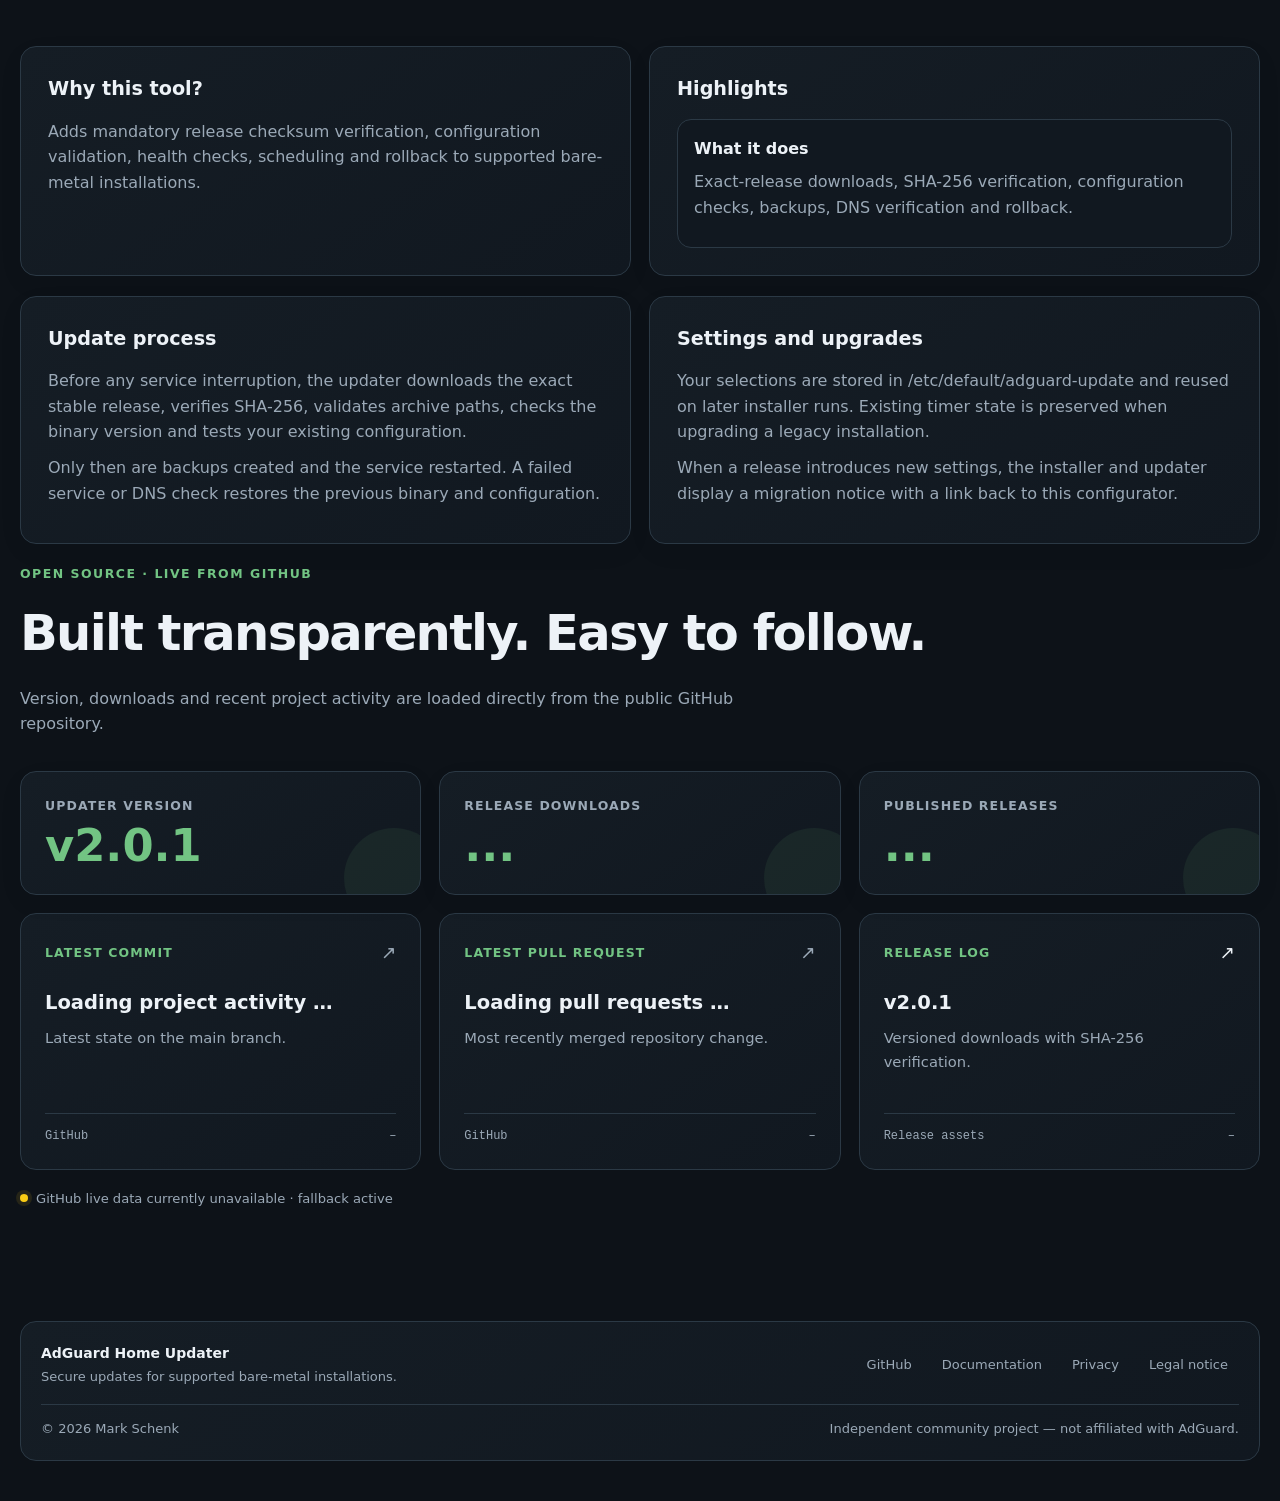
==== commit 59151266: "Refresh website and move to adguard domain" ====
--- a/docs/index.html
+++ b/docs/index.html
@@ -9,8 +9,8 @@
     <meta property="og:title" content="AdGuard Home Updater">
     <meta property="og:description" content="Safe and automated AdGuard Home updates for bare-metal installations.">
     <meta property="og:type" content="website">
-    <link rel="canonical" href="https://install.foxly.de/">
-    <meta property="og:image" content="https://install.foxly.de/assets/banner.webp">
+    <link rel="canonical" href="https://adguard.foxly.de/">
+    <meta property="og:image" content="https://adguard.foxly.de/assets/banner.webp">
 
     <style>
         :root {
@@ -860,40 +860,27 @@
             color: var(--accent);
         }
 
-        .topbar-actions,
-        .site-nav,
+        .links,
+        .nav-group,
         .language-switch {
             display: flex;
             align-items: center;
             gap: 10px;
         }
 
-        .site-nav a {
-            margin-right: 12px;
-            color: var(--muted);
-            text-decoration: none;
-        }
-
-        .site-nav a:hover {
-            color: var(--text);
-        }
-
-        .site-nav {
-            padding: 4px;
-            border: 1px solid var(--border);
-            border-radius: 12px;
-            background: rgba(21, 29, 37, .78);
-        }
-
-        .site-nav a {
-            margin: 0;
-            padding: 7px 10px;
-            border-radius: 8px;
-        }
-
-        .site-nav a:hover {
-            background: var(--soft);
-        }
+        .links { gap: 4px; padding: 5px; border: 1px solid rgba(255,255,255,.07); border-radius: 14px; background: rgba(21,29,37,.74); box-shadow: 0 10px 35px rgba(0,0,0,.16); backdrop-filter: blur(14px); }
+        .links > a, .nav-dropdown > summary { display: flex; align-items: center; min-height: 38px; margin: 0; padding: 7px 11px; border-radius: 9px; color: var(--muted); text-decoration: none; font-size: .84rem; font-weight: 700; white-space: nowrap; transition: background .18s ease, color .18s ease; }
+        .links > a:hover, .links > a:focus-visible, .nav-dropdown > summary:hover, .nav-dropdown > summary:focus-visible { background: var(--soft); color: var(--text); outline: none; }
+        .nav-home { justify-content: center; width: 38px; height: 38px; flex: 0 0 auto; padding: 0 !important; }
+        .nav-home svg { width: 19px; height: 19px; }
+        .nav-dropdown { position: relative; }
+        .nav-dropdown > summary { cursor: pointer; list-style: none; }
+        .nav-dropdown > summary::-webkit-details-marker { display: none; }
+        .nav-dropdown > summary::after { width: 6px; height: 6px; margin: -3px 1px 0 8px; border-right: 1.5px solid currentColor; border-bottom: 1.5px solid currentColor; content: ""; transform: rotate(45deg); transition: transform .18s ease; }
+        .nav-dropdown[open] > summary::after { margin-top: 3px; transform: rotate(225deg); }
+        .nav-dropdown-menu { position: absolute; z-index: 30; top: calc(100% + 9px); left: 0; display: grid; min-width: 210px; max-width: calc(100vw - 40px); overflow: hidden; padding: 6px; border: 1px solid var(--border); border-radius: 13px; background: rgba(15,22,29,.98); box-shadow: 0 24px 65px rgba(0,0,0,.42); }
+        .nav-dropdown-menu a { padding: 9px 11px; border-radius: 8px; color: var(--muted); text-decoration: none; font-size: .8rem; white-space: nowrap; }
+        .nav-dropdown-menu a:hover, .nav-dropdown-menu a:focus-visible { background: var(--soft); color: var(--text); outline: none; }
 
         .github-button {
             display: grid;
@@ -944,12 +931,6 @@
         .lang-button.active {
             background: var(--accent);
             color: #07110a;
-        }
-
-        @media (max-width: 820px) {
-            .site-nav a:not(:last-child) {
-                display: none;
-            }
         }
 
         .hero {
@@ -1426,16 +1407,14 @@
                 padding: 12px 0;
             }
 
-            .topbar-actions {
+            .nav-group {
                 width: 100%;
                 align-items: center;
                 justify-content: space-between;
                 flex-direction: row;
             }
 
-            .site-nav a {
-                margin-right: 0;
-            }
+            .github-button { width: 44px; height: 44px; flex-basis: 44px; }
         }
 
         @media (prefers-reduced-motion: reduce) {
@@ -1451,12 +1430,19 @@
 
         <header class="topbar">
             <a class="brand" href="#top">🦊 <span>Foxly</span> AdGuard Updater</a>
-            <div class="topbar-actions">
-                <nav class="site-nav" aria-label="Main navigation">
-                    <a href="#features" data-en="Features" data-de="Features">Features</a>
-                    <a href="#project" data-en="Project" data-de="Projekt">Project</a>
-                    <a href="#assistant" data-en="Assistant" data-de="Assistent">Assistant</a>
-                    <a href="docs.html" data-en="Documentation" data-de="Docs">Documentation</a>
+            <div class="nav-group">
+                <nav class="links" aria-label="Main navigation">
+                    <a class="nav-home" href="#top" aria-label="Home" title="Home"><svg viewBox="0 0 24 24" fill="none" stroke="currentColor" stroke-width="2" stroke-linecap="round" stroke-linejoin="round" aria-hidden="true"><path d="M3 11.5 12 4l9 7.5"/><path d="M5.5 10v9a1 1 0 0 0 1 1H9a1 1 0 0 0 1-1v-4a1 1 0 0 1 1-1h2a1 1 0 0 1 1 1v4a1 1 0 0 0 1 1h2.5a1 1 0 0 0 1-1v-9"/></svg></a>
+                    <details class="nav-dropdown">
+                        <summary data-en="Menu" data-de="Menü">Menu</summary>
+                        <div class="nav-dropdown-menu">
+                            <a href="#assistant" data-en="Assistant" data-de="Assistent">Assistant</a>
+                            <a href="#features" data-en="Features" data-de="Features">Features</a>
+                            <a href="#project" data-en="Project" data-de="Projekt">Project</a>
+                            <a href="docs.html" data-en="Documentation" data-de="Docs">Documentation</a>
+                            <a href="https://rootguard.foxly.de/tools.html" data-en="Foxly tools" data-de="Foxly Tools">Foxly tools</a>
+                        </div>
+                    </details>
                     <div class="language-switch" aria-label="Language">
                         <button class="lang-button" id="btn-de" type="button" onclick="setLang('de')">DE</button>
                         <button class="lang-button active" id="btn-en" type="button" onclick="setLang('en')">EN</button>
@@ -1496,56 +1482,9 @@
             </div>
         </section>
 
-        <section class="project-section" id="project" aria-labelledby="project-title">
-        <div class="eyebrow" data-en="Open source · Live from GitHub" data-de="Open Source · Live von GitHub">Open source · Live from GitHub</div>
-        <h2 id="project-title" data-en="Built transparently. Easy to follow." data-de="Transparent entwickelt. Direkt nachvollziehbar.">Built transparently. Easy to follow.</h2>
-        <p class="project-lead" data-en="Version, downloads and recent project activity are loaded directly from the public GitHub repository." data-de="Version, Downloads und die jüngste Projektaktivität werden direkt aus dem öffentlichen GitHub-Repository geladen.">Version, downloads and recent project activity are loaded directly from the public GitHub repository.</p>
-        <div class="stats" aria-live="polite">
-            <div class="stat-card">
-                <div class="stat-icon">📦</div>
-                <div class="stat-title" data-en="Updater Version" data-de="Updater Version">Updater Version</div>
-                <div class="stat-value" id="updaterVersion">v2.0.1</div>
-            </div>
-
-            <div class="stat-card">
-                <div class="stat-icon">⬇️</div>
-                <div class="stat-title" data-en="Release downloads" data-de="Release-Downloads">Release downloads</div>
-                <div class="stat-value" id="installCount">...</div>
-            </div>
-
-            <div class="stat-card">
-                <div class="stat-icon">🏷️</div>
-                <div class="stat-title" data-en="Published releases" data-de="Veröffentlichte Releases">Published releases</div>
-                <div class="stat-value" id="releaseCount">...</div>
-            </div>
-        </div>
-
-        <div class="activity-grid">
-            <a class="activity-card" id="activityCommitLink" href="https://github.com/foxly-it/adguard-home-updater/commits/main" target="_blank" rel="noopener noreferrer">
-                <div class="activity-top"><span class="activity-kind" data-en="Latest commit" data-de="Letzter Commit">Latest commit</span><span class="activity-arrow" aria-hidden="true">↗</span></div>
-                <h3 class="activity-title" id="activityCommitTitle" data-en="Loading project activity …" data-de="Projektaktivität wird geladen …">Loading project activity …</h3>
-                <p class="activity-description" id="activityCommitDescription" data-en="Latest state on the main branch." data-de="Neuester Stand auf dem main-Branch.">Latest state on the main branch.</p>
-                <div class="activity-meta"><span id="activityCommitAuthor">GitHub</span><time id="activityCommitDate">–</time></div>
-            </a>
-            <a class="activity-card" id="activityPrLink" href="https://github.com/foxly-it/adguard-home-updater/pulls?q=is%3Apr+is%3Amerged" target="_blank" rel="noopener noreferrer">
-                <div class="activity-top"><span class="activity-kind" data-en="Latest pull request" data-de="Letzter Pull Request">Latest pull request</span><span class="activity-arrow" aria-hidden="true">↗</span></div>
-                <h3 class="activity-title" id="activityPrTitle" data-en="Loading pull requests …" data-de="Pull Requests werden geladen …">Loading pull requests …</h3>
-                <p class="activity-description" id="activityPrDescription" data-en="Most recently merged repository change." data-de="Zuletzt gemergte Änderung im Repository.">Most recently merged repository change.</p>
-                <div class="activity-meta"><span id="activityPrAuthor">GitHub</span><time id="activityPrDate">–</time></div>
-            </a>
-            <article class="activity-card">
-                <div class="activity-top"><span class="activity-kind" data-en="Release log" data-de="Release-Log">Release log</span><a class="activity-arrow release-main-link" id="activityReleaseLink" href="https://github.com/foxly-it/adguard-home-updater/releases/latest" target="_blank" rel="noopener noreferrer" aria-label="Open release log">↗</a></div>
-                <h3 class="activity-title"><a class="release-main-link" id="activityReleaseTitle" href="https://github.com/foxly-it/adguard-home-updater/releases/latest" target="_blank" rel="noopener noreferrer">v2.0.1</a></h3>
-                <p class="activity-description" id="activityReleaseDescription" data-en="Versioned downloads with SHA-256 verification." data-de="Versionierte Downloads mit SHA-256-Prüfung.">Versioned downloads with SHA-256 verification.</p>
-                <ul class="release-entries" id="activityReleaseEntries" hidden></ul>
-                <div class="activity-meta"><span id="activityReleaseAssets" data-en="Release assets" data-de="Release-Artefakte">Release assets</span><time id="activityReleaseDate">–</time></div>
-            </article>
-        </div>
-        <div class="live-line" id="projectLiveStatus" data-state="loading"><span class="live-dot" aria-hidden="true"></span><span id="projectLiveLabel" data-en="Loading live GitHub data …" data-de="GitHub-Livedaten werden geladen …">Loading live GitHub data …</span></div>
-        </section>
-
         <div class="card cta" id="assistant">
-            <h2 data-en="Install" data-de="Installation">Install</h2>
+            <div class="eyebrow" data-en="Your installation" data-de="Deine Installation">Your installation</div>
+            <h2 data-en="Configure. Review. Install." data-de="Konfigurieren. Prüfen. Installieren.">Configure. Review. Install.</h2>
 
             <p data-en="Answer one short step at a time. At the end, you can review every setting before copying the installation command."
                data-de="Beantworte nacheinander wenige verständliche Fragen. Am Ende kannst du jede Einstellung prüfen, bevor du den Installationsbefehl kopierst.">
@@ -1803,6 +1742,23 @@
             </div>
         </div>
 
+        <section class="project-section" id="project" aria-labelledby="project-title">
+            <div class="eyebrow" data-en="Open source · Live from GitHub" data-de="Open Source · Live von GitHub">Open source · Live from GitHub</div>
+            <h2 id="project-title" data-en="Built transparently. Easy to follow." data-de="Transparent entwickelt. Direkt nachvollziehbar.">Built transparently. Easy to follow.</h2>
+            <p class="project-lead" data-en="Version, downloads and recent project activity are loaded directly from the public GitHub repository." data-de="Version, Downloads und die jüngste Projektaktivität werden direkt aus dem öffentlichen GitHub-Repository geladen.">Version, downloads and recent project activity are loaded directly from the public GitHub repository.</p>
+            <div class="stats" aria-live="polite">
+                <div class="stat-card"><div class="stat-icon">📦</div><div class="stat-title" data-en="Updater Version" data-de="Updater-Version">Updater Version</div><div class="stat-value" id="updaterVersion">v2.0.1</div></div>
+                <div class="stat-card"><div class="stat-icon">⬇️</div><div class="stat-title" data-en="Release downloads" data-de="Release-Downloads">Release downloads</div><div class="stat-value" id="installCount">...</div></div>
+                <div class="stat-card"><div class="stat-icon">🏷️</div><div class="stat-title" data-en="Published releases" data-de="Veröffentlichte Releases">Published releases</div><div class="stat-value" id="releaseCount">...</div></div>
+            </div>
+            <div class="activity-grid">
+                <a class="activity-card" id="activityCommitLink" href="https://github.com/foxly-it/adguard-home-updater/commits/main" target="_blank" rel="noopener noreferrer"><div class="activity-top"><span class="activity-kind" data-en="Latest commit" data-de="Letzter Commit">Latest commit</span><span class="activity-arrow" aria-hidden="true">↗</span></div><h3 class="activity-title" id="activityCommitTitle" data-en="Loading project activity …" data-de="Projektaktivität wird geladen …">Loading project activity …</h3><p class="activity-description" id="activityCommitDescription" data-en="Latest state on the main branch." data-de="Neuester Stand auf dem main-Branch.">Latest state on the main branch.</p><div class="activity-meta"><span id="activityCommitAuthor">GitHub</span><time id="activityCommitDate">–</time></div></a>
+                <a class="activity-card" id="activityPrLink" href="https://github.com/foxly-it/adguard-home-updater/pulls?q=is%3Apr+is%3Amerged" target="_blank" rel="noopener noreferrer"><div class="activity-top"><span class="activity-kind" data-en="Latest pull request" data-de="Letzter Pull Request">Latest pull request</span><span class="activity-arrow" aria-hidden="true">↗</span></div><h3 class="activity-title" id="activityPrTitle" data-en="Loading pull requests …" data-de="Pull Requests werden geladen …">Loading pull requests …</h3><p class="activity-description" id="activityPrDescription" data-en="Most recently merged repository change." data-de="Zuletzt gemergte Änderung im Repository.">Most recently merged repository change.</p><div class="activity-meta"><span id="activityPrAuthor">GitHub</span><time id="activityPrDate">–</time></div></a>
+                <article class="activity-card"><div class="activity-top"><span class="activity-kind" data-en="Release log" data-de="Release-Log">Release log</span><a class="activity-arrow release-main-link" id="activityReleaseLink" href="https://github.com/foxly-it/adguard-home-updater/releases/latest" target="_blank" rel="noopener noreferrer" aria-label="Open release log">↗</a></div><h3 class="activity-title"><a class="release-main-link" id="activityReleaseTitle" href="https://github.com/foxly-it/adguard-home-updater/releases/latest" target="_blank" rel="noopener noreferrer">v2.0.1</a></h3><p class="activity-description" id="activityReleaseDescription" data-en="Versioned downloads with SHA-256 verification." data-de="Versionierte Downloads mit SHA-256-Prüfung.">Versioned downloads with SHA-256 verification.</p><ul class="release-entries" id="activityReleaseEntries" hidden></ul><div class="activity-meta"><span id="activityReleaseAssets" data-en="Release assets" data-de="Release-Artefakte">Release assets</span><time id="activityReleaseDate">–</time></div></article>
+            </div>
+            <div class="live-line" id="projectLiveStatus" data-state="loading"><span class="live-dot" aria-hidden="true"></span><span id="projectLiveLabel" data-en="Loading live GitHub data …" data-de="GitHub-Livedaten werden geladen …">Loading live GitHub data …</span></div>
+        </section>
+
         <footer class="footer">
             <div class="footer-main">
                 <div class="footer-brand">
@@ -2111,7 +2067,7 @@
                 "--backup-retention", String(retention), "--health-retries", String(healthRetries),
                 "--health-timeout", String(healthTimeout), "--health-failure", healthFailure
             ];
-            cmd.textContent = "curl -fsSL https://install.foxly.de/install.sh | sudo bash -s -- " + args.join(" ");
+            cmd.textContent = "curl -fsSL https://adguard.foxly.de/install.sh | sudo bash -s -- " + args.join(" ");
 
             const summary = document.getElementById("configSummary");
             const notices = document.getElementById("configNotices");
